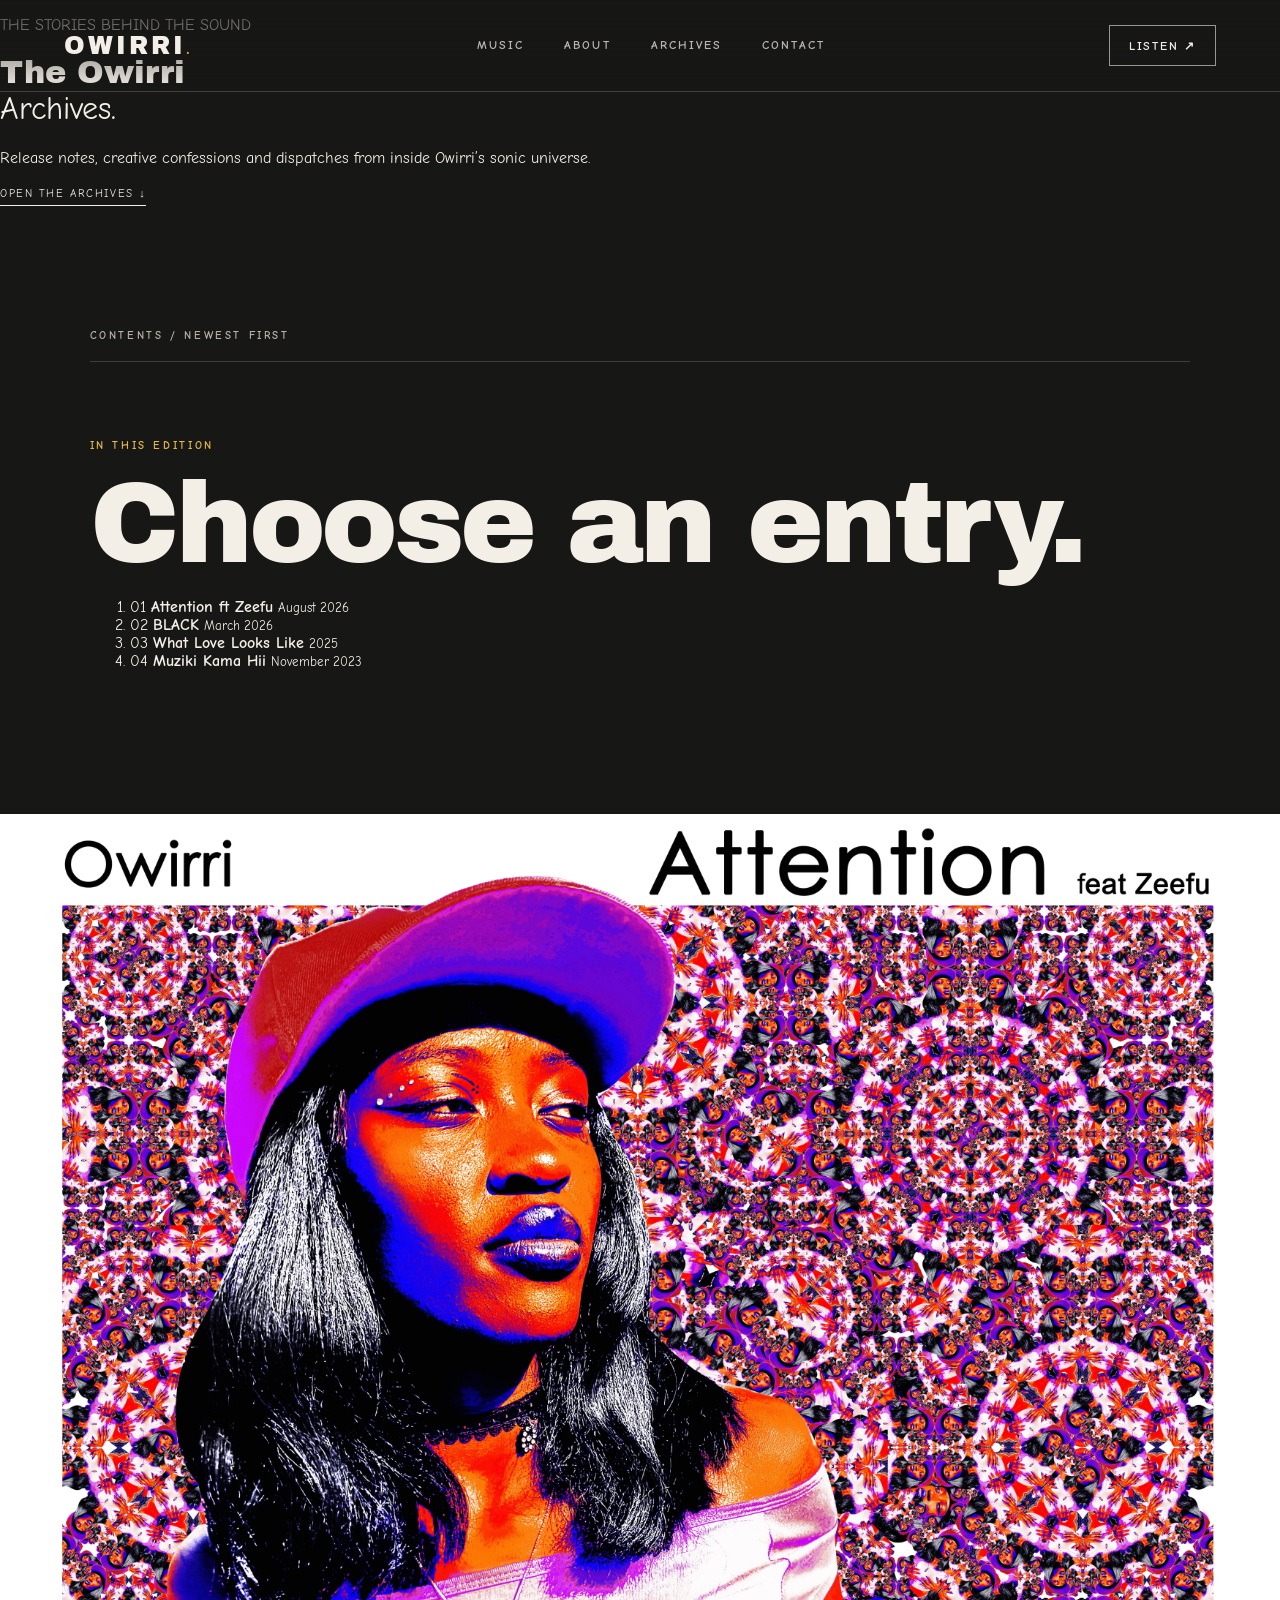
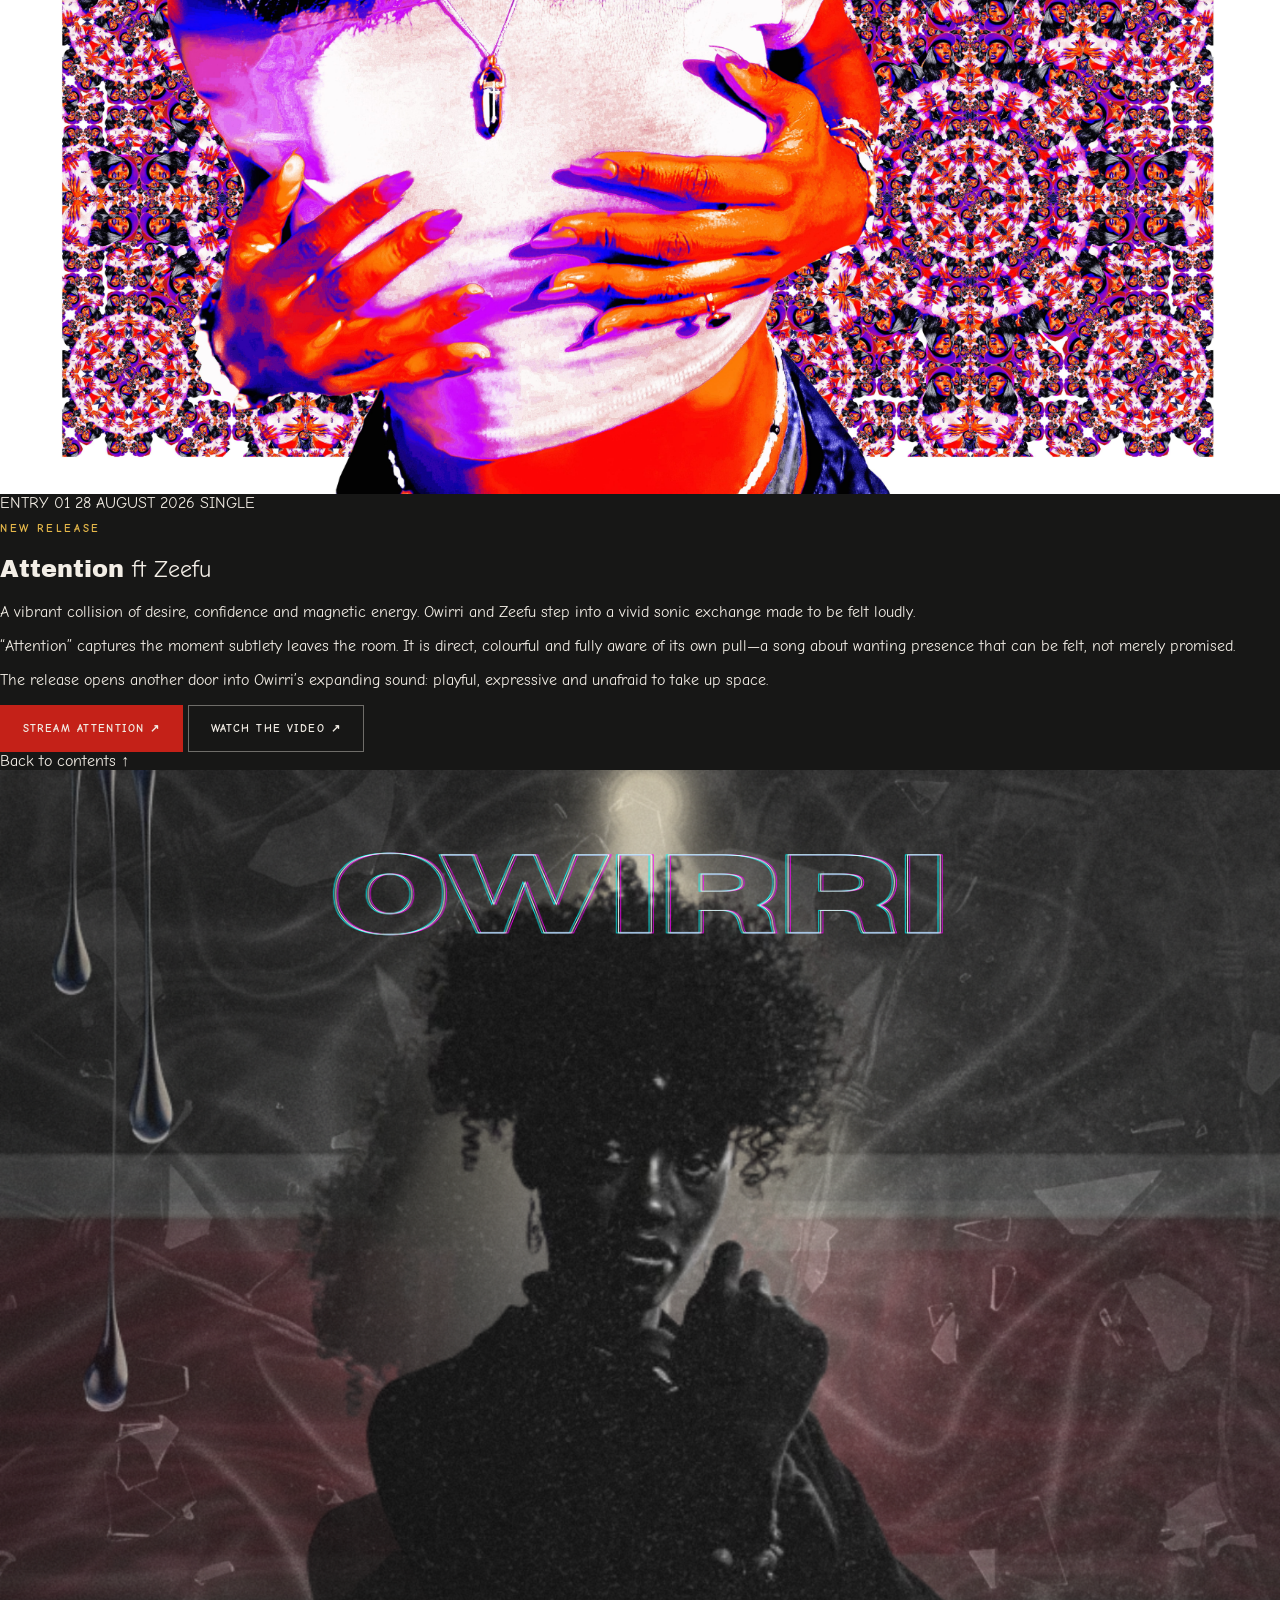
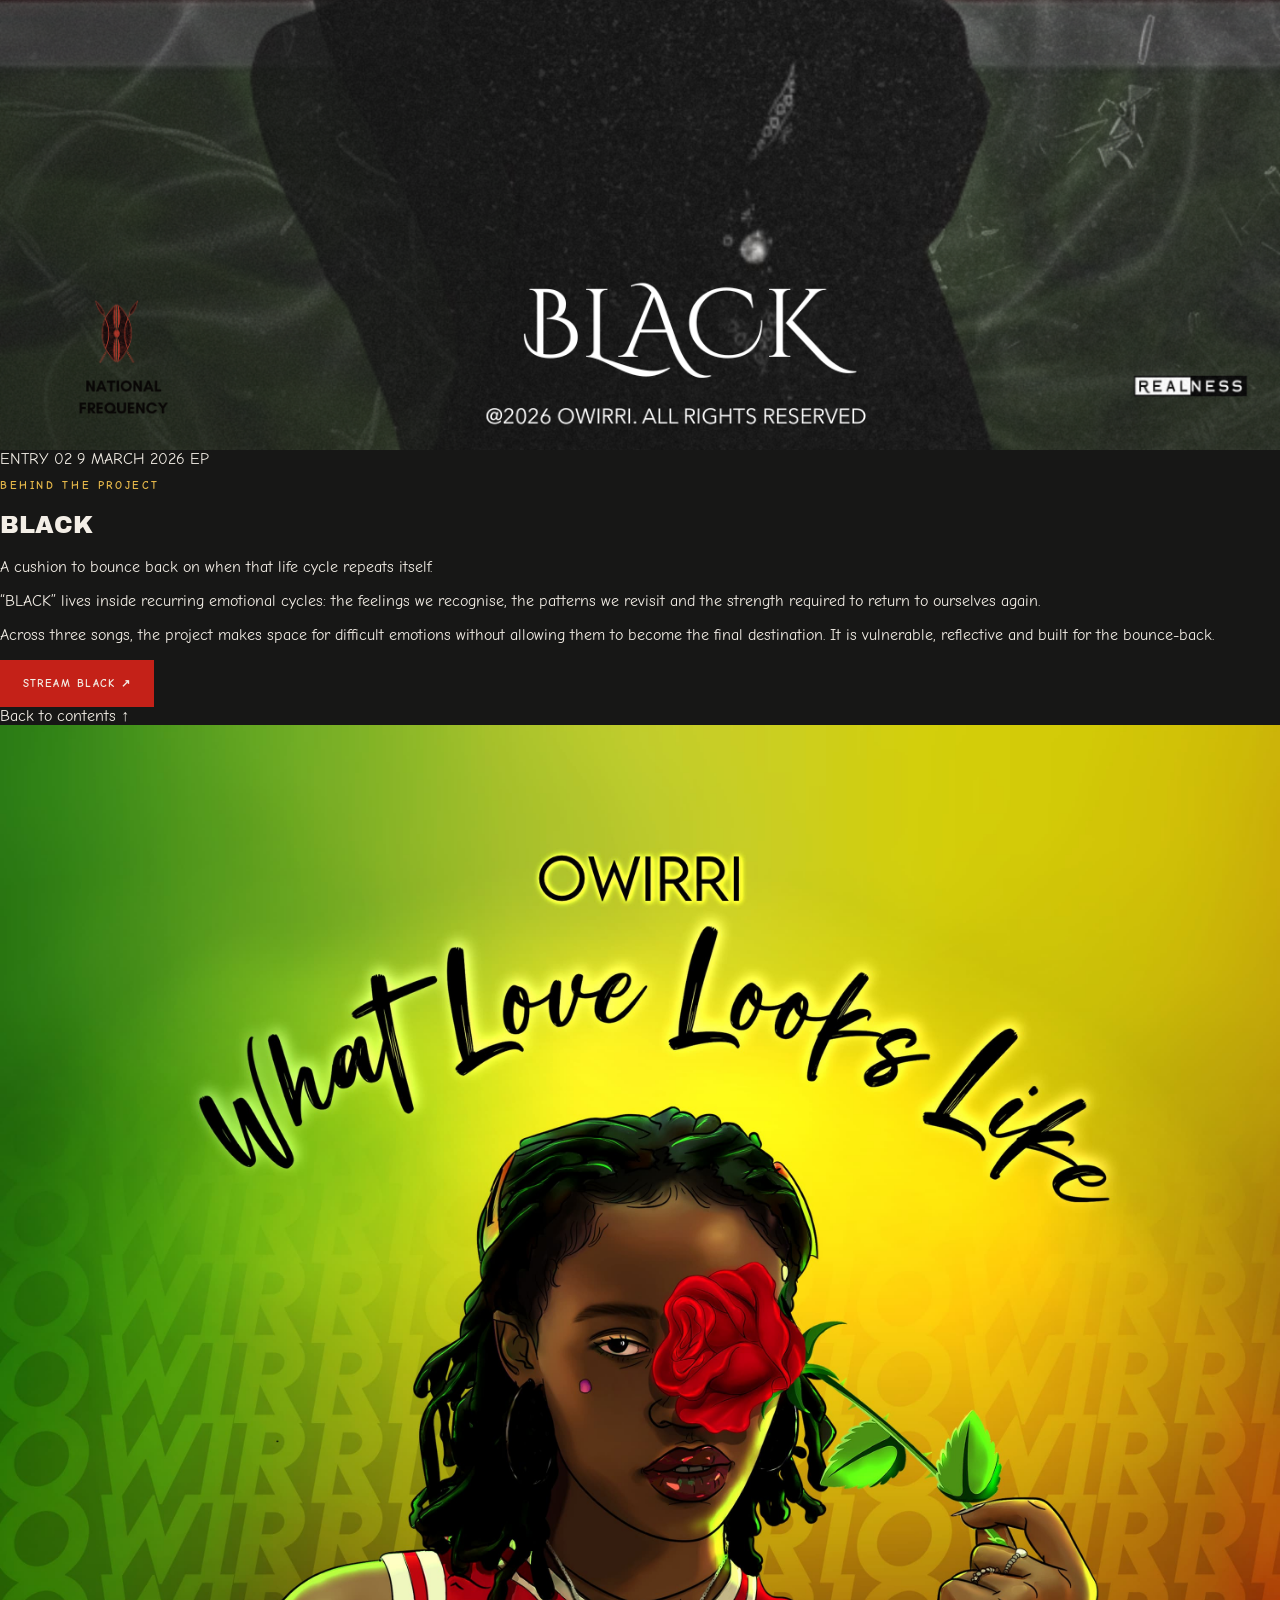
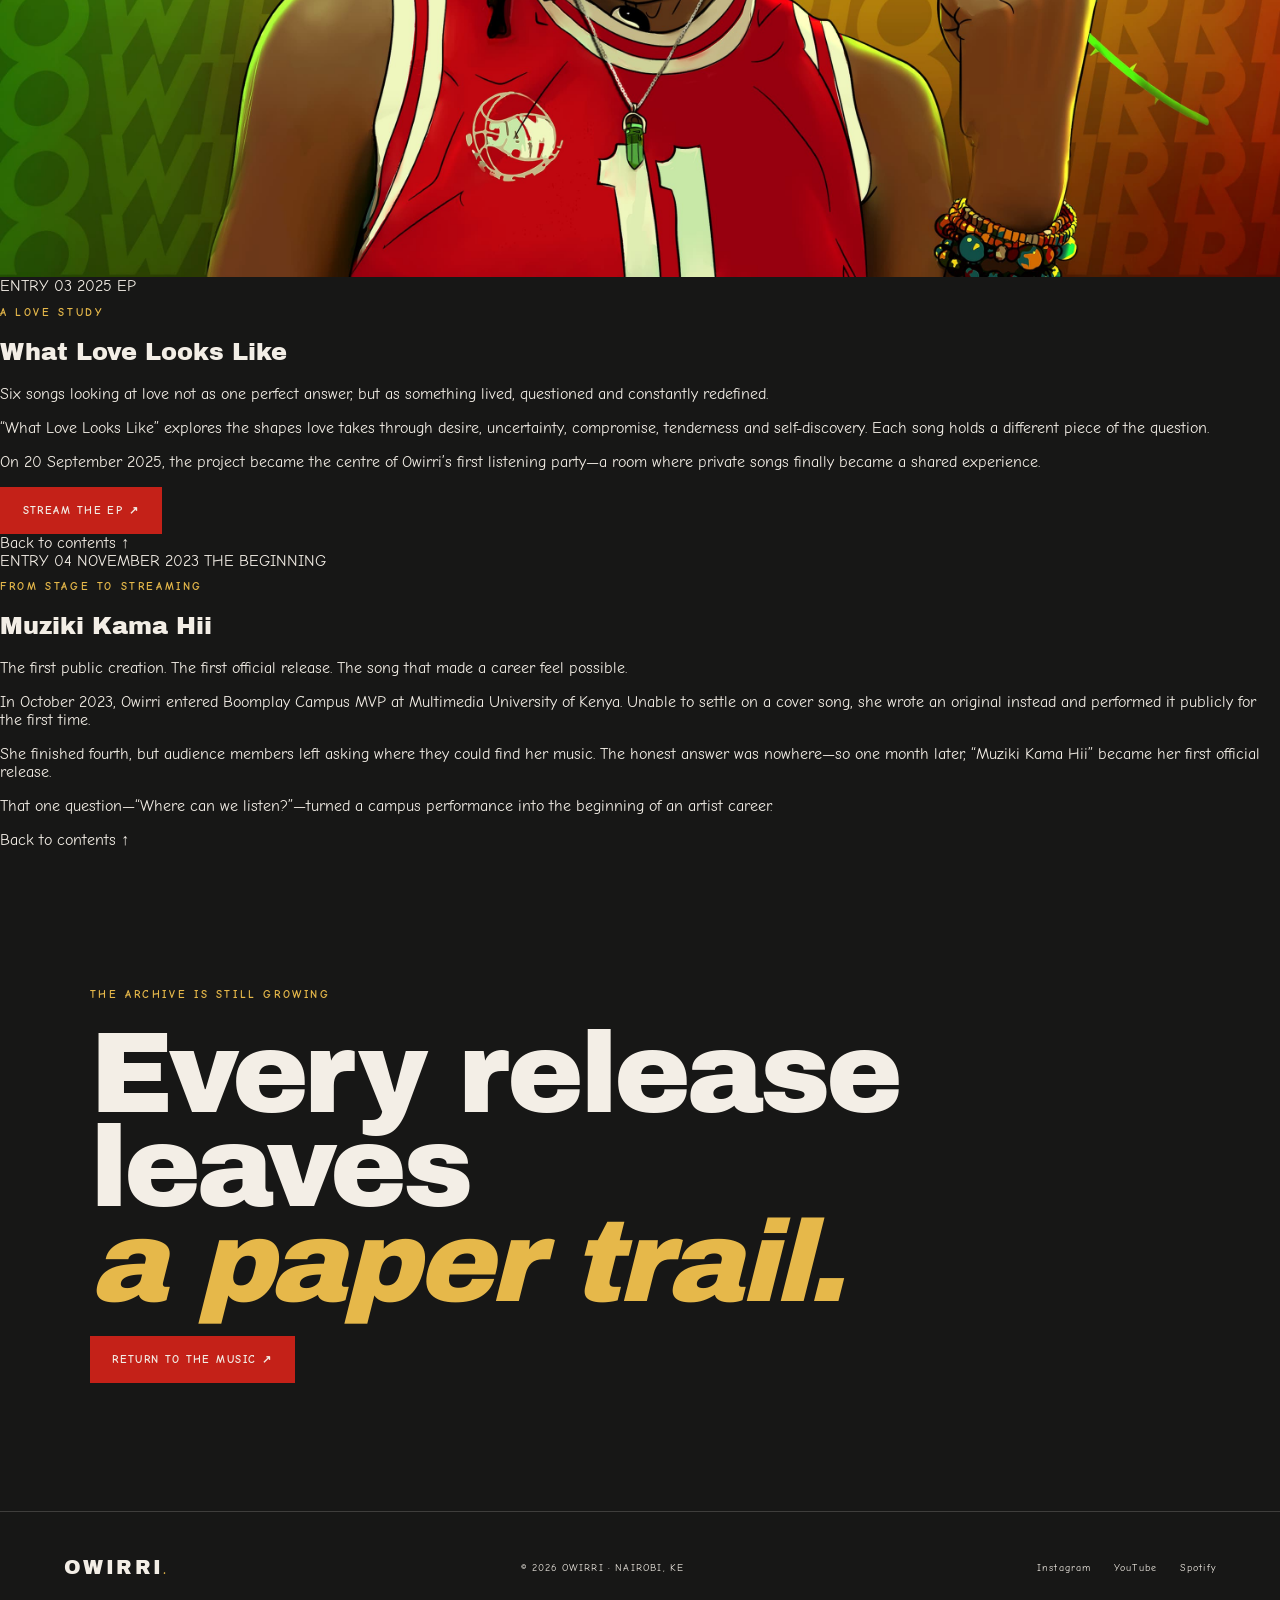
==== archives.html @ bc41a3a9 "Create archives.html" ====
<!doctype html>
<html lang="en">

<head>
  <meta charset="utf-8">
  <meta name="viewport" content="width=device-width, initial-scale=1">

  <title>The Owirri Archives — Owirri 2k</title>

  <meta
    name="description"
    content="Release stories, diary entries and behind-the-sound notes from Owirri."
  >

  <link rel="preconnect" href="https://fonts.googleapis.com">
  <link rel="preconnect" href="https://fonts.gstatic.com" crossorigin>

  <link
    href="https://fonts.googleapis.com/css2?family=Archivo+Black&family=Comic+Neue:wght@400;700&display=swap"
    rel="stylesheet"
  >

  <link rel="stylesheet" href="styles.css?v=6">
  <link rel="stylesheet" href="interactions.css?v=6">

  <script src="script.js?v=6" defer></script>
</head>

<body>
  <main>

    <!-- Navigation -->
    <nav class="nav archiveNav" aria-label="Primary navigation">
      <a href="index.html#top" class="wordmark">
        OWIRRI<span>.</span>
      </a>

      <button
        class="menuButton"
        type="button"
        aria-label="Open navigation"
        aria-expanded="false"
      >
        MENU
      </button>

      <div class="navlinks">
        <a href="index.html#music">Music</a>
        <a href="index.html#story">About</a>
        <a href="archives.html" aria-current="page">Archives</a>
        <a href="index.html#contact">Contact</a>
      </div>

      <a
        class="navCta"
        href="index.html#music"
      >
        Listen ↗
      </a>
    </nav>


    <!-- Archive cover -->
    <header class="archiveCover" id="top">
      <p class="archiveIssue">THE STORIES BEHIND THE SOUND</p>

      <h1>
        The Owirri<br>
        <span>Archives.</span>
      </h1>

      <div class="archiveCoverFooter">
        <p>
          Release notes, creative confessions and dispatches from
          inside Owirri’s sonic universe.
        </p>

        <a class="textLink" href="#entries">
          Open the archives ↓
        </a>
      </div>
    </header>


    <!-- Contents -->
    <section class="archiveContents section" aria-labelledby="contentsTitle">
      <div class="sectionNum">CONTENTS / NEWEST FIRST</div>

      <div class="archiveContentsGrid">
        <div>
          <p class="kicker">IN THIS EDITION</p>
          <h2 id="contentsTitle">Choose an entry.</h2>
        </div>

        <ol class="archiveIndex">
          <li>
            <a href="#attention">
              <span>01</span>
              <strong>Attention ft Zeefu</strong>
              <small>August 2026</small>
            </a>
          </li>

          <li>
            <a href="#black">
              <span>02</span>
              <strong>BLACK</strong>
              <small>March 2026</small>
            </a>
          </li>

          <li>
            <a href="#what-love-looks-like">
              <span>03</span>
              <strong>What Love Looks Like</strong>
              <small>2025</small>
            </a>
          </li>

          <li>
            <a href="#muziki-kama-hii">
              <span>04</span>
              <strong>Muziki Kama Hii</strong>
              <small>November 2023</small>
            </a>
          </li>
        </ol>
      </div>
    </section>


    <!-- Entries -->
    <section class="archiveEntries" id="entries">

      <!-- Attention -->
      <article class="archiveEntry" id="attention">
        <div class="archiveEntryArt">
          <img
            src="assets/images/attention-cover.jpg"
            alt="Attention by Owirri featuring Zeefu"
          >
        </div>

        <div class="archiveEntryCopy">
          <div class="archiveEntryMeta">
            <span>ENTRY 01</span>
            <span>28 AUGUST 2026</span>
            <span>SINGLE</span>
          </div>

          <p class="kicker">NEW RELEASE</p>

          <h2>Attention <span>ft Zeefu</span></h2>

          <p class="archiveStandfirst">
            A vibrant collision of desire, confidence and magnetic energy.
            Owirri and Zeefu step into a vivid sonic exchange made to be
            felt loudly.
          </p>

          <p>
            “Attention” captures the moment subtlety leaves the room. It is
            direct, colourful and fully aware of its own pull—a song about
            wanting presence that can be felt, not merely promised.
          </p>

          <p>
            The release opens another door into Owirri’s expanding sound:
            playful, expressive and unafraid to take up space.
          </p>

          <div class="archiveEntryActions">
            <a
              class="button primaryButton"
              href="https://ditto.fm/attention-owirri"
              target="_blank"
              rel="noopener noreferrer"
            >
              Stream Attention ↗
            </a>

            <a
              class="button outline"
              href="https://youtu.be/NU4_bmQPO60"
              target="_blank"
              rel="noopener noreferrer"
            >
              Watch the Video ↗
            </a>
          </div>

          <a class="backToContents" href="#contentsTitle">
            Back to contents ↑
          </a>
        </div>
      </article>


      <!-- BLACK -->
      <article class="archiveEntry archiveEntryReverse" id="black">
        <div class="archiveEntryArt">
          <img
            src="assets/images/black-ep.png"
            alt="BLACK EP by Owirri"
            loading="lazy"
          >
        </div>

        <div class="archiveEntryCopy">
          <div class="archiveEntryMeta">
            <span>ENTRY 02</span>
            <span>9 MARCH 2026</span>
            <span>EP</span>
          </div>

          <p class="kicker">BEHIND THE PROJECT</p>

          <h2>BLACK</h2>

          <p class="archiveStandfirst">
            A cushion to bounce back on when that life cycle repeats itself.
          </p>

          <p>
            “BLACK” lives inside recurring emotional cycles: the feelings
            we recognise, the patterns we revisit and the strength required
            to return to ourselves again.
          </p>

          <p>
            Across three songs, the project makes space for difficult
            emotions without allowing them to become the final destination.
            It is vulnerable, reflective and built for the bounce-back.
          </p>

          <div class="archiveEntryActions">
            <a
              class="button primaryButton"
              href="https://open.spotify.com/album/5JWIcWLDFyDbvL78qyH93H"
              target="_blank"
              rel="noopener noreferrer"
            >
              Stream BLACK ↗
            </a>
          </div>

          <a class="backToContents" href="#contentsTitle">
            Back to contents ↑
          </a>
        </div>
      </article>


      <!-- What Love Looks Like -->
      <article class="archiveEntry" id="what-love-looks-like">
        <div class="archiveEntryArt">
          <img
            src="assets/images/what-love-looks-like.jpg"
            alt="What Love Looks Like EP by Owirri"
            loading="lazy"
          >
        </div>

        <div class="archiveEntryCopy">
          <div class="archiveEntryMeta">
            <span>ENTRY 03</span>
            <span>2025</span>
            <span>EP</span>
          </div>

          <p class="kicker">A LOVE STUDY</p>

          <h2>What Love Looks Like</h2>

          <p class="archiveStandfirst">
            Six songs looking at love not as one perfect answer, but as
            something lived, questioned and constantly redefined.
          </p>

          <p>
            “What Love Looks Like” explores the shapes love takes through
            desire, uncertainty, compromise, tenderness and self-discovery.
            Each song holds a different piece of the question.
          </p>

          <p>
            On 20 September 2025, the project became the centre of Owirri’s
            first listening party—a room where private songs finally became
            a shared experience.
          </p>

          <div class="archiveEntryActions">
            <a
              class="button primaryButton"
              href="https://open.spotify.com/album/7qBEAhfD0J2901HElE4laf"
              target="_blank"
              rel="noopener noreferrer"
            >
              Stream the EP ↗
            </a>
          </div>

          <a class="backToContents" href="#contentsTitle">
            Back to contents ↑
          </a>
        </div>
      </article>


      <!-- Muziki Kama Hii -->
      <article class="archiveEntry archiveEntryReverse" id="muziki-kama-hii">
        <div class="archiveEntryCopy archiveEntryCopyOnly">
          <div class="archiveEntryMeta">
            <span>ENTRY 04</span>
            <span>NOVEMBER 2023</span>
            <span>THE BEGINNING</span>
          </div>

          <p class="kicker">FROM STAGE TO STREAMING</p>

          <h2>Muziki Kama Hii</h2>

          <p class="archiveStandfirst">
            The first public creation. The first official release. The song
            that made a career feel possible.
          </p>

          <p>
            In October 2023, Owirri entered Boomplay Campus MVP at Multimedia
            University of Kenya. Unable to settle on a cover song, she wrote
            an original instead and performed it publicly for the first time.
          </p>

          <p>
            She finished fourth, but audience members left asking where they
            could find her music. The honest answer was nowhere—so one month
            later, “Muziki Kama Hii” became her first official release.
          </p>

          <p>
            That one question—“Where can we listen?”—turned a campus
            performance into the beginning of an artist career.
          </p>

          <a class="backToContents" href="#contentsTitle">
            Back to contents ↑
          </a>
        </div>
      </article>

    </section>


    <!-- Archive footer CTA -->
    <section class="archiveClosing section">
      <p class="kicker">THE ARCHIVE IS STILL GROWING</p>

      <h2>
        Every release leaves<br>
        <i>a paper trail.</i>
      </h2>

      <a class="button primaryButton" href="index.html#music">
        Return to the Music ↗
      </a>
    </section>


    <footer>
      <a class="wordmark" href="index.html#top">
        OWIRRI<span>.</span>
      </a>

      <p>
        © <span id="year">2026</span> OWIRRI · NAIROBI, KE
      </p>

      <div>
        <a href="https://www.instagram.com/owirrimuziki/">Instagram</a>
        <a href="https://www.youtube.com/@owirrimuziki">YouTube</a>
        <a href="https://open.spotify.com/artist/6coekACP7p61nFZSkHqpFH">
          Spotify
        </a>
      </div>
    </footer>

  </main>
</body>

</html>
---- styles.css ----
/* ==================================================
   OWIRRI COLOUR SYSTEM
   ================================================== */

:root {
  --ink: #171716;
  --deep: #292827;
  --surface: #211f1e;

  --foam: #f3eee6;
  --mist: #b8b0a7;

  --red: #c42118;
  --red-dark: #97170f;

  --gold: #e6b84a;
  --copper: #a86545;

  --border: rgba(243, 238, 230, 0.18);
  --border-strong: rgba(243, 238, 230, 0.4);

  --font-body: 'Comic Neue', cursive;
  --font-display: 'Archivo Black', sans-serif;

  --about-bg: #211a18;
  --about-surface: #302522;
  --about-surface-hover: #3c2b27;
}

body {
  font-family: var(--font-body);
}

button,
input,
textarea,
select {
  font-family: inherit;
}

h1,
h2,
h3,
h4,
h5,
h6,
.wordmark,
.siteTitle,
.sectionTitle {
  font-family: var(--font-display);
  font-weight: 400;
}

/* ==================================================
   FIXED SITE TYPOGRAPHY
   ================================================== */

html,
body,
p,
a,
span,
button,
input,
textarea,
select,
label,
li,
figcaption {
  font-family: var(--font-body);
}

h1,
h2,
h3,
h4,
h5,
h6,
.wordmark,
.siteTitle,
.sectionTitle {
  font-family: var(--font-display);
  font-weight: 400;
}

body {
  font-weight: 400;
}

strong,
b,
.button,
.navlinks,
.navCta,
.menuButton,
.artistRole,
.kicker,
.sectionNum {
  font-weight: 700;
}

/* ==================================================
   RESET AND GLOBAL STYLES
   ================================================== */

* {
  box-sizing: border-box;
}

html {
  scroll-behavior: smooth;
}

body {
  margin: 0;
  overflow-x: hidden;
  background: var(--ink);
  color: var(--foam);
  font-family: var(--font-body);
}

a {
  color: inherit;
  text-decoration: none;
}

img {
  display: block;
  width: 100%;
}

button {
  color: inherit;
  font: inherit;
}


/* ==================================================
   NAVIGATION
   ================================================== */

.nav {
  position: absolute;
  z-index: 10;
  top: 0;
  right: 0;
  left: 0;

  display: flex;
  align-items: center;
  justify-content: space-between;

  height: 92px;
  padding: 0 5vw;

  background: linear-gradient(
    180deg,
    rgba(23, 23, 22, 0.8) 0%,
    rgba(23, 23, 22, 0.3) 65%,
    transparent 100%
  );

  border-bottom: 1px solid rgba(255, 255, 255, 0.18);
}

.wordmark {
  font-family: var(--font-display);
  font-size: 1.55rem;
  letter-spacing: 0.12em;
}

.wordmark span,
.goldText {
  color: var(--gold);
}

.navlinks {
  display: flex;
  gap: 2.5rem;

  font-size: 0.72rem;
  letter-spacing: 0.18em;
  text-transform: uppercase;
}

.navlinks a {
  opacity: 0.74;
  transition:
    color 180ms ease,
    opacity 180ms ease;
}

.navlinks a:hover,
.navlinks a:focus-visible {
  color: var(--gold);
  opacity: 1;
}

.navCta {
  padding: 0.8rem 1.2rem;

  border: 1px solid rgba(255, 255, 255, 0.55);

  font-size: 0.72rem;
  letter-spacing: 0.15em;
  text-transform: uppercase;

  transition:
    color 180ms ease,
    background-color 180ms ease,
    border-color 180ms ease;
}

.navCta:hover,
.navCta:focus-visible {
  color: var(--ink);
  background: var(--gold);
  border-color: var(--gold);
}

.menuButton {
  display: none;
  padding: 0;
  background: transparent;
  border: 0;

  font-size: 0.68rem;
  letter-spacing: 0.16em;
  text-transform: uppercase;

  cursor: pointer;
}


/* ==================================================
   FEATURED IMAGE
   ================================================== */

.featuredHero {
  position: relative;

  width: 100%;
  height: min(920px, 100svh);
  min-height: 680px;

  overflow: hidden;
  background: var(--ink);
}

.featuredHeroImage {
  width: 100%;
  height: 100%;

  object-fit: cover;
  object-position: center center;

  /* The photograph keeps its natural colours */
  filter: none;
}


/* ==================================================
   ARTIST INTRODUCTION
   ================================================== */

.artistIntroduction {
  padding:
    clamp(5rem, 9vw, 9rem)
    clamp(1.4rem, 7vw, 7rem);

  text-align: center;
  background: var(--ink);
  border-bottom: 1px solid var(--border);
}

.artistIntroduction h1 {
  max-width: 1100px;
  margin: 0 auto;

  color: var(--foam);
  font-family: var(--font-display);
  font-size: clamp(3.4rem, 8.5vw, 8.5rem);
  font-weight: 400;
  line-height: 0.93;
  letter-spacing: -0.035em;
}

.artistIntroduction h1 span {
  display: block;
  color: var(--foam);
}

.siteTagline {
  margin: 2rem auto 0;

  color: var(--gold);
  font-family: var(--font-display);
  font-size: clamp(1.35rem, 2.7vw, 2.2rem);
  line-height: 1.3;
}

.artistRole {
  margin: 1.2rem auto 2.5rem;

  color: var(--mist);
  font-size: 0.72rem;
  font-weight: 500;
  letter-spacing: 0.24em;
  text-transform: uppercase;
}


/* ==================================================
   BUTTONS AND LINKS
   ================================================== */

.button {
  display: inline-block;
  padding: 1rem 1.35rem;

  font-size: 0.69rem;
  font-weight: 600;
  letter-spacing: 0.13em;
  text-transform: uppercase;

  transition:
    color 180ms ease,
    background-color 180ms ease,
    border-color 180ms ease,
    transform 180ms ease;
}

.button:hover,
.button:focus-visible {
  transform: translateY(-2px);
}

.primaryButton {
  color: var(--foam);
  background: var(--red);
  border: 1px solid var(--red);
}

.primaryButton:hover,
.primaryButton:focus-visible {
  background: var(--red-dark);
  border-color: var(--red-dark);
}

.button.gold {
  color: var(--ink);
  background: var(--gold);
  border: 1px solid var(--gold);
}

.button.gold:hover,
.button.gold:focus-visible {
  color: var(--foam);
  background: var(--red);
  border-color: var(--red);
}

.button.outline {
  color: var(--foam);
  border: 1px solid var(--border-strong);
}

.button.outline:hover,
.button.outline:focus-visible {
  background: var(--red);
  border-color: var(--red);
}

.textLink {
  padding-bottom: 0.35rem;

  border-bottom: 1px solid currentColor;

  font-size: 0.7rem;
  letter-spacing: 0.14em;
  text-transform: uppercase;
}


/* ==================================================
   MARQUEE
   ================================================== */

.marquee {
  overflow: hidden;
  padding: 1rem 0;

  color: var(--foam);
  background: var(--red);

  border-block: 1px solid rgba(255, 255, 255, 0.2);

  font-size: 0.68rem;
  letter-spacing: 0.25em;
  white-space: nowrap;
}

.marquee div {
  width: max-content;
  animation: marqueeMove 24s linear infinite;
}

@keyframes marqueeMove {
  to {
    transform: translateX(-50%);
  }
}


/* ==================================================
   SHARED SECTION STYLES
   ================================================== */

.section {
  padding: 8rem 7vw;
}

.kicker,
.sectionNum {
  font-size: 0.68rem;
  letter-spacing: 0.24em;
  text-transform: uppercase;
}

.kicker {
  color: var(--gold);
}

.sectionNum {
  margin-bottom: 4.8rem;
  padding-bottom: 1.2rem;

  color: var(--mist);
  border-bottom: 1px solid var(--border);
}

.section h2 {
  margin: 1.6rem 0;

  font-family: var(--font-display);
  font-size: clamp(4.2rem, 9vw, 9rem);
  font-weight: 400;
  line-height: 0.82;
  letter-spacing: -0.035em;
}

.section h2 i {
  color: var(--gold);
  font-weight: 400;
}


/* ==================================================
   THE SOUND
   ================================================== */

.sound {
  background: var(--surface);
}


/* Featured release */

.featuredRelease {
  display: grid;
  grid-template-columns: minmax(320px, 0.9fr) 1.1fr;
  gap: clamp(3rem, 7vw, 7rem);
  align-items: center;

  max-width: 1250px;
  margin: 0 auto;
}

.featuredReleaseArt {
  position: relative;
  overflow: hidden;
  background: var(--ink);
  border: 1px solid var(--border);
}

.featuredReleaseArt::after {
  content: '';

  position: absolute;
  inset: 16px;

  border: 1px solid rgba(230, 184, 74, 0.55);
  pointer-events: none;
}

.featuredReleaseArt img {
  width: 100%;
  aspect-ratio: 1 / 1;
  object-fit: cover;

  transition: transform 500ms ease;
}

.featuredReleaseArt:hover img {
  transform: scale(1.025);
}

.latestBadge {
  position: absolute;
  z-index: 2;
  bottom: 2rem;
  left: 2rem;

  padding: 0.7rem 0.9rem;

  color: var(--foam);
  background: var(--red);

  font-size: 0.62rem;
  font-weight: 700;
  letter-spacing: 0.18em;
}

.featuredReleaseContent h2 {
  margin: 0.6rem 0 1.5rem;

  font-family: var(--font-display);
  font-size: clamp(4rem, 7.5vw, 7.5rem);
  font-weight: 400;
  line-height: 0.88;
  letter-spacing: -0.045em;
}

.featuredReleaseContent h2 span {
  display: block;
  margin-top: 1rem;

  color: var(--gold);

  font-family: var(--font-body);
  font-size: clamp(1.1rem, 2vw, 1.55rem);
  font-weight: 700;
  line-height: 1;
  letter-spacing: 0;
}

.featuredReleaseDescription {
  max-width: 590px;
  margin-bottom: 2rem;

  color: var(--mist);

  font-size: 1.05rem;
  line-height: 1.8;
}

.featuredReleaseActions {
  display: flex;
  flex-wrap: wrap;
  gap: 1rem;
  margin-top: 2rem;
}


/* Countdown */

.releaseCountdown {
  max-width: 590px;
  padding: 1.5rem;

  background: var(--ink);
  border-left: 4px solid var(--red);
}

.countdownLabel {
  margin: 0 0 1rem;

  color: var(--gold);

  font-size: 0.66rem;
  font-weight: 700;
  letter-spacing: 0.2em;
  text-transform: uppercase;
}

.countdownUnits {
  display: grid;
  grid-template-columns: repeat(4, minmax(55px, 1fr));
  gap: 0.75rem;
}

.countdownUnit {
  padding-right: 0.75rem;
  border-right: 1px solid var(--border);
}

.countdownUnit:last-child {
  padding-right: 0;
  border-right: 0;
}

.countdownUnit strong {
  display: block;

  color: var(--foam);

  font-family: var(--font-display);
  font-size: clamp(1.7rem, 3.4vw, 2.8rem);
  font-weight: 400;
  line-height: 1;
}

.countdownUnit span {
  display: block;
  margin-top: 0.5rem;

  color: var(--mist);

  font-size: 0.6rem;
  font-weight: 700;
  letter-spacing: 0.12em;
  text-transform: uppercase;
}

.releaseCountdown.isReleased {
  padding: 1.5rem 1.75rem;
  background: var(--red);
  border-left: 0;
}

.releaseCountdown.isReleased p {
  margin: 0;

  color: var(--foam);

  font-family: var(--font-display);
  font-size: clamp(1.35rem, 3vw, 2.2rem);
  font-weight: 400;
  letter-spacing: 0.02em;
}


/* Recent releases */

.recentReleases {
  max-width: 1400px;
  margin: clamp(6rem, 10vw, 10rem) auto 0;
}

.recentReleasesHeader {
  display: flex;
  align-items: end;
  justify-content: space-between;
  gap: 2rem;

  margin-bottom: 2rem;
  padding-bottom: 1.25rem;

  border-bottom: 1px solid var(--border);
}

.recentReleasesHeader h3 {
  margin: 0.5rem 0 0;

  font-family: var(--font-display);
  font-size: clamp(2.1rem, 4vw, 4rem);
  font-weight: 400;
}

.recentReleasesHeader > p {
  margin: 0;

  color: var(--mist);

  font-size: 0.68rem;
  letter-spacing: 0.12em;
  text-transform: uppercase;
}

.releaseThread {
  display: grid;
  grid-auto-columns: minmax(220px, 1fr);
  grid-auto-flow: column;
  gap: 1.25rem;

  overflow-x: auto;
  padding: 0.25rem 0 1.5rem;

  scroll-snap-type: x mandatory;
  scrollbar-color: var(--red) var(--ink);
  scrollbar-width: thin;
}

.releaseThread::-webkit-scrollbar {
  height: 7px;
}

.releaseThread::-webkit-scrollbar-track {
  background: var(--ink);
}

.releaseThread::-webkit-scrollbar-thumb {
  background: var(--red);
}

.releaseCard {
  min-width: 0;
  scroll-snap-align: start;
}

.releaseCardArt {
  position: relative;
  overflow: hidden;

  aspect-ratio: 1 / 1;

  background: var(--ink);
  border: 1px solid var(--border);
}

.releaseCardArt img {
  width: 100%;
  height: 100%;

  object-fit: cover;

  transition:
    filter 300ms ease,
    transform 400ms ease;
}

.releaseCardPlay {
  position: absolute;
  right: 1rem;
  bottom: 1rem;

  display: grid;
  place-items: center;

  width: 42px;
  height: 42px;

  color: var(--foam);
  background: var(--red);
  border-radius: 50%;

  font-size: 1rem;

  transform: translateY(8px);
  opacity: 0;

  transition:
    opacity 220ms ease,
    transform 220ms ease;
}

.releaseCard:hover .releaseCardArt img,
.releaseCard:focus-visible .releaseCardArt img {
  filter: brightness(0.72);
  transform: scale(1.035);
}

.releaseCard:hover .releaseCardPlay,
.releaseCard:focus-visible .releaseCardPlay {
  opacity: 1;
  transform: translateY(0);
}

.releaseCardDetails {
  padding: 1rem 0;
}

.releaseCardDetails h4 {
  margin: 0;

  font-family: var(--font-display);
  font-size: 1.15rem;
  font-weight: 400;
}

.releaseCardDetails p {
  margin: 0.45rem 0 0;

  color: var(--mist);

  font-size: 0.68rem;
  font-weight: 700;
  letter-spacing: 0.14em;
  text-transform: uppercase;
}

.previousReleases {
  margin-top: 2.5rem;
  text-align: center;
}


/* Sound section: tablet and mobile */

@media (max-width: 800px) {
  .featuredRelease {
    grid-template-columns: 1fr;
  }

  .featuredReleaseArt {
    max-width: 620px;
  }

  .featuredReleaseContent h2 {
    font-size: clamp(4rem, 15vw, 6.5rem);
  }

  .recentReleasesHeader {
    display: block;
  }

  .recentReleasesHeader > p {
    margin-top: 1rem;
  }

  .releaseThread {
    grid-auto-columns: minmax(240px, 72vw);
  }
}


/* Sound section: small mobile */

@media (max-width: 480px) {
  .featuredReleaseArt::after {
    inset: 10px;
  }

  .latestBadge {
    bottom: 1.25rem;
    left: 1.25rem;
  }

  .countdownUnits {
    gap: 0.45rem;
  }

  .countdownUnit {
    padding-right: 0.45rem;
  }

  .countdownUnit strong {
    font-size: 1.55rem;
  }

  .countdownUnit span {
    font-size: 0.48rem;
    letter-spacing: 0.08em;
  }

  .featuredReleaseActions {
    align-items: stretch;
    flex-direction: column;
  }

  .featuredReleaseActions .button {
    text-align: center;
  }

  .releaseThread {
    grid-auto-columns: 82vw;
  }
}


/* ==================================================
   ABOUT OWIRRI
   ================================================== */

/* ==================================================
   ABOUT OWIRRI
   ================================================== */

.story {
  --about-bg: #211a18;
  --about-surface: #302522;
  --about-surface-hover: #3c2b27;

  color: var(--foam);

  background:
    radial-gradient(
      circle at 85% 15%,
      rgba(196, 33, 24, 0.14),
      transparent 35%
    ),
    var(--about-bg);
}

.story .sectionNum {
  color: var(--mist);
  border-color: var(--border);
}


/* Biography */

.aboutIntro {
  display: grid;
  grid-template-columns: 0.9fr 1.1fr;
  gap: clamp(3rem, 8vw, 8rem);

  max-width: 1300px;
  margin: 0 auto;
}

.aboutIntroTitle h2 {
  margin: 1rem 0 0;

  font-size: clamp(4.5rem, 8vw, 8rem);
}

.aboutIntroTitle h2 i {
  color: var(--gold);
}

.aboutBio {
  max-width: 650px;
}

.aboutBio p {
  color: var(--mist);
  font-size: 1rem;
  line-height: 1.9;
}

.aboutBio .lead {
  margin-top: 0;

  color: var(--foam);
  font-size: clamp(1.3rem, 2.2vw, 1.7rem);
  line-height: 1.6;
}


/* Shared About headings */

.aboutSubheading {
  max-width: 760px;
  margin-bottom: 2.5rem;
}

.aboutSubheading h3 {
  margin: 0.6rem 0 1rem;

  font-family: var(--font-display);
  font-size: clamp(2.5rem, 5vw, 5rem);
  font-weight: 400;
  line-height: 1;
}

.aboutSubheading > p:last-child {
  color: var(--mist);
  line-height: 1.7;
}


/* Owirri Files */

.owirriFiles {
  max-width: 1400px;
  margin: clamp(7rem, 12vw, 12rem) auto 0;
}

.fileGrid {
  display: grid;
  grid-template-columns: repeat(2, 1fr);
  gap: 1rem;
}

.fileCard {
  min-width: 0;

  background: var(--about-surface);
  border: 1px solid var(--border);

  transition:
    background-color 220ms ease,
    border-color 220ms ease,
    transform 220ms ease;
}

.fileCard:hover {
  background: var(--about-surface-hover);
  border-color: rgba(230, 184, 74, 0.48);
  transform: translateY(-3px);
}

.fileCard[open] {
  grid-column: 1 / -1;

  background: var(--about-surface-hover);
  border-color: var(--gold);
  transform: none;
}

.fileCard summary {
  display: grid;
  grid-template-columns: auto 1fr auto;
  gap: 1.5rem;
  align-items: start;

  min-height: 230px;
  padding: 2rem;

  cursor: pointer;
  list-style: none;
}

.fileCard summary::-webkit-details-marker {
  display: none;
}

.fileNumber {
  color: var(--gold);

  font-size: 0.65rem;
  font-weight: 700;
  letter-spacing: 0.18em;
}

.fileHeading strong {
  display: block;
  margin-bottom: 1.5rem;

  font-family: var(--font-display);
  font-size: clamp(1.7rem, 3vw, 2.7rem);
  font-weight: 400;
  line-height: 1;
}

.fileHeading small {
  display: block;
  max-width: 410px;

  color: var(--mist);

  font-size: 0.95rem;
  line-height: 1.7;
}

.fileToggle {
  position: relative;

  width: 34px;
  height: 34px;

  border: 1px solid var(--border-strong);
  border-radius: 50%;

  transition:
    background-color 180ms ease,
    border-color 180ms ease,
    transform 250ms ease;
}

.fileToggle::before,
.fileToggle::after {
  content: '';

  position: absolute;
  top: 50%;
  left: 50%;

  width: 12px;
  height: 1px;

  background: var(--foam);
  transform: translate(-50%, -50%);
}

.fileToggle::after {
  transform: translate(-50%, -50%) rotate(90deg);
}

.fileCard[open] .fileToggle {
  background: var(--red);
  border-color: var(--red);
  transform: rotate(45deg);
}

.fileContent {
  max-width: 900px;
  padding: 0 2rem 2.5rem 5.2rem;

  color: var(--mist);
}

.fileContent p {
  font-size: 1rem;
  line-height: 1.9;
}

.fileActions {
  display: flex;
  flex-wrap: wrap;
  gap: 1.5rem;
  margin-top: 2rem;
}

.fileLink {
  display: inline-block;
  padding-bottom: 0.35rem;

  color: var(--gold);
  border-bottom: 1px solid currentColor;

  font-size: 0.7rem;
  font-weight: 700;
  letter-spacing: 0.13em;
  text-transform: uppercase;
}


/* Receipt timeline */

.receipts {
  max-width: 1400px;
  margin: clamp(7rem, 12vw, 12rem) auto 0;
}

.receiptsHeading {
  margin-bottom: 2.5rem;
}

.receiptThread {
  display: grid;
  grid-auto-columns: minmax(260px, 1fr);
  grid-auto-flow: column;
  gap: 1rem;

  overflow-x: auto;
  padding: 0.25rem 0 1.5rem;

  scroll-snap-type: x mandatory;
  scrollbar-color: var(--red) var(--ink);
  scrollbar-width: thin;
}

.receiptThread::-webkit-scrollbar {
  height: 7px;
}

.receiptThread::-webkit-scrollbar-track {
  background: var(--ink);
}

.receiptThread::-webkit-scrollbar-thumb {
  background: var(--red);
}

.receiptCard {
  position: relative;

  min-height: 310px;
  padding: 2rem;

  overflow: hidden;
  scroll-snap-align: start;

  background: var(--ink);
  border-top: 4px solid var(--red);
}

.receiptCard::after {
  content: '';

  position: absolute;
  right: -45px;
  bottom: -75px;

  width: 170px;
  height: 170px;

  background: var(--red);
  border-radius: 50%;
  opacity: 0.12;
}

.receiptDate {
  margin: 0;

  color: var(--gold);

  font-size: 0.68rem;
  font-weight: 700;
  letter-spacing: 0.17em;
}

.receiptNumber {
  position: absolute;
  top: 1.5rem;
  right: 1.5rem;

  color: rgba(243, 238, 230, 0.12);

  font-family: var(--font-display);
  font-size: 3rem;
}

.receiptCard h4 {
  margin: 5rem 0 1rem;

  font-family: var(--font-display);
  font-size: 1.55rem;
  font-weight: 400;
  line-height: 1.05;
}

.receiptCard > p:last-child {
  position: relative;
  z-index: 1;

  color: var(--mist);
  line-height: 1.7;
}


/* Cold Blooded card */

.nextChapter {
  position: relative;

  display: grid;
  grid-template-columns: 0.55fr 1fr;
  gap: clamp(2.5rem, 7vw, 7rem);

  max-width: 1400px;
  margin: clamp(7rem, 12vw, 12rem) auto 0;
  padding: clamp(2.5rem, 6vw, 6rem);

  overflow: hidden;

  background:
    linear-gradient(
      135deg,
      rgba(196, 33, 24, 0.96),
      rgba(113, 18, 14, 0.96)
    );

  border: 1px solid rgba(255, 255, 255, 0.2);
}

.nextChapter::after {
  content: 'COLD BLOODED';

  position: absolute;
  right: -1rem;
  bottom: -1.5rem;

  color: rgba(255, 255, 255, 0.07);

  font-family: var(--font-display);
  font-size: clamp(4rem, 11vw, 11rem);
  line-height: 0.8;
  white-space: nowrap;
}

.nextChapterLabel,
.nextChapterContent,
.nextChapterStatus {
  position: relative;
  z-index: 1;
}

.nextChapterLabel span {
  display: inline-block;
  margin-top: 1rem;
  padding: 0.6rem 0.8rem;

  color: var(--ink);
  background: var(--gold);

  font-size: 0.62rem;
  font-weight: 700;
  letter-spacing: 0.16em;
}

.nextChapterContent h3 {
  margin: 0 0 1.5rem;

  font-family: var(--font-display);
  font-size: clamp(3.5rem, 7vw, 7rem);
  font-weight: 400;
  line-height: 0.9;
}

.nextChapterContent p {
  max-width: 700px;

  color: rgba(243, 238, 230, 0.82);
  line-height: 1.8;
}

.nextChapterContent strong {
  display: block;
  max-width: 700px;
  margin-top: 1.8rem;

  color: var(--foam);

  font-size: 1.08rem;
  line-height: 1.7;
}

.nextChapterStatus {
  position: absolute;
  right: 1.5rem;
  bottom: 1.5rem;

  color: rgba(255, 255, 255, 0.65);

  font-size: 0.6rem;
  font-weight: 700;
  letter-spacing: 0.2em;
}


/* About: tablet and mobile */

@media (max-width: 800px) {
  .aboutIntro {
    grid-template-columns: 1fr;
    gap: 2.5rem;
  }

  .fileGrid {
    grid-template-columns: 1fr;
  }

  .fileCard[open] {
    grid-column: auto;
  }

  .fileCard summary {
    min-height: 210px;
  }

  .receiptThread {
    grid-auto-columns: minmax(260px, 72vw);
  }

  .nextChapter {
    grid-template-columns: 1fr;
  }
}


/* About: small mobile */

@media (max-width: 480px) {
  .fileCard summary {
    grid-template-columns: 1fr auto;
    min-height: 230px;
    padding: 1.5rem;
  }

  .fileNumber {
    grid-column: 1 / -1;
  }

  .fileContent {
    padding: 0 1.5rem 2rem;
  }

  .receiptThread {
    grid-auto-columns: 82vw;
  }

  .nextChapter {
    padding: 2rem 1.5rem 5rem;
  }

  .nextChapterStatus {
    right: auto;
    left: 1.5rem;
  }
}

/* ==================================================
   GALLERY
   ================================================== */

.gallery {
  background: var(--ink);
}

.galleryGrid {
  display: grid;
  grid-template-columns: 1fr 1.35fr 1fr;
  gap: 1.2rem;
  align-items: end;
}

.shot {
  margin: 0;
}

.shot img {
  height: 520px;
  object-fit: cover;
  filter: saturate(0.78);
}

.shot2 img {
  height: 660px;
}

.shot figcaption {
  margin-top: 0.8rem;

  color: var(--mist);

  font-size: 0.6rem;
  letter-spacing: 0.2em;
}


/* ==================================================
   CREATIVE ECOSYSTEM
   ================================================== */

.world {
  background: var(--deep);
}

.worldHead {
  display: flex;
  align-items: flex-start;
  justify-content: space-between;
}

.worldHead h2 {
  margin: 0 0 4rem;

  font-size: clamp(4rem, 7vw, 7rem);
  text-align: right;
}

.worldCards {
  display: grid;
  grid-template-columns: repeat(3, 1fr);

  border-top: 1px solid var(--border);
}

.worldCards a {
  min-height: 330px;
  padding: 2.2rem;

  border-right: 1px solid var(--border);

  transition:
    background-color 220ms ease,
    transform 220ms ease;
}

.worldCards a:first-child {
  border-left: 1px solid var(--border);
}

.worldCards a:hover,
.worldCards a:focus-visible {
  background: var(--red);
  transform: translateY(-5px);
}

.worldCards b {
  color: var(--gold);

  font-size: 0.65rem;
  letter-spacing: 0.2em;
}

.worldCards h3 {
  margin: 3rem 0 1rem;

  font-family: var(--font-display);
  font-size: 2rem;
}

.worldCards p {
  color: var(--mist);

  font-size: 0.85rem;
  line-height: 1.7;
}

.worldCards a:hover p,
.worldCards a:focus-visible p {
  color: var(--foam);
}

.worldCards span {
  display: block;
  margin-top: 3rem;

  color: var(--gold);

  font-size: 0.65rem;
  letter-spacing: 0.14em;
  text-transform: uppercase;
}


/* ==================================================
   CONTACT
   ================================================== */

.contact {
  padding-top: 10rem;
  padding-bottom: 10rem;

  text-align: center;

  background:
    radial-gradient(
      circle at 50% 80%,
      rgba(196, 33, 24, 0.38),
      var(--ink) 64%
    );
}

.contact h2 {
  font-size: clamp(4rem, 8vw, 8rem);
}

.contactRow {
  display: flex;
  align-items: center;
  justify-content: center;
  gap: 3rem;
}

.contactRow p {
  color: var(--mist);

  font-size: 0.78rem;
  line-height: 1.7;
  text-align: left;
}


/* ==================================================
   FOOTER
   ================================================== */

footer {
  display: flex;
  align-items: center;
  justify-content: space-between;

  padding: 2.5rem 5vw;

  background: var(--ink);
  border-top: 1px solid var(--border);
}

footer p,
footer a {
  font-size: 0.62rem;
  letter-spacing: 0.12em;
}

footer .wordmark {
  font-size: 1.25rem;
}

footer div {
  display: flex;
  gap: 1.4rem;
}


/* ==================================================
   TABLET AND MOBILE
   ================================================== */

@media (max-width: 800px) {
  .nav {
    height: 78px;
    padding: 0 6vw;
  }

  .navlinks {
    position: absolute;
    top: 78px;
    right: 0;
    left: 0;

    display: none;
    flex-direction: column;
    gap: 0;

    padding: 1.5rem 6vw 2rem;

    background: rgba(23, 23, 22, 0.98);
    border-bottom: 1px solid var(--border);
  }

  .navlinks a {
    padding: 1rem 0;
    border-bottom: 1px solid var(--border);
  }

  .navlinks.open,
  .navlinks.is-open {
    display: flex;
  }

  .menuButton {
    display: block;
  }

  .featuredHero {
    height: 70svh;
    min-height: 540px;
  }

  .featuredHeroImage {
    object-position: 59% center;
  }

  .artistIntroduction {
    padding: 5.5rem 6vw;
  }

  .artistIntroduction h1 {
    font-size: clamp(3.5rem, 13vw, 6.2rem);
  }

  .section {
    padding: 5.5rem 6vw;
  }

  .sectionNum {
    margin-bottom: 3rem;
  }

  .releaseGrid,
  .storyGrid {
    grid-template-columns: 1fr;
    gap: 3rem;
  }

  .releaseArt img {
    height: 500px;
  }

  .galleryGrid {
    grid-template-columns: 1fr 1fr;
  }

  .shot img,
  .shot2 img {
    height: 420px;
  }

  .shot3 {
    grid-column: 1 / -1;
  }

  .worldHead {
    display: block;
  }

  .worldHead h2 {
    text-align: left;
  }

  .worldCards {
    grid-template-columns: 1fr;
  }

  .worldCards a {
    min-height: auto;

    border-right: 1px solid var(--border);
    border-bottom: 1px solid var(--border);
    border-left: 1px solid var(--border);
  }

  .contactRow {
    flex-direction: column;
  }

  .contactRow p {
    text-align: center;
  }

  footer {
    gap: 1.5rem;
    flex-wrap: wrap;
  }
}


/* ==================================================
   SMALL MOBILE
   ================================================== */

@media (max-width: 480px) {
  .nav {
    height: 74px;
  }

  .navlinks {
    top: 74px;
  }

  .wordmark {
    font-size: 1.25rem;
  }

  .navCta {
    padding: 0.65rem 0.8rem;
    font-size: 0.6rem;
  }

  .featuredHero {
    height: 62svh;
    min-height: 470px;
  }

  .featuredHeroImage {
    object-position: 62% center;
  }

  .artistIntroduction {
    padding: 4.5rem 6vw 5rem;
    text-align: left;
  }

  .artistIntroduction h1 {
    margin-inline: 0;
    font-size: clamp(3.2rem, 17vw, 5rem);
    line-height: 0.94;
  }

  .siteTagline {
    font-size: 1.4rem;
  }

  .artistRole {
    line-height: 1.7;
  }

  .galleryGrid {
    grid-template-columns: 1fr;
  }

  .shot3 {
    grid-column: auto;
  }

  .shot img,
  .shot2 img {
    height: 480px;
  }

  .worldCards a {
    padding: 1.6rem;
  }

  .contact h2 {
    font-size: 3.5rem;
  }

  footer div {
    width: 100%;
  }
}
---- interactions.css ----
/* ==================================================
   REVEAL ANIMATIONS
   JavaScript adds the "visible" or "is-visible" class.
   ================================================== */

.reveal {
  opacity: 0;
  transform: translateY(36px);

  transition:
    opacity 800ms ease,
    transform 800ms ease;
}

.reveal.visible,
.reveal.is-visible {
  opacity: 1;
  transform: translateY(0);
}


/* ==================================================
   FEATURED IMAGE ENTRANCE
   ================================================== */

.featuredHeroImage {
  opacity: 0;
  transform: scale(1.025);

  animation: featuredImageEntrance 1.2s ease forwards;
}

@keyframes featuredImageEntrance {
  to {
    opacity: 1;
    transform: scale(1);
  }
}


/* ==================================================
   INTRODUCTION ENTRANCE
   ================================================== */

.artistIntroduction h1,
.siteTagline,
.artistRole,
.primaryButton {
  opacity: 0;
  transform: translateY(20px);

  animation: introductionEntrance 700ms ease forwards;
}

.artistIntroduction h1 {
  animation-delay: 120ms;
}

.siteTagline {
  animation-delay: 260ms;
}

.artistRole {
  animation-delay: 380ms;
}

.primaryButton {
  animation-delay: 500ms;
}

@keyframes introductionEntrance {
  to {
    opacity: 1;
    transform: translateY(0);
  }
}


/* ==================================================
   INTERACTIVE FOCUS STATES
   ================================================== */

a:focus-visible,
button:focus-visible {
  outline: 2px solid var(--gold);
  outline-offset: 5px;
}


/* ==================================================
   NAVIGATION MENU
   Supports either "open" or "is-open" from script.js.
   ================================================== */

@media (max-width: 800px) {
  .navlinks.open,
  .navlinks.is-open {
    animation: mobileMenuEntrance 220ms ease forwards;
  }

  @keyframes mobileMenuEntrance {
    from {
      opacity: 0;
      transform: translateY(-8px);
    }

    to {
      opacity: 1;
      transform: translateY(0);
    }
  }
}


/* ==================================================
   ACCESSIBILITY: REDUCED MOTION
   ================================================== */

@media (prefers-reduced-motion: reduce) {
  html {
    scroll-behavior: auto;
  }

  *,
  *::before,
  *::after {
    animation-duration: 0.01ms !important;
    animation-iteration-count: 1 !important;
    transition-duration: 0.01ms !important;
  }

  .reveal,
  .featuredHeroImage,
  .artistIntroduction h1,
  .siteTagline,
  .artistRole,
  .primaryButton {
    opacity: 1;
    transform: none;
  }

  .marquee div {
    animation: none;
  }
}
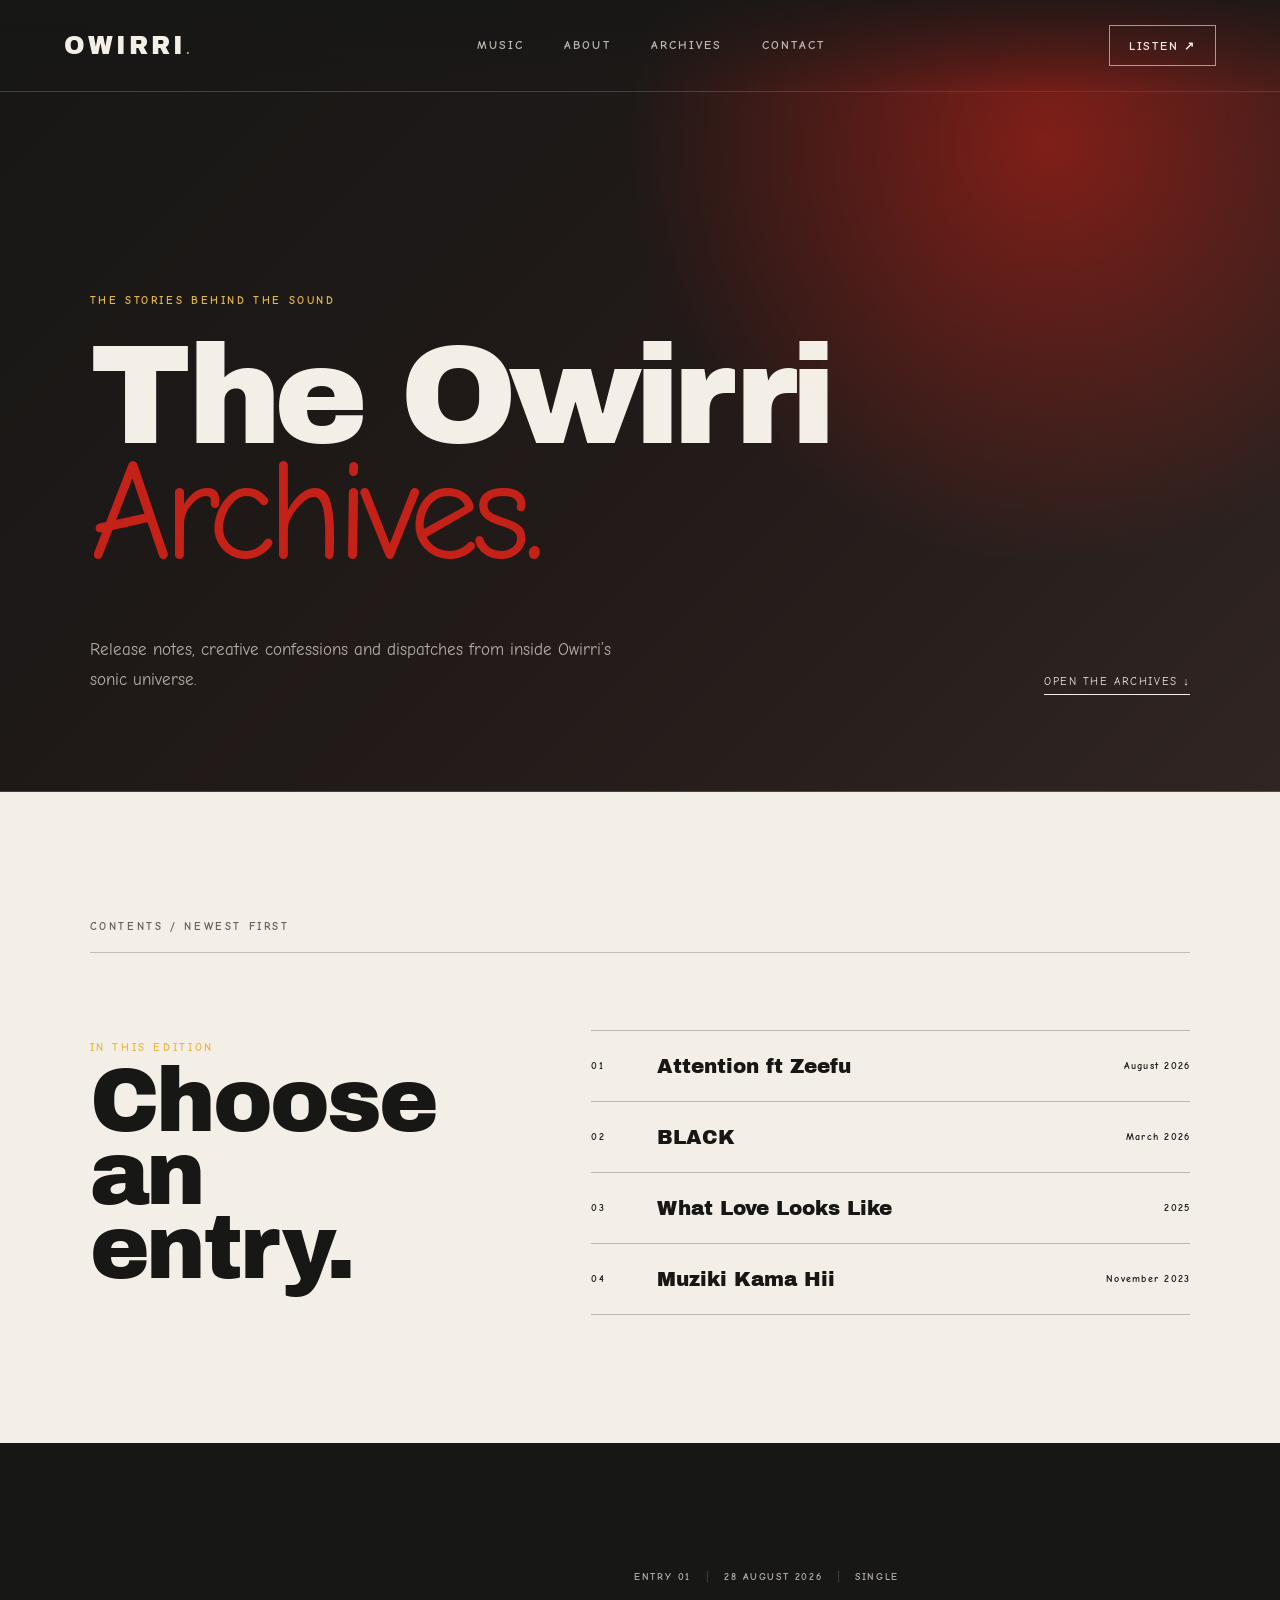
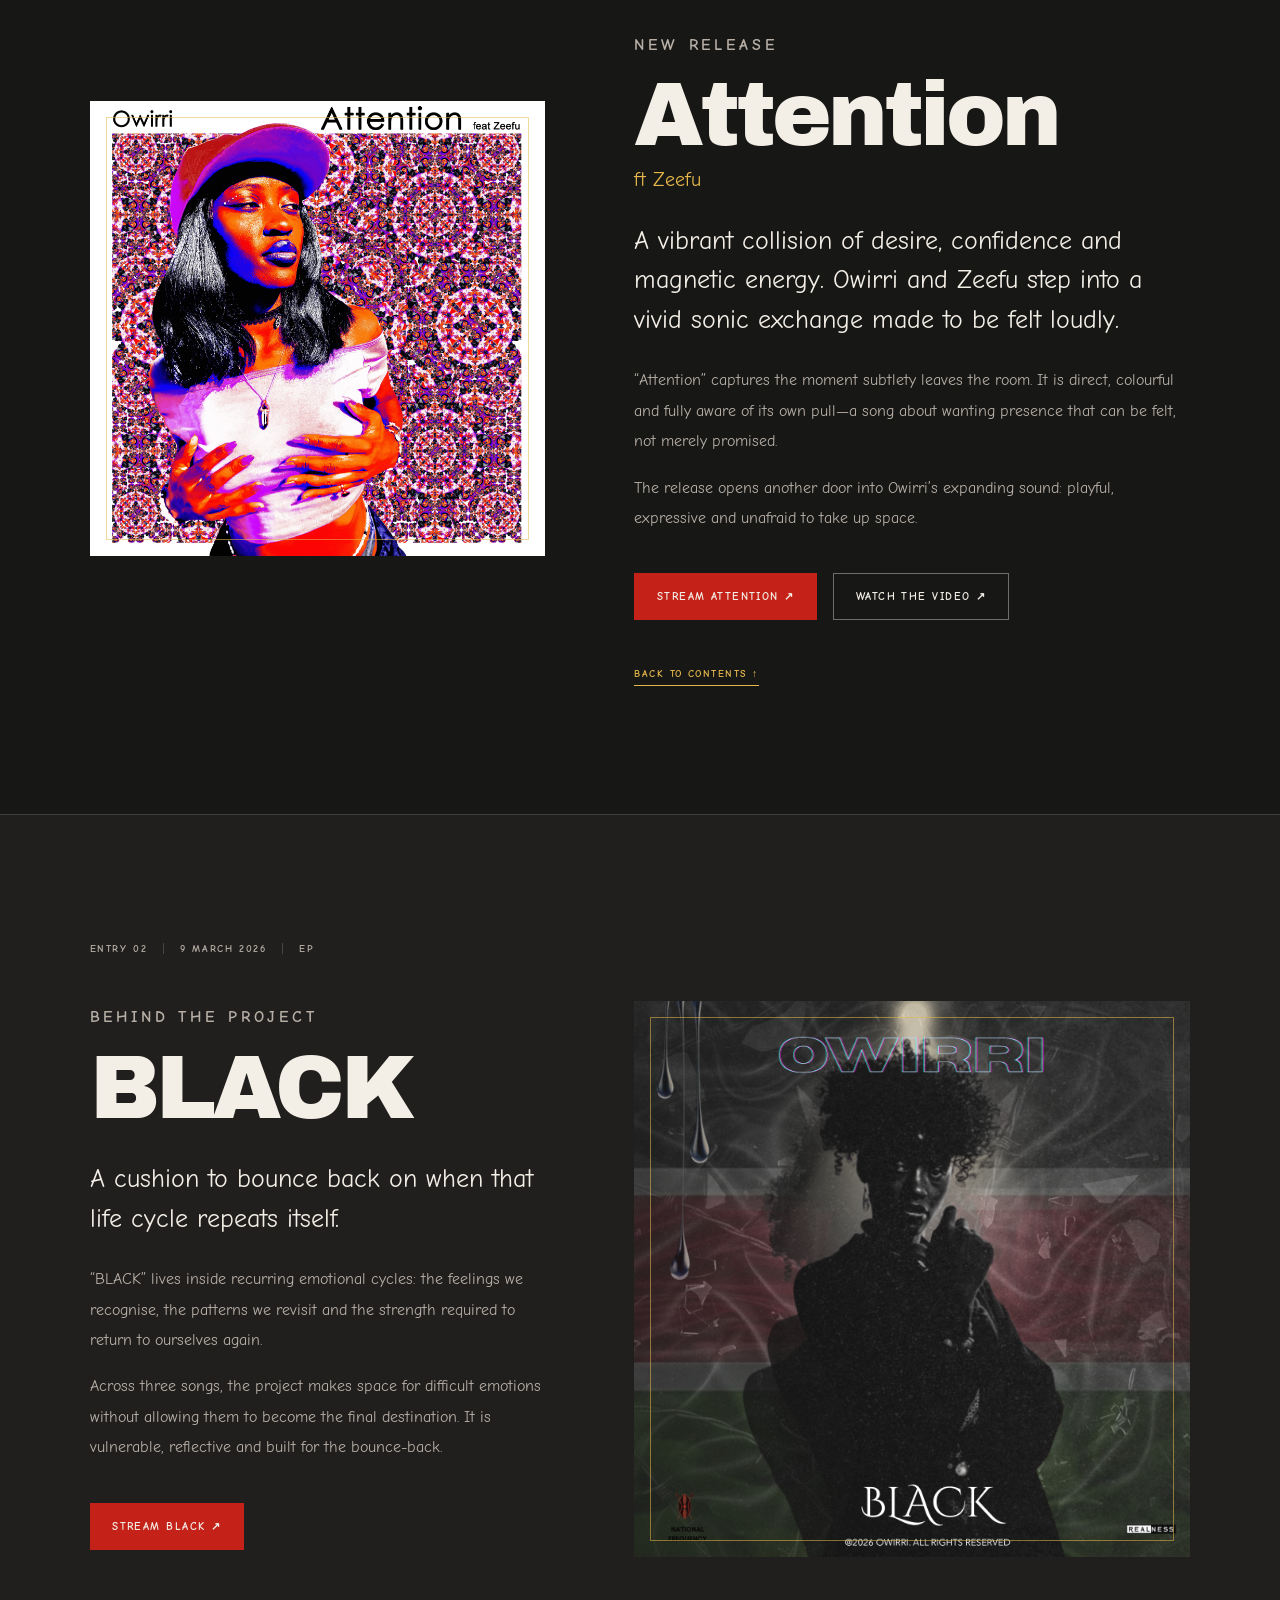
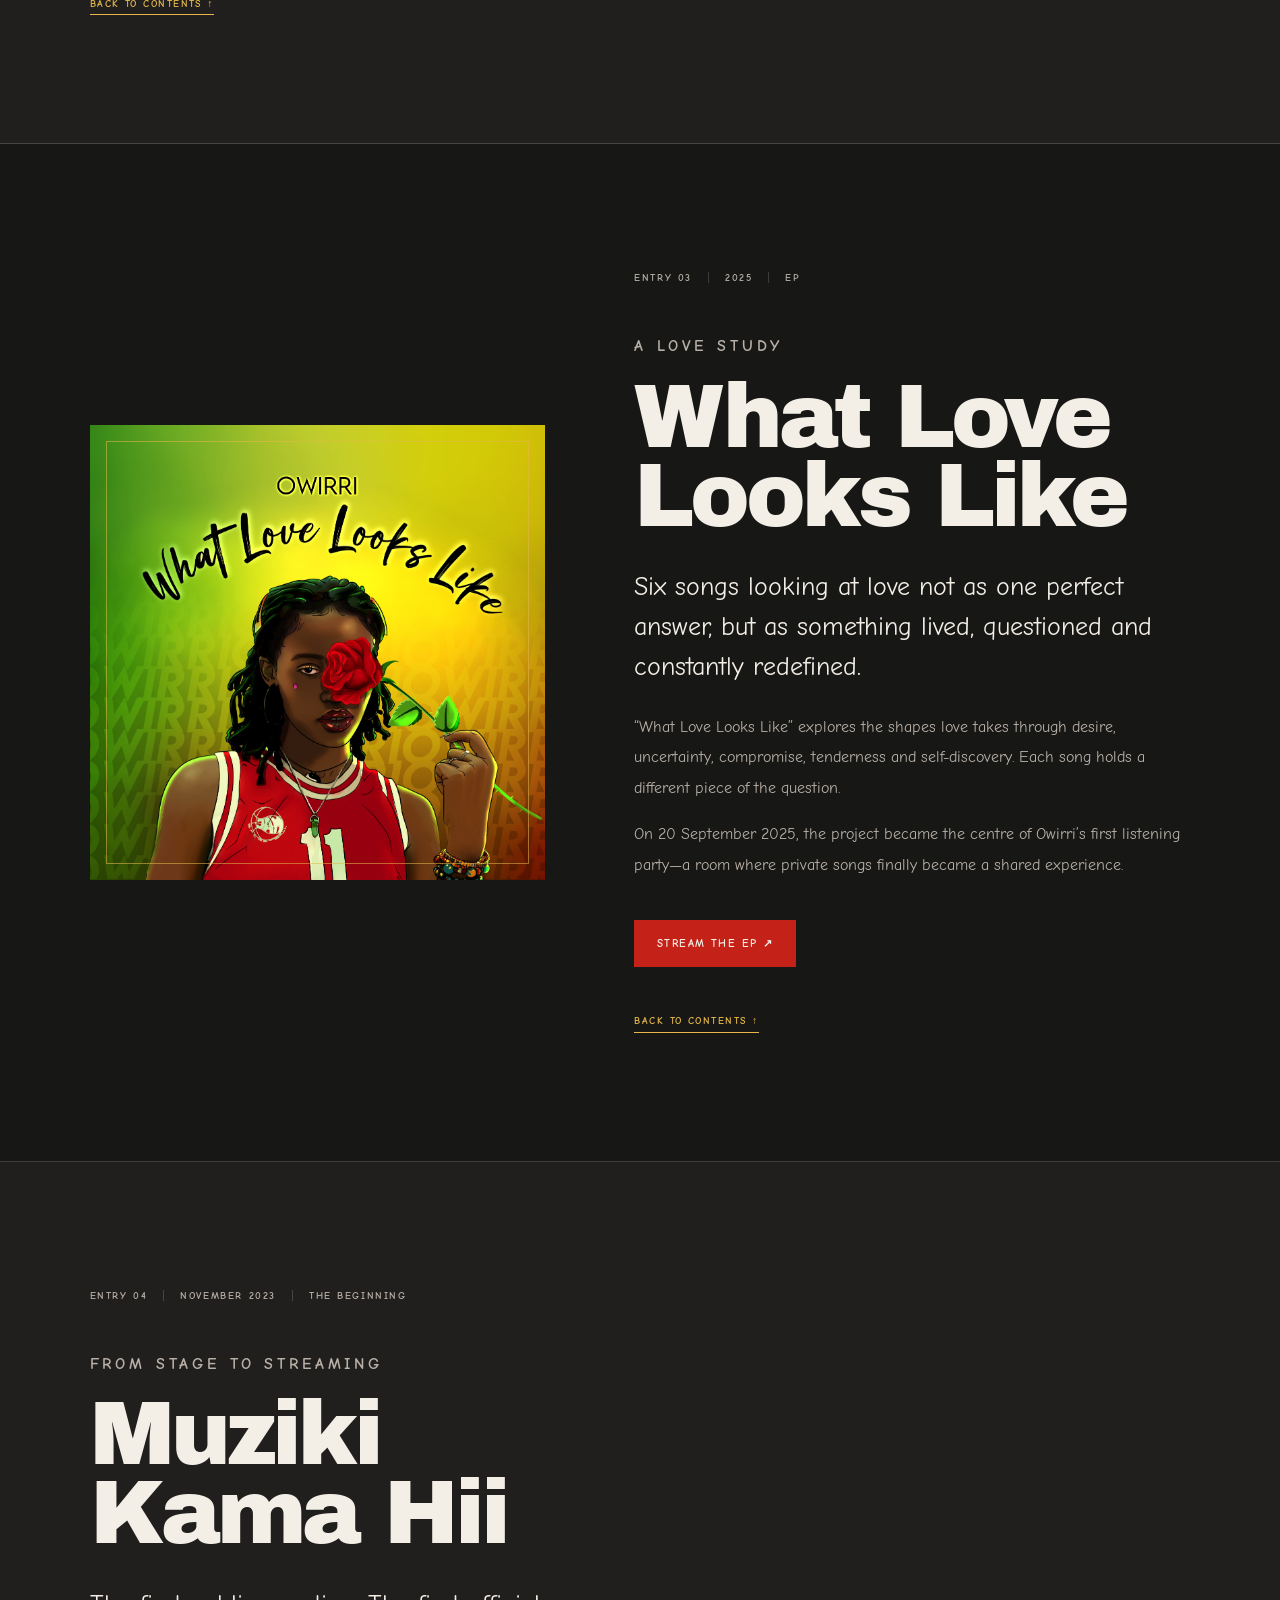
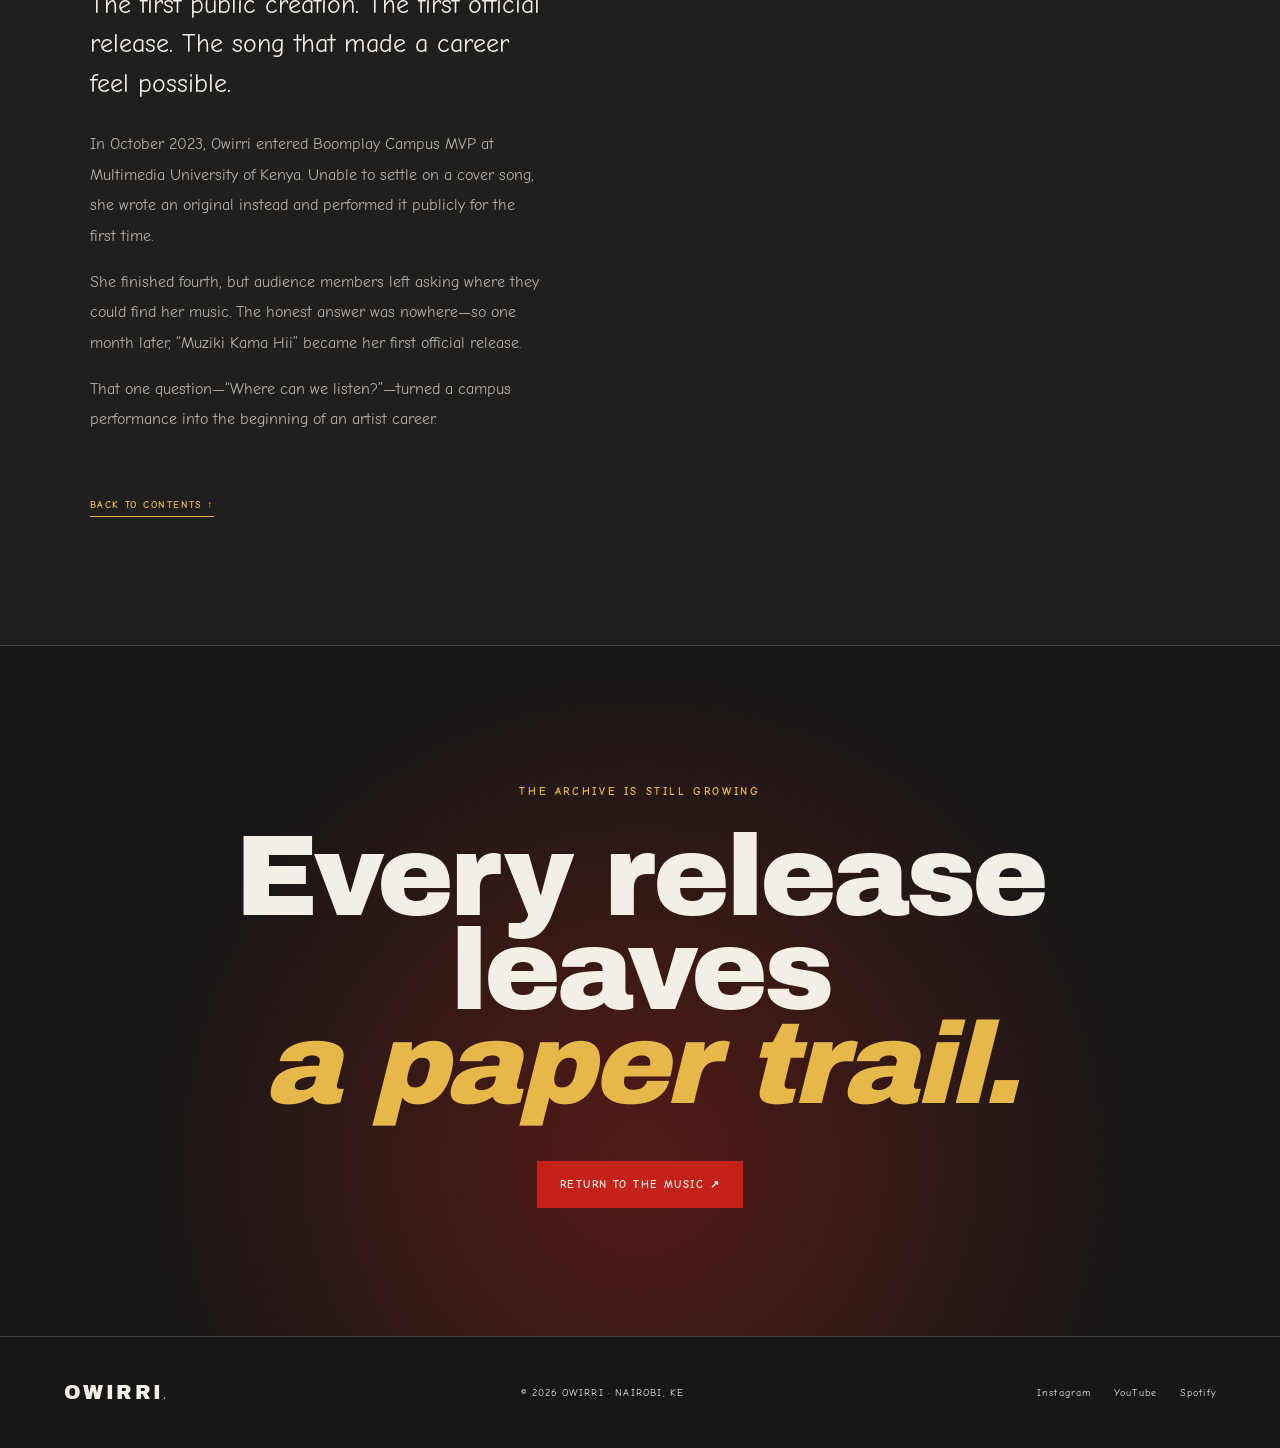
==== commit 65beae87: "seo1" ====
--- a/archives.html
+++ b/archives.html
@@ -5,12 +5,82 @@
   <meta charset="utf-8">
   <meta name="viewport" content="width=device-width, initial-scale=1">
 
-  <title>The Owirri Archives — Owirri 2k</title>
-
-  <meta
-    name="description"
-    content="Release stories, diary entries and behind-the-sound notes from Owirri."
-  >
+  <title>The Owirri Archives | Music, Stories & Reflections</title>
+
+<meta
+  name="description"
+  content="Read The Owirri Archives: release stories, creative reflections, behind-the-scenes notes and diary entries from Kenyan singer-songwriter Owirri."
+/>
+
+<meta
+  name="author"
+  content="Owirri"
+/>
+
+<meta
+  name="robots"
+  content="index, follow, max-image-preview:large"
+/>
+
+<link
+  rel="canonical"
+  href="https://soulbyowirri.co.ke/archives.html"
+/>
+
+<meta
+  property="og:type"
+  content="website"
+/>
+
+<meta
+  property="og:site_name"
+  content="Owirri 2k: A Sonic Universe"
+/>
+
+<meta
+  property="og:title"
+  content="The Owirri Archives"
+/>
+
+<meta
+  property="og:description"
+  content="Release stories, behind-the-scenes notes and reflections from inside Owirri’s sonic universe."
+/>
+
+<meta
+  property="og:url"
+  content="https://soulbyowirri.co.ke/archives.html"
+/>
+
+<meta
+  property="og:image"
+  content="https://soulbyowirri.co.ke/assets/images/owirri-featured.JPG"
+/>
+
+<meta
+  property="og:image:alt"
+  content="Kenyan singer-songwriter Owirri"
+/>
+
+<meta
+  name="twitter:card"
+  content="summary_large_image"
+/>
+
+<meta
+  name="twitter:title"
+  content="The Owirri Archives"
+/>
+
+<meta
+  name="twitter:description"
+  content="Music, stories and reflections from inside Owirri’s sonic universe."
+/>
+
+<meta
+  name="twitter:image"
+  content="https://soulbyowirri.co.ke/assets/images/owirri-featured.JPG"
+/>
 
   <link rel="preconnect" href="https://fonts.googleapis.com">
   <link rel="preconnect" href="https://fonts.gstatic.com" crossorigin>
@@ -24,6 +94,27 @@
   <link rel="stylesheet" href="interactions.css?v=6">
 
   <script src="script.js?v=6" defer></script>
+
+  <script type="application/ld+json">
+{
+  "@context": "https://schema.org",
+  "@type": "CollectionPage",
+  "@id": "https://soulbyowirri.co.ke/archives.html#archives",
+  "url": "https://soulbyowirri.co.ke/archives.html",
+  "name": "The Owirri Archives",
+  "description": "Release stories, creative reflections and behind-the-scenes entries from Owirri.",
+  "inLanguage": "en-KE",
+  "author": {
+    "@type": "Person",
+    "@id": "https://soulbyowirri.co.ke/#owirri",
+    "name": "Owirri"
+  },
+  "isPartOf": {
+    "@type": "WebSite",
+    "@id": "https://soulbyowirri.co.ke/#website"
+  }
+}
+</script>
 </head>
 
 <body>
--- a/styles.css
+++ b/styles.css
@@ -1,5 +1,3 @@
-
-
 /* ==================================================
    OWIRRI COLOUR SYSTEM
    ================================================== */
@@ -21,8 +19,8 @@
   --border: rgba(243, 238, 230, 0.18);
   --border-strong: rgba(243, 238, 230, 0.4);
 
-  --font-body: 'Comic Neue', cursive;
-  --font-display: 'Archivo Black', sans-serif;
+  --font-body: "Comic Neue", cursive;
+  --font-display: "Archivo Black", sans-serif;
 
   --about-bg: #211a18;
   --about-surface: #302522;
@@ -136,7 +134,6 @@
   font: inherit;
 }
 
-
 /* ==================================================
    NAVIGATION
    ================================================== */
@@ -233,53 +230,130 @@
   cursor: pointer;
 }
 
-
 /* ==================================================
-   FEATURED IMAGE
+   COLD BLOODED FEATURED IMAGE
    ================================================== */
 
 .featuredHero {
   position: relative;
-
+  display: grid;
+  place-items: center;
   width: 100%;
   height: min(920px, 100svh);
   min-height: 680px;
-
   overflow: hidden;
-  background: var(--ink);
+
+  /*
+   * The same portrait fills the surrounding space while the main
+   * photograph remains fully visible.
+   */
+  background:
+    linear-gradient(rgba(8, 20, 12, 0.46), rgba(8, 20, 12, 0.62)),
+    url("assets/images/cold.jpg") center 38% / cover no-repeat;
+}
+
+.featuredHero::before {
+  content: "";
+  position: absolute;
+  inset: -30px;
+  backdrop-filter: blur(18px);
+  pointer-events: none;
 }
 
 .featuredHeroImage {
+  position: relative;
+  z-index: 1;
   width: 100%;
   height: 100%;
-
-  object-fit: cover;
-  object-position: center center;
-
-  /* The photograph keeps its natural colours */
-  filter: none;
-}
-
+  object-fit: contain;
+  object-position: center;
+  filter: drop-shadow(0 0 34px rgba(0, 0, 0, 0.34));
+}
+
+.coldBloodedHero::after {
+  content: "";
+  position: absolute;
+  z-index: 2;
+  inset: 0;
+  pointer-events: none;
+  background:
+    linear-gradient(
+      90deg,
+      rgba(8, 20, 12, 0.26),
+      transparent 22%,
+      transparent 78%,
+      rgba(8, 20, 12, 0.26)
+    ),
+    linear-gradient(
+      180deg,
+      rgba(8, 20, 12, 0.08),
+      transparent 65%,
+      rgba(8, 20, 12, 0.42)
+    );
+}
 
 /* ==================================================
-   ARTIST INTRODUCTION
+   COLD BLOODED ARTIST INTRODUCTION
    ================================================== */
 
 .artistIntroduction {
-  padding:
-    clamp(5rem, 9vw, 9rem)
-    clamp(1.4rem, 7vw, 7rem);
-
+  position: relative;
+  isolation: isolate;
+  overflow: hidden;
+  padding: clamp(5rem, 9vw, 9rem) clamp(1.4rem, 7vw, 7rem);
   text-align: center;
-  background: var(--ink);
-  border-bottom: 1px solid var(--border);
+
+  /*
+   * The forest establishes the portal.
+   * The dark green layer keeps it atmospheric and readable.
+   */
+  background:
+    linear-gradient(180deg, rgba(7, 24, 15, 0.78), rgba(7, 24, 15, 0.9)),
+    url("assets/images/forest-portal.jpg") center 48% / cover no-repeat;
+
+  border-bottom: 1px solid rgba(217, 146, 1, 0.3);
+}
+
+.artistIntroduction::before {
+  content: "";
+  position: absolute;
+  z-index: -2;
+  inset: 0;
+
+  /*
+   * Water enters as texture rather than becoming another loud image.
+   */
+  background: url("assets/images/water-ripples.jpg") center 58% / cover
+    no-repeat;
+
+  opacity: 0.2;
+  mix-blend-mode: screen;
+  filter: saturate(0.85) contrast(1.08);
+  pointer-events: none;
+}
+
+.artistIntroduction::after {
+  content: "";
+  position: absolute;
+  z-index: -1;
+  inset: 0;
+  background: radial-gradient(
+    circle at 50% 48%,
+    rgba(16, 23, 16, 0.2) 0%,
+    rgba(7, 24, 15, 0.66) 72%
+  );
+  pointer-events: none;
+}
+
+.artistIntroduction > * {
+  position: relative;
+  z-index: 1;
 }
 
 .artistIntroduction h1 {
   max-width: 1100px;
   margin: 0 auto;
-
-  color: var(--foam);
+  color: #f3ead7;
   font-family: var(--font-display);
   font-size: clamp(3.4rem, 8.5vw, 8.5rem);
   font-weight: 400;
@@ -289,13 +363,12 @@
 
 .artistIntroduction h1 span {
   display: block;
-  color: var(--foam);
+  color: #f3ead7;
 }
 
 .siteTagline {
   margin: 2rem auto 0;
-
-  color: var(--gold);
+  color: #d99201;
   font-family: var(--font-display);
   font-size: clamp(1.35rem, 2.7vw, 2.2rem);
   line-height: 1.3;
@@ -303,14 +376,73 @@
 
 .artistRole {
   margin: 1.2rem auto 2.5rem;
-
-  color: var(--mist);
+  color: #aab89b;
   font-size: 0.72rem;
   font-weight: 500;
   letter-spacing: 0.24em;
   text-transform: uppercase;
 }
 
+/* ==================================================
+   COLD BLOODED MARQUEE
+   ================================================== */
+
+.marquee {
+  overflow: hidden;
+  padding: 1rem 0;
+  color: #f3ead7;
+  background: #1a3f22;
+  border-block: 1px solid rgba(217, 146, 1, 0.5);
+  font-size: 0.68rem;
+  font-weight: 700;
+  letter-spacing: 0.25em;
+  white-space: nowrap;
+}
+
+.marqueeTrack {
+  display: flex;
+  width: max-content;
+  will-change: transform;
+  animation: marqueeLoop 24s linear infinite;
+}
+
+.marqueeMessage {
+  flex-shrink: 0;
+  padding-right: 3rem;
+}
+
+@keyframes marqueeLoop {
+  from {
+    transform: translateX(0);
+  }
+
+  to {
+    transform: translateX(-50%);
+  }
+}
+
+@media (prefers-reduced-motion: reduce) {
+  .marqueeTrack {
+    transform: none;
+    animation: none;
+  }
+}
+
+/* ==================================================
+   RESPONSIVE COLD BLOODED HERO
+   ================================================== */
+
+@media (max-width: 800px) {
+  .featuredHero {
+    height: 82svh;
+    min-height: 560px;
+  }
+
+  .featuredHeroImage {
+    object-fit: contain;
+    object-position: center;
+  }
+}
 
 /* ==================================================
    BUTTONS AND LINKS
@@ -383,37 +515,6 @@
   text-transform: uppercase;
 }
 
-
-/* ==================================================
-   MARQUEE
-   ================================================== */
-
-.marquee {
-  overflow: hidden;
-  padding: 1rem 0;
-
-  color: var(--foam);
-  background: var(--red);
-
-  border-block: 1px solid rgba(255, 255, 255, 0.2);
-
-  font-size: 0.68rem;
-  letter-spacing: 0.25em;
-  white-space: nowrap;
-}
-
-.marquee div {
-  width: max-content;
-  animation: marqueeMove 24s linear infinite;
-}
-
-@keyframes marqueeMove {
-  to {
-    transform: translateX(-50%);
-  }
-}
-
-
 /* ==================================================
    SHARED SECTION STYLES
    ================================================== */
@@ -456,7 +557,6 @@
   font-weight: 400;
 }
 
-
 /* ==================================================
    THE SOUND
    ================================================== */
@@ -464,7 +564,6 @@
 .sound {
   background: var(--surface);
 }
-
 
 /* Featured release */
 
@@ -486,7 +585,7 @@
 }
 
 .featuredReleaseArt::after {
-  content: '';
+  content: "";
 
   position: absolute;
   inset: 16px;
@@ -563,84 +662,109 @@
   margin-top: 2rem;
 }
 
-
-/* Countdown */
-
-.releaseCountdown {
+/* Cold Blooded featured campaign */
+
+.coldBloodedFeature .featuredReleaseArt {
+  background: #1a3f22;
+  border-color: rgba(217, 146, 1, 0.4);
+}
+
+.coldBloodedFeature .featuredReleaseArt::after {
+  border-color: rgba(217, 146, 1, 0.65);
+}
+
+.coldBloodedFeature .latestBadge {
+  color: #f3ead7;
+  background: #1a3f22;
+  border: 1px solid rgba(217, 146, 1, 0.7);
+}
+
+.coldBloodedFeature .featuredReleaseContent h2 span {
+  color: #d99201;
+}
+
+/* Compact album countdown */
+
+.albumCountdown {
+  display: inline-flex;
+  flex-wrap: wrap;
+  align-items: center;
+  gap: 0.8rem 1.25rem;
   max-width: 590px;
-  padding: 1.5rem;
-
-  background: var(--ink);
-  border-left: 4px solid var(--red);
-}
-
-.countdownLabel {
-  margin: 0 0 1rem;
-
-  color: var(--gold);
-
-  font-size: 0.66rem;
+  padding: 0.85rem 1rem;
+  background: rgba(26, 63, 34, 0.38);
+  border: 1px solid rgba(217, 146, 1, 0.35);
+}
+
+.albumCountdown .countdownLabel {
+  margin: 0;
+  color: #d99201;
+  font-size: 0.62rem;
   font-weight: 700;
-  letter-spacing: 0.2em;
+  letter-spacing: 0.18em;
   text-transform: uppercase;
 }
 
-.countdownUnits {
-  display: grid;
-  grid-template-columns: repeat(4, minmax(55px, 1fr));
-  gap: 0.75rem;
-}
-
-.countdownUnit {
-  padding-right: 0.75rem;
-  border-right: 1px solid var(--border);
-}
-
-.countdownUnit:last-child {
-  padding-right: 0;
-  border-right: 0;
-}
-
-.countdownUnit strong {
-  display: block;
-
+.albumCountdownUnits {
+  display: flex;
+  flex-wrap: wrap;
+  align-items: baseline;
+  gap: 0.45rem;
+  color: var(--mist);
+  font-size: 0.74rem;
+  letter-spacing: 0.06em;
+  text-transform: uppercase;
+}
+
+.albumCountdownUnits strong {
   color: var(--foam);
-
   font-family: var(--font-display);
-  font-size: clamp(1.7rem, 3.4vw, 2.8rem);
+  font-size: 1.25rem;
   font-weight: 400;
   line-height: 1;
 }
 
-.countdownUnit span {
-  display: block;
-  margin-top: 0.5rem;
-
-  color: var(--mist);
-
-  font-size: 0.6rem;
+.albumCountdown.isReleased {
+  background: #1a3f22;
+  border-color: #d99201;
+}
+
+.albumCountdown.isReleased p {
+  margin: 0;
+  color: #f3ead7;
+  font-size: 0.8rem;
   font-weight: 700;
-  letter-spacing: 0.12em;
+  letter-spacing: 0.14em;
   text-transform: uppercase;
 }
 
-.releaseCountdown.isReleased {
-  padding: 1.5rem 1.75rem;
-  background: var(--red);
-  border-left: 0;
-}
-
-.releaseCountdown.isReleased p {
+/* Exclusive-listening prompt */
+
+.exclusiveListenPrompt {
+  max-width: 590px;
+  margin-top: 1.25rem;
+  padding-left: 1rem;
+  border-left: 2px solid #d99201;
+}
+
+.exclusiveListenPrompt p {
   margin: 0;
-
   color: var(--foam);
-
-  font-family: var(--font-display);
-  font-size: clamp(1.35rem, 3vw, 2.2rem);
-  font-weight: 400;
-  letter-spacing: 0.02em;
-}
-
+  font-size: 0.9rem;
+  line-height: 1.7;
+}
+
+.exclusiveListenPrompt em {
+  color: #d99201;
+}
+
+/* Temporary pre-save button */
+
+.presavePlaceholder {
+  cursor: not-allowed;
+  opacity: 0.65;
+  user-select: none;
+}
 
 /* Recent releases */
 
@@ -796,7 +920,6 @@
   text-align: center;
 }
 
-
 /* Sound section: tablet and mobile */
 
 @media (max-width: 800px) {
@@ -825,7 +948,6 @@
   }
 }
 
-
 /* Sound section: small mobile */
 
 @media (max-width: 480px) {
@@ -868,11 +990,6 @@
     grid-auto-columns: 82vw;
   }
 }
-
-
-/* ==================================================
-   ABOUT OWIRRI
-   ================================================== */
 
 /* ==================================================
    ABOUT OWIRRI
@@ -899,7 +1016,6 @@
   border-color: var(--border);
 }
 
-
 /* Biography */
 
 .aboutIntro {
@@ -939,7 +1055,6 @@
   line-height: 1.6;
 }
 
-
 /* Shared About headings */
 
 .aboutSubheading {
@@ -960,7 +1075,6 @@
   color: var(--mist);
   line-height: 1.7;
 }
-
 
 /* Owirri Files */
 
@@ -1063,7 +1177,7 @@
 
 .fileToggle::before,
 .fileToggle::after {
-  content: '';
+  content: "";
 
   position: absolute;
   top: 50%;
@@ -1118,7 +1232,6 @@
   text-transform: uppercase;
 }
 
-
 /* Receipt timeline */
 
 .receipts {
@@ -1170,7 +1283,7 @@
 }
 
 .receiptCard::after {
-  content: '';
+  content: "";
 
   position: absolute;
   right: -45px;
@@ -1222,7 +1335,6 @@
   line-height: 1.7;
 }
 
-
 /* Cold Blooded card */
 
 .nextChapter {
@@ -1238,18 +1350,17 @@
 
   overflow: hidden;
 
-  background:
-    linear-gradient(
-      135deg,
-      rgba(196, 33, 24, 0.96),
-      rgba(113, 18, 14, 0.96)
-    );
+  background: linear-gradient(
+    135deg,
+    rgba(196, 33, 24, 0.96),
+    rgba(113, 18, 14, 0.96)
+  );
 
   border: 1px solid rgba(255, 255, 255, 0.2);
 }
 
 .nextChapter::after {
-  content: 'COLD BLOODED';
+  content: "COLD BLOODED";
 
   position: absolute;
   right: -1rem;
@@ -1322,7 +1433,6 @@
   letter-spacing: 0.2em;
 }
 
-
 /* About: tablet and mobile */
 
 @media (max-width: 800px) {
@@ -1351,7 +1461,6 @@
     grid-template-columns: 1fr;
   }
 }
-
 
 /* About: small mobile */
 
@@ -1385,43 +1494,552 @@
 }
 
 /* ==================================================
+   THE OWIRRI ARCHIVES
+   ================================================== */
+
+.archiveNav {
+  position: absolute;
+}
+
+.archiveCover {
+  display: flex;
+  flex-direction: column;
+  justify-content: flex-end;
+
+  min-height: 88svh;
+  padding: 10rem 7vw 6rem;
+
+  background:
+    radial-gradient(
+      circle at 82% 18%,
+      rgba(196, 33, 24, 0.58),
+      transparent 34%
+    ),
+    linear-gradient(135deg, #171716 0%, #211a18 52%, #302522 100%);
+
+  border-bottom: 1px solid var(--border);
+}
+
+.archiveIssue {
+  margin: 0 0 2rem;
+
+  color: var(--gold);
+
+  font-size: 0.68rem;
+  font-weight: 700;
+  letter-spacing: 0.24em;
+}
+
+.archiveCover h1 {
+  margin: 0;
+
+  font-family: var(--font-display);
+  font-size: clamp(4.6rem, 11vw, 11rem);
+  font-weight: 400;
+  line-height: 0.82;
+  letter-spacing: -0.055em;
+}
+
+.archiveCover h1 span {
+  color: var(--red);
+}
+
+.archiveCoverFooter {
+  display: flex;
+  align-items: flex-end;
+  justify-content: space-between;
+  gap: 3rem;
+
+  margin-top: 4rem;
+}
+
+.archiveCoverFooter p {
+  max-width: 560px;
+  margin: 0;
+
+  color: var(--mist);
+  font-size: 1.05rem;
+  line-height: 1.8;
+}
+
+/* Contents */
+
+.archiveContents {
+  background: var(--foam);
+  color: var(--ink);
+}
+
+.archiveContents .sectionNum {
+  color: #665f59;
+  border-color: rgba(23, 23, 22, 0.22);
+}
+
+.archiveContentsGrid {
+  display: grid;
+  grid-template-columns: 0.8fr 1.2fr;
+  gap: clamp(3rem, 8vw, 8rem);
+}
+
+.archiveContents h2 {
+  margin: 0.6rem 0 0;
+
+  font-size: clamp(3.5rem, 7vw, 7rem);
+}
+
+.archiveIndex {
+  margin: 0;
+  padding: 0;
+
+  list-style: none;
+  border-top: 1px solid rgba(23, 23, 22, 0.25);
+}
+
+.archiveIndex li {
+  border-bottom: 1px solid rgba(23, 23, 22, 0.25);
+}
+
+.archiveIndex a {
+  display: grid;
+  grid-template-columns: 50px 1fr auto;
+  gap: 1rem;
+  align-items: center;
+
+  padding: 1.5rem 0;
+
+  transition:
+    color 180ms ease,
+    padding 180ms ease;
+}
+
+.archiveIndex a:hover,
+.archiveIndex a:focus-visible {
+  padding-left: 0.8rem;
+  color: var(--red);
+}
+
+.archiveIndex span,
+.archiveIndex small {
+  font-size: 0.65rem;
+  font-weight: 700;
+  letter-spacing: 0.12em;
+}
+
+.archiveIndex strong {
+  font-family: var(--font-display);
+  font-size: 1.25rem;
+  font-weight: 400;
+}
+
+/* Entries */
+
+.archiveEntries {
+  background: var(--ink);
+}
+
+.archiveEntry {
+  display: grid;
+  grid-template-columns: minmax(320px, 0.9fr) 1.1fr;
+  gap: clamp(3rem, 7vw, 7rem);
+  align-items: center;
+
+  min-height: 90svh;
+  padding: 8rem 7vw;
+
+  border-bottom: 1px solid var(--border);
+  scroll-margin-top: 2rem;
+}
+
+.archiveEntryReverse {
+  background: var(--surface);
+}
+
+.archiveEntryReverse .archiveEntryArt {
+  grid-column: 2;
+  grid-row: 1;
+}
+
+.archiveEntryReverse .archiveEntryCopy {
+  grid-column: 1;
+  grid-row: 1;
+}
+
+.archiveEntryArt {
+  position: relative;
+}
+
+.archiveEntryArt::after {
+  content: "";
+
+  position: absolute;
+  inset: 16px;
+
+  border: 1px solid rgba(230, 184, 74, 0.55);
+  pointer-events: none;
+}
+
+.archiveEntryArt img {
+  width: 100%;
+  aspect-ratio: 1 / 1;
+  object-fit: cover;
+}
+
+.archiveEntryCopy {
+  max-width: 720px;
+}
+
+.archiveEntryCopyOnly {
+  grid-column: 1 / -1;
+  max-width: 900px;
+  margin: 0 auto;
+}
+
+.archiveEntryMeta {
+  display: flex;
+  flex-wrap: wrap;
+  gap: 1rem;
+
+  margin-bottom: 3rem;
+}
+
+.archiveEntryMeta span {
+  padding-right: 1rem;
+
+  color: var(--mist);
+  border-right: 1px solid var(--border);
+
+  font-size: 0.62rem;
+  font-weight: 700;
+  letter-spacing: 0.16em;
+}
+
+.archiveEntryMeta span:last-child {
+  border-right: 0;
+}
+
+.archiveEntryCopy h2 {
+  margin: 0.7rem 0 2rem;
+
+  font-family: var(--font-display);
+  font-size: clamp(3.7rem, 7vw, 7.5rem);
+  font-weight: 400;
+  line-height: 0.88;
+  letter-spacing: -0.045em;
+}
+
+.archiveEntryCopy h2 span {
+  display: block;
+  margin-top: 1rem;
+
+  color: var(--gold);
+
+  font-family: var(--font-body);
+  font-size: 1.25rem;
+  letter-spacing: 0;
+}
+
+.archiveStandfirst {
+  color: var(--foam) !important;
+
+  font-size: clamp(1.25rem, 2.1vw, 1.6rem) !important;
+  line-height: 1.55 !important;
+}
+
+.archiveEntryCopy > p {
+  color: var(--mist);
+  font-size: 1rem;
+  line-height: 1.9;
+}
+
+.archiveEntryActions {
+  display: flex;
+  flex-wrap: wrap;
+  gap: 1rem;
+
+  margin-top: 2.5rem;
+}
+
+.backToContents {
+  display: inline-block;
+  margin-top: 3rem;
+  padding-bottom: 0.3rem;
+
+  color: var(--gold);
+  border-bottom: 1px solid currentColor;
+
+  font-size: 0.65rem;
+  font-weight: 700;
+  letter-spacing: 0.14em;
+  text-transform: uppercase;
+}
+
+/* Closing */
+
+.archiveClosing {
+  text-align: center;
+
+  background: radial-gradient(
+    circle at 50% 75%,
+    rgba(196, 33, 24, 0.35),
+    var(--ink) 62%
+  );
+}
+
+.archiveClosing h2 {
+  margin: 2rem auto 3rem;
+}
+
+/* Archive responsive */
+
+@media (max-width: 800px) {
+  .archiveCover {
+    min-height: 78svh;
+    padding: 8rem 6vw 4rem;
+  }
+
+  .archiveCoverFooter {
+    align-items: flex-start;
+    flex-direction: column;
+  }
+
+  .archiveContentsGrid,
+  .archiveEntry {
+    grid-template-columns: 1fr;
+  }
+
+  .archiveEntry {
+    min-height: auto;
+    padding: 6rem 6vw;
+  }
+
+  .archiveEntryReverse .archiveEntryArt,
+  .archiveEntryReverse .archiveEntryCopy {
+    grid-column: auto;
+    grid-row: auto;
+  }
+
+  .archiveEntryReverse .archiveEntryArt {
+    order: 0;
+  }
+
+  .archiveEntryReverse .archiveEntryCopy {
+    order: 1;
+  }
+}
+
+@media (max-width: 480px) {
+  .archiveCover h1 {
+    font-size: clamp(4.2rem, 20vw, 6.5rem);
+  }
+
+  .archiveIndex a {
+    grid-template-columns: 35px 1fr;
+  }
+
+  .archiveIndex small {
+    grid-column: 2;
+  }
+
+  .archiveEntryMeta {
+    gap: 0.65rem;
+  }
+
+  .archiveEntryMeta span {
+    padding-right: 0.65rem;
+  }
+
+  .archiveEntryActions {
+    align-items: stretch;
+    flex-direction: column;
+  }
+
+  .archiveEntryActions .button {
+    text-align: center;
+  }
+}
+
+/* ==================================================
    GALLERY
    ================================================== */
+/* ==================================================
+   IN FRAME GALLERY
+   ================================================== */
 
 .gallery {
   background: var(--ink);
 }
 
+.galleryHeading {
+  display: grid;
+  grid-template-columns: 0.7fr 1.3fr;
+  gap: 1rem clamp(3rem, 7vw, 7rem);
+  align-items: end;
+
+  max-width: 1400px;
+  margin: 0 auto 4rem;
+}
+
+.galleryHeading .kicker {
+  grid-column: 1;
+  align-self: start;
+}
+
+.galleryHeading h2 {
+  grid-column: 2;
+  grid-row: 1 / span 2;
+
+  margin: 0;
+
+  font-size: clamp(4rem, 8vw, 8rem);
+  text-align: right;
+}
+
+.galleryHeading > p:last-child {
+  grid-column: 1;
+
+  max-width: 450px;
+  margin: 0;
+
+  color: var(--mist);
+  line-height: 1.8;
+}
+
 .galleryGrid {
   display: grid;
-  grid-template-columns: 1fr 1.35fr 1fr;
-  gap: 1.2rem;
-  align-items: end;
+  grid-template-columns: 1fr 1fr 0.9fr;
+  grid-template-areas:
+    "editorial editorial live"
+    "fashion wildcard live"
+    "community community community";
+  gap: 1.25rem;
+
+  max-width: 1400px;
+  margin: 0 auto;
 }
 
 .shot {
+  min-width: 0;
   margin: 0;
 }
 
+.galleryEditorial {
+  grid-area: editorial;
+}
+
+.galleryLive {
+  grid-area: live;
+}
+
+.galleryFashion {
+  grid-area: fashion;
+}
+
+.galleryWildcard {
+  grid-area: wildcard;
+}
+
+.galleryCommunity {
+  grid-area: community;
+}
+
+.shotImage {
+  position: relative;
+
+  width: 100%;
+  height: 100%;
+
+  overflow: hidden;
+  background: var(--surface);
+}
+
+.shotImage::after {
+  content: "";
+
+  position: absolute;
+  inset: 0;
+
+  background: linear-gradient(180deg, transparent 65%, rgba(23, 23, 22, 0.18));
+
+  pointer-events: none;
+}
+
 .shot img {
-  height: 520px;
+  width: 100%;
+  height: 100%;
+
   object-fit: cover;
-  filter: saturate(0.78);
-}
-
-.shot2 img {
-  height: 660px;
+  filter: none;
+
+  transition:
+    filter 400ms ease,
+    transform 600ms ease;
+}
+
+.shot:hover img {
+  filter: saturate(1.08) contrast(1.02);
+  transform: scale(1.025);
+}
+
+.galleryEditorial .shotImage {
+  height: 480px;
+}
+
+.galleryLive .shotImage {
+  height: calc(100% - 35px);
+  min-height: 1000px;
+}
+
+.galleryFashion .shotImage,
+.galleryWildcard .shotImage {
+  height: 500px;
+}
+
+.galleryCommunity .shotImage {
+  height: 540px;
+}
+
+.galleryEditorial img {
+  object-position: center;
+}
+
+.galleryLive img {
+  object-position: center top;
+}
+
+.galleryFashion img {
+  object-position: center 30%;
+}
+
+.galleryWildcard img {
+  object-position: center 25%;
+}
+
+.galleryCommunity img {
+  object-position: center 48%;
 }
 
 .shot figcaption {
-  margin-top: 0.8rem;
+  display: flex;
+  align-items: center;
+  justify-content: space-between;
+  gap: 1rem;
+
+  margin-top: 0.85rem;
 
   color: var(--mist);
 
-  font-size: 0.6rem;
-  letter-spacing: 0.2em;
-}
-
+  font-size: 0.62rem;
+  letter-spacing: 0.16em;
+}
+
+.shot figcaption span {
+  color: var(--gold);
+}
+
+.shot figcaption strong {
+  font-family: var(--font-body);
+  font-size: inherit;
+  text-align: right;
+}
 
 /* ==================================================
    CREATIVE ECOSYSTEM
@@ -1509,7 +2127,6 @@
   text-transform: uppercase;
 }
 
-
 /* ==================================================
    CONTACT
    ================================================== */
@@ -1520,12 +2137,11 @@
 
   text-align: center;
 
-  background:
-    radial-gradient(
-      circle at 50% 80%,
-      rgba(196, 33, 24, 0.38),
-      var(--ink) 64%
-    );
+  background: radial-gradient(
+    circle at 50% 80%,
+    rgba(196, 33, 24, 0.38),
+    var(--ink) 64%
+  );
 }
 
 .contact h2 {
@@ -1547,7 +2163,6 @@
   text-align: left;
 }
 
-
 /* ==================================================
    FOOTER
    ================================================== */
@@ -1577,7 +2192,6 @@
   display: flex;
   gap: 1.4rem;
 }
-
 
 /* ==================================================
    TABLET AND MOBILE
@@ -1654,17 +2268,427 @@
     height: 500px;
   }
 
+  .galleryHeading {
+    display: block;
+  }
+
+  .galleryHeading h2 {
+    margin: 1rem 0 2rem;
+    text-align: left;
+  }
+
   .galleryGrid {
     grid-template-columns: 1fr 1fr;
-  }
-
-  .shot img,
-  .shot2 img {
-    height: 420px;
-  }
-
-  .shot3 {
-    grid-column: 1 / -1;
+    grid-template-areas:
+      "editorial editorial"
+      "live fashion"
+      "wildcard wildcard"
+      "community community";
+  }
+
+  .galleryEditorial .shotImage,
+  .galleryWildcard .shotImage,
+  .galleryCommunity .shotImage {
+    height: 500px;
+  }
+
+  .galleryLive .shotImage,
+  .galleryFashion .shotImage {
+    height: 650px;
+    min-height: 0;
+  }
+
+  /* ==================================================
+   COMPACT EXCLUSIVE LISTENING CARDS
+   ================================================== */
+
+  .exclusiveListenThread {
+    display: flex;
+    justify-content: center;
+    gap: 1.25rem;
+    width: 100%;
+    max-width: 920px;
+    margin: 0 auto;
+    padding: 0 0 1.5rem;
+    overflow-x: auto;
+    scroll-snap-type: x mandatory;
+  }
+
+  .exclusiveListenThread .exclusiveReleaseCard {
+    flex: 0 0 280px;
+    width: 280px;
+    max-width: 280px;
+    scroll-snap-align: start;
+  }
+
+  .exclusiveListenThread .releaseCardArt {
+    position: relative;
+    width: 100%;
+    aspect-ratio: 1 / 1;
+    overflow: hidden;
+    background: var(--ink);
+  }
+
+  .exclusiveListenThread .releaseCardArt img {
+    display: block;
+    width: 100% !important;
+    height: 100% !important;
+    aspect-ratio: 1 / 1;
+    object-fit: cover !important;
+    object-position: center !important;
+  }
+
+  .exclusiveTileNumber {
+    position: absolute;
+    z-index: 2;
+    top: 0.8rem;
+    left: 0.8rem;
+    display: grid;
+    place-items: center;
+    width: 2.2rem;
+    height: 2.2rem;
+    color: var(--ink);
+    background: var(--gold);
+    font-size: 0.62rem;
+    font-weight: 700;
+  }
+
+  .exclusiveCardDetails {
+    padding-top: 1rem;
+  }
+
+  .exclusiveCardDetails h4 {
+    margin: 0;
+    color: var(--foam);
+    font-family: var(--font-display);
+    font-size: 1.3rem;
+    line-height: 1.1;
+  }
+
+  .exclusiveCardDetails p {
+    margin: 0.55rem 0;
+    color: var(--mist);
+    font-size: 0.68rem;
+    font-weight: 700;
+    letter-spacing: 0.1em;
+    text-transform: uppercase;
+  }
+
+  .exclusiveCardDetails strong {
+    display: block;
+    margin: 0.8rem 0 1rem;
+    color: var(--gold);
+    font-family: var(--font-display);
+    font-size: 1.5rem;
+    font-weight: 400;
+  }
+
+  .exclusiveBuyButton {
+    display: block;
+    width: 100%;
+    padding: 0.85rem 1rem;
+    color: var(--ink);
+    background: var(--gold);
+    border: 1px solid var(--gold);
+    text-align: center;
+  }
+
+  .exclusiveBuyButton:hover,
+  .exclusiveBuyButton:focus-visible {
+    color: var(--foam);
+    background: #905a01;
+    border-color: #905a01;
+  }
+
+  /* Tablet and mobile */
+
+  @media (max-width: 900px) {
+    .exclusiveListenThread {
+      justify-content: flex-start;
+      max-width: none;
+    }
+
+    .exclusiveListenThread .exclusiveReleaseCard {
+      flex-basis: 250px;
+      width: 250px;
+      max-width: 250px;
+    }
+  }
+
+  @media (max-width: 600px) {
+    .exclusiveListenThread {
+      margin-inline: -6vw;
+      width: calc(100% + 12vw);
+      padding-inline: 6vw;
+    }
+
+    .exclusiveListenThread .exclusiveReleaseCard {
+      flex-basis: 72vw;
+      width: 72vw;
+      max-width: 280px;
+    }
+  }
+
+  /* Purchase area */
+
+  .purchaseArea {
+    display: grid;
+    grid-template-columns: minmax(0, 0.85fr) minmax(0, 1.15fr);
+    gap: clamp(2rem, 5vw, 5rem);
+    max-width: 1400px;
+    margin: 0 auto;
+    padding-top: 5rem;
+    border-top: 1px solid rgba(243, 234, 215, 0.18);
+    scroll-margin-top: 3rem;
+  }
+
+  .purchaseInstructions,
+  .purchaseFormCard {
+    padding: clamp(2rem, 4vw, 4rem);
+    border: 1px solid rgba(243, 234, 215, 0.18);
+  }
+
+  .purchaseInstructions {
+    background:
+      linear-gradient(rgba(16, 23, 16, 0.9), rgba(16, 23, 16, 0.94)),
+      url("assets/images/forest-portal.jpg") center / cover;
+  }
+
+  .purchaseFormCard {
+    background: rgba(16, 23, 16, 0.96);
+  }
+
+  .purchaseInstructions h3,
+  .purchaseFormCard h3 {
+    margin: 1rem 0 1.5rem;
+    color: var(--foam);
+    font-family: var(--font-display);
+    font-size: clamp(2.7rem, 5vw, 5rem);
+    font-weight: 400;
+    line-height: 0.95;
+  }
+
+  .purchaseFormCard > p {
+    max-width: 600px;
+    color: var(--mist);
+    line-height: 1.75;
+  }
+
+  .purchaseSteps {
+    margin: 2rem 0;
+    padding-left: 1.3rem;
+    color: rgba(243, 234, 215, 0.8);
+  }
+
+  .purchaseSteps li {
+    margin-bottom: 1rem;
+    padding-left: 0.5rem;
+    line-height: 1.65;
+  }
+
+  .purchaseSteps li::marker {
+    color: var(--gold);
+    font-weight: 700;
+  }
+
+  /* Till and QR */
+
+  .purchaseTillDetails {
+    margin: 2rem 0 1.2rem;
+    padding: 1.5rem;
+    background: rgba(16, 23, 16, 0.88);
+    border-left: 4px solid var(--gold);
+  }
+
+  .purchaseTillDetails span,
+  .purchaseTillDetails small {
+    display: block;
+  }
+
+  .purchaseTillDetails span {
+    color: var(--mist);
+    font-size: 0.62rem;
+    font-weight: 700;
+    letter-spacing: 0.18em;
+  }
+
+  .purchaseTillDetails strong {
+    display: block;
+    margin: 0.5rem 0;
+    color: var(--foam);
+    font-family: var(--font-display);
+    font-size: clamp(2.3rem, 5vw, 4.5rem);
+    font-weight: 400;
+    letter-spacing: 0.05em;
+  }
+
+  .purchaseTillDetails small {
+    color: var(--gold);
+    font-size: 0.75rem;
+    font-weight: 700;
+  }
+
+  .copyTillButton {
+    color: var(--ink);
+    background: var(--gold);
+    border: 1px solid var(--gold);
+    cursor: pointer;
+  }
+
+  .copyTillStatus {
+    min-height: 1.4rem;
+    margin: 0.7rem 0 0;
+    color: var(--gold);
+    font-size: 0.72rem;
+    font-weight: 700;
+  }
+
+  .purchaseQr {
+    max-width: 360px;
+    margin-top: 2rem;
+    padding: 0.8rem;
+    background: #ffffff;
+  }
+
+  .purchaseQr img {
+    width: 100%;
+    height: auto;
+  }
+
+  .purchaseQr p {
+    margin: 0.8rem 0 0;
+    color: var(--ink);
+    font-size: 0.68rem;
+    font-weight: 700;
+    text-align: center;
+    text-transform: uppercase;
+  }
+
+  /* Purchase form */
+
+  .exclusivePurchaseForm {
+    display: grid;
+    gap: 1.3rem;
+    margin-top: 2.5rem;
+  }
+
+  .formField {
+    display: grid;
+    gap: 0.55rem;
+  }
+
+  .formField label {
+    color: var(--foam);
+    font-size: 0.72rem;
+    font-weight: 700;
+    letter-spacing: 0.08em;
+    text-transform: uppercase;
+  }
+
+  .formField label span {
+    color: var(--mist);
+    text-transform: none;
+  }
+
+  .formField input,
+  .formField select,
+  .formField textarea {
+    width: 100%;
+    padding: 1rem;
+    color: var(--foam);
+    background: rgba(243, 234, 215, 0.06);
+    border: 1px solid rgba(243, 234, 215, 0.24);
+    border-radius: 0;
+    font: inherit;
+  }
+
+  .formField select {
+    color-scheme: dark;
+  }
+
+  .formField textarea {
+    resize: vertical;
+  }
+
+  .formField input:focus,
+  .formField select:focus,
+  .formField textarea:focus {
+    outline: 2px solid var(--gold);
+    outline-offset: 2px;
+    border-color: var(--gold);
+  }
+
+  .purchaseConsent {
+    display: flex;
+    gap: 0.9rem;
+    align-items: flex-start;
+    color: var(--mist);
+    font-size: 0.82rem;
+    line-height: 1.6;
+    cursor: pointer;
+  }
+
+  .purchaseConsent input {
+    flex: 0 0 auto;
+    margin-top: 0.3rem;
+    accent-color: var(--gold);
+  }
+
+  .submitPurchase {
+    width: 100%;
+    margin-top: 0.5rem;
+    border: 0;
+    cursor: pointer;
+  }
+
+  .formPromise {
+    margin: 0;
+    color: var(--gold);
+    font-size: 0.72rem;
+    font-weight: 700;
+    text-align: center;
+  }
+
+  /* Responsive */
+
+  @media (max-width: 1000px) {
+    .exclusivePackageGrid {
+      grid-template-columns: 1fr;
+    }
+
+    .exclusivePackageCard {
+      min-height: 470px;
+    }
+
+    .purchaseArea {
+      grid-template-columns: 1fr;
+    }
+  }
+
+  @media (max-width: 700px) {
+    .otherProducts {
+      align-items: flex-start;
+      flex-direction: column;
+    }
+
+    .otherProducts .button {
+      width: 100%;
+      text-align: center;
+    }
+
+    .purchaseInstructions,
+    .purchaseFormCard {
+      padding: 1.5rem;
+    }
+
+    .purchaseQr {
+      max-width: 100%;
+    }
+
+    .copyTillButton {
+      width: 100%;
+      text-align: center;
+    }
   }
 
   .worldHead {
@@ -1700,7 +2724,6 @@
     flex-wrap: wrap;
   }
 }
-
 
 /* ==================================================
    SMALL MOBILE
@@ -1776,4 +2799,1018 @@
   footer div {
     width: 100%;
   }
-}+}
+
+/* ==================================================
+   REUSABLE COLD BLOODED ATMOSPHERES
+   ================================================== */
+
+.forestAtmosphere,
+.waterAtmosphere,
+.portalAtmosphere {
+  position: relative;
+  isolation: isolate;
+  overflow: hidden;
+}
+
+.forestAtmosphere::before,
+.waterAtmosphere::before,
+.portalAtmosphere::before {
+  content: "";
+  position: absolute;
+  z-index: -2;
+  inset: 0;
+  pointer-events: none;
+}
+
+/* Forest depth */
+
+.forestAtmosphere::before {
+  background:
+    linear-gradient(rgba(7, 24, 15, 0.84), rgba(7, 24, 15, 0.94)),
+    url("assets/images/forest-portal.jpg") center / cover no-repeat;
+}
+
+/* Water and reflected light */
+
+.waterAtmosphere::before {
+  background:
+    linear-gradient(rgba(7, 24, 15, 0.82), rgba(7, 24, 15, 0.92)),
+    url("assets/images/water-ripples.jpg") center / cover no-repeat;
+}
+
+/* Forest portal with water quietly layered over it */
+
+.portalAtmosphere::before {
+  background:
+    linear-gradient(rgba(7, 24, 15, 0.79), rgba(7, 24, 15, 0.93)),
+    url("assets/images/water-ripples.jpg") center / cover no-repeat,
+    url("assets/images/forest-portal.jpg") center / cover no-repeat;
+
+  background-blend-mode: normal, soft-light, normal;
+}
+
+/* Additional depth around section edges */
+
+.forestAtmosphere::after,
+.waterAtmosphere::after,
+.portalAtmosphere::after {
+  content: "";
+  position: absolute;
+  z-index: -1;
+  inset: 0;
+  background: radial-gradient(
+    circle at center,
+    transparent 12%,
+    rgba(5, 15, 9, 0.58) 100%
+  );
+  pointer-events: none;
+}
+
+.forestAtmosphere > *,
+.waterAtmosphere > *,
+.portalAtmosphere > * {
+  position: relative;
+  z-index: 1;
+}
+
+/* ==================================================
+   COLD BLOODED FOREST-PORTAL HERO
+   ================================================== */
+
+/* Featured hero — clean editorial crop */
+#top.featuredHero {
+  position: relative;
+  width: 100%;
+  height: min(920px, 100svh);
+  min-height: 680px;
+  overflow: hidden;
+  background: var(--ink);
+}
+
+#top.featuredHero::before,
+#top.featuredHero::after {
+  display: none;
+}
+
+#top.featuredHero .featuredHeroImage {
+  display: block;
+  width: 100% !important;
+  height: 100% !important;
+  max-width: none !important;
+  max-height: none !important;
+  object-fit: cover !important;
+  object-position: center 10% !important;
+  transform: none !important;
+  box-shadow: none;
+}
+
+@media (max-width: 800px) {
+  #top.featuredHero {
+    height: 82svh;
+    min-height: 560px;
+    padding-top: 0;
+  }
+
+  #top.featuredHero .featuredHeroImage {
+    width: 100% !important;
+    height: 100% !important;
+    object-fit: cover !important;
+    object-position: 52% 18% !important;
+  }
+}
+
+/* Exclusive Buy Now button */
+
+.exclusiveBuyButton {
+  display: inline-flex;
+  align-items: center;
+  justify-content: space-between;
+  gap: 1rem;
+
+  width: 100%;
+  padding: 1rem 1.2rem;
+
+  color: var(--ink);
+  background: linear-gradient(135deg, var(--gold), #d99201);
+
+  border: 1px solid var(--gold);
+
+  font-size: 0.7rem;
+  font-weight: 700;
+  letter-spacing: 0.16em;
+  text-align: left;
+  text-transform: uppercase;
+
+  transition:
+    color 220ms ease,
+    background 220ms ease,
+    border-color 220ms ease,
+    transform 220ms ease,
+    box-shadow 220ms ease;
+}
+
+.exclusiveBuyButton::after {
+  content: "↗";
+  font-size: 1rem;
+  transition: transform 220ms ease;
+}
+
+.exclusiveBuyButton:hover,
+.exclusiveBuyButton:focus-visible {
+  color: var(--foam);
+  background: #905a01;
+  border-color: #d99201;
+
+  transform: translateY(-2px);
+
+  box-shadow:
+    0 10px 24px rgba(0, 0, 0, 0.28),
+    0 0 0 1px rgba(217, 146, 1, 0.22);
+}
+
+.exclusiveBuyButton:hover::after,
+.exclusiveBuyButton:focus-visible::after {
+  transform: translate(3px, -3px);
+}
+
+.exclusiveListenNote {
+  width: min(100%, 850px);
+  margin: 2.5rem auto 0;
+  padding: 0 1rem;
+
+  color: rgba(243, 234, 215, 0.82);
+
+  font-size: clamp(1rem, 1.5vw, 1.12rem);
+  line-height: 1.85;
+  text-align: center !important;
+}
+
+@media (max-width: 650px) {
+  .exclusiveListenNote {
+    padding: 0;
+    text-align: center !important;
+  }
+}
+
+/* ==================================================
+   HIDDEN PURCHASE FORM
+   ================================================== */
+
+.purchaseDisclosure {
+  width: 100%;
+  max-width: 1400px;
+  margin: 4rem auto 0;
+  border-top: 1px solid rgba(243, 234, 215, 0.2);
+  border-bottom: 1px solid rgba(243, 234, 215, 0.2);
+  scroll-margin-top: 3rem;
+}
+
+.purchaseDisclosure .purchaseSummary {
+  display: flex;
+  align-items: center;
+  justify-content: space-between;
+  gap: 2rem;
+
+  padding: 1.6rem 0;
+
+  color: var(--foam);
+  cursor: pointer;
+  list-style: none;
+}
+
+.purchaseDisclosure .purchaseSummary::-webkit-details-marker {
+  display: none;
+}
+
+.purchaseSummary span:first-child {
+  display: grid;
+  gap: 0.35rem;
+
+  font-family: var(--font-display);
+  font-size: clamp(1.4rem, 3vw, 2.3rem);
+  line-height: 1;
+}
+
+.purchaseSummary small {
+  color: var(--gold);
+  font-family: var(--font-body);
+  font-size: 0.6rem;
+  font-weight: 700;
+  letter-spacing: 0.18em;
+}
+
+.purchaseSummaryIcon {
+  display: grid;
+  flex: 0 0 auto;
+  place-items: center;
+
+  width: 2.8rem;
+  height: 2.8rem;
+
+  color: var(--ink);
+  background: var(--gold);
+  border-radius: 50%;
+
+  font-family: var(--font-body);
+  font-size: 1.5rem;
+  font-weight: 700;
+
+  transition:
+    transform 250ms ease,
+    background 250ms ease;
+}
+
+.purchaseSummary:hover .purchaseSummaryIcon {
+  background: #d99201;
+  transform: rotate(90deg);
+}
+
+.purchaseDisclosure[open] .purchaseSummaryIcon {
+  color: var(--foam);
+  background: #905a01;
+  transform: rotate(45deg);
+}
+
+.purchaseDisclosure .purchaseArea {
+  padding: 3rem 0 4rem;
+  border-top: 1px solid rgba(243, 234, 215, 0.14);
+  animation: revealPurchaseForm 350ms ease both;
+}
+
+@keyframes revealPurchaseForm {
+  from {
+    opacity: 0;
+    transform: translateY(-12px);
+  }
+
+  to {
+    opacity: 1;
+    transform: translateY(0);
+  }
+}
+
+@media (max-width: 650px) {
+  .purchaseDisclosure {
+    margin-top: 3rem;
+  }
+
+  .purchaseDisclosure .purchaseSummary {
+    padding: 1.3rem 0;
+  }
+
+  .purchaseDisclosure .purchaseArea {
+    padding-top: 2rem;
+  }
+}
+
+/* ==================================================
+   SIMPLE PURCHASE FORM
+   ================================================== */
+
+.purchaseDisclosure .purchaseArea {
+  display: block;
+  width: 100%;
+  max-width: 760px;
+  margin: 0 auto;
+  padding: 3rem 0 4rem;
+}
+
+.simplePurchaseCard {
+  width: 100%;
+  padding: clamp(1.5rem, 5vw, 3.5rem);
+  background: rgba(9, 24, 13, 0.96);
+  border: 1px solid rgba(243, 234, 215, 0.2);
+}
+
+.simplePurchaseCard h3 {
+  margin: 0.8rem 0 1rem;
+  color: var(--foam);
+  font-family: var(--font-display);
+  font-size: clamp(2rem, 5vw, 4rem);
+  font-weight: 400;
+  line-height: 1;
+}
+
+.purchaseFormIntro {
+  max-width: 620px;
+  margin: 0;
+  color: var(--mist);
+  font-size: 1rem;
+  line-height: 1.7;
+}
+
+/* Compact Till strip */
+
+.simpleTillDetails {
+  display: flex;
+  align-items: center;
+  justify-content: space-between;
+  gap: 2rem;
+
+  margin: 2rem 0;
+  padding: 1.25rem 1.4rem;
+
+  background: rgba(217, 146, 1, 0.1);
+  border: 1px solid rgba(217, 146, 1, 0.5);
+  border-left: 4px solid var(--gold);
+}
+
+.simpleTillDetails span {
+  display: block;
+  margin-bottom: 0.35rem;
+  color: var(--mist);
+  font-size: 0.6rem;
+  font-weight: 700;
+  letter-spacing: 0.15em;
+}
+
+.simpleTillDetails strong {
+  display: block;
+  color: var(--gold);
+  font-family: var(--font-display);
+  font-size: clamp(1.8rem, 4vw, 2.8rem);
+  font-weight: 400;
+  letter-spacing: 0.05em;
+}
+
+.simpleTillDetails p {
+  max-width: 210px;
+  margin: 0;
+  color: var(--mist);
+  font-size: 0.78rem;
+  line-height: 1.5;
+  text-align: right;
+}
+
+.simpleTillDetails b {
+  display: block;
+  color: var(--foam);
+}
+
+/* Form layout */
+
+.simplePurchaseCard .exclusivePurchaseForm {
+  display: grid;
+  gap: 1.25rem;
+  width: 100%;
+  margin-top: 0;
+}
+
+.simplePurchaseCard .formField {
+  display: grid;
+  gap: 0.5rem;
+  width: 100%;
+}
+
+.simplePurchaseCard .formField label {
+  color: var(--foam);
+  font-size: 0.72rem;
+  font-weight: 700;
+  letter-spacing: 0.08em;
+  text-transform: uppercase;
+}
+
+.simplePurchaseCard .formField label span {
+  color: var(--mist);
+  font-weight: 400;
+  text-transform: none;
+}
+
+.simplePurchaseCard .formField input,
+.simplePurchaseCard .formField select,
+.simplePurchaseCard .formField textarea {
+  display: block;
+  width: 100%;
+  min-height: 52px;
+  padding: 0.9rem 1rem;
+
+  color: var(--foam);
+  background: rgba(243, 234, 215, 0.07);
+
+  border: 1px solid rgba(243, 234, 215, 0.28);
+  border-radius: 0;
+
+  font-family: var(--font-body);
+  font-size: 1rem;
+}
+
+.simplePurchaseCard .formField textarea {
+  min-height: 120px;
+  resize: vertical;
+}
+
+.simplePurchaseCard .formField select {
+  color-scheme: dark;
+  cursor: pointer;
+}
+
+.simplePurchaseCard .formField input:focus,
+.simplePurchaseCard .formField select:focus,
+.simplePurchaseCard .formField textarea:focus {
+  outline: 2px solid var(--gold);
+  outline-offset: 2px;
+  border-color: var(--gold);
+}
+
+.simplePurchaseCard .purchaseConsent {
+  display: flex;
+  align-items: flex-start;
+  gap: 0.8rem;
+  margin-top: 0.25rem;
+  color: var(--mist);
+  font-size: 0.8rem;
+  line-height: 1.55;
+  cursor: pointer;
+}
+
+.simplePurchaseCard .purchaseConsent input {
+  flex: 0 0 auto;
+  width: 18px;
+  height: 18px;
+  margin-top: 0.2rem;
+  accent-color: var(--gold);
+}
+
+.simplePurchaseCard .submitPurchase {
+  width: 100%;
+  min-height: 52px;
+  margin-top: 0.5rem;
+  border: 0;
+  cursor: pointer;
+  text-align: center;
+}
+
+.simplePurchaseCard .formPromise {
+  margin: 0;
+  color: var(--gold);
+  font-size: 0.72rem;
+  font-weight: 700;
+  text-align: center;
+}
+
+/* Mobile */
+
+@media (max-width: 600px) {
+  .purchaseDisclosure .purchaseArea {
+    padding: 2rem 0 3rem;
+  }
+
+  .simplePurchaseCard {
+    padding: 1.4rem;
+  }
+
+  .simpleTillDetails {
+    align-items: flex-start;
+    flex-direction: column;
+    gap: 0.8rem;
+  }
+
+  .simpleTillDetails p {
+    max-width: none;
+    text-align: left;
+  }
+}
+
+/* ==================================================
+   FLOATING COMMENT BUTTON
+   ================================================== */
+
+.floatingCommentButton {
+  position: fixed;
+  z-index: 100;
+  right: clamp(1rem, 2.5vw, 2rem);
+  bottom: clamp(1rem, 2.5vw, 2rem);
+
+  display: inline-flex;
+  align-items: center;
+  gap: 0.7rem;
+
+  min-height: 52px;
+  padding: 0.8rem 1.1rem;
+
+  color: var(--ink);
+  background: var(--gold);
+  border: 1px solid rgba(243, 234, 215, 0.4);
+  border-radius: 999px;
+
+  font-family: var(--font-body);
+  font-size: 0.7rem;
+  font-weight: 700;
+  letter-spacing: 0.08em;
+  text-transform: uppercase;
+
+  box-shadow: 0 12px 35px rgba(0, 0, 0, 0.35);
+  cursor: pointer;
+
+  transition:
+    color 220ms ease,
+    background 220ms ease,
+    transform 220ms ease,
+    box-shadow 220ms ease;
+}
+
+.floatingCommentButton:hover,
+.floatingCommentButton:focus-visible {
+  color: var(--foam);
+  background: #905a01;
+  transform: translateY(-3px);
+  box-shadow: 0 16px 42px rgba(0, 0, 0, 0.45);
+}
+
+.commentButtonIcon {
+  font-size: 1rem;
+}
+
+/* Comment dialog */
+
+.commentDialog {
+  width: min(92vw, 620px);
+  max-height: 90vh;
+  padding: 0;
+
+  color: var(--foam);
+  background: transparent;
+  border: 0;
+
+  overflow: visible;
+}
+
+.commentDialog::backdrop {
+  background: rgba(2, 10, 6, 0.82);
+  backdrop-filter: blur(7px);
+}
+
+.commentModal {
+  position: relative;
+  max-height: 90vh;
+  padding: clamp(1.7rem, 5vw, 3rem);
+
+  overflow-y: auto;
+
+  background:
+    linear-gradient(rgba(9, 24, 13, 0.94), rgba(9, 24, 13, 0.98)),
+    url("assets/images/forest-portal.jpg") center / cover;
+
+  border: 1px solid rgba(217, 146, 1, 0.6);
+  box-shadow: 0 30px 90px rgba(0, 0, 0, 0.6);
+}
+
+.commentModal h2 {
+  margin: 0.8rem 0 1rem;
+  color: var(--foam);
+  font-family: var(--font-display);
+  font-size: clamp(2rem, 6vw, 4rem);
+  font-weight: 400;
+  line-height: 0.95;
+}
+
+.commentIntroduction {
+  max-width: 500px;
+  margin: 0;
+  color: var(--mist);
+  line-height: 1.7;
+}
+
+.closeCommentButton {
+  position: absolute;
+  top: 1rem;
+  right: 1rem;
+
+  display: grid;
+  place-items: center;
+
+  width: 2.5rem;
+  height: 2.5rem;
+
+  color: var(--foam);
+  background: rgba(243, 234, 215, 0.08);
+  border: 1px solid rgba(243, 234, 215, 0.25);
+  border-radius: 50%;
+
+  font-size: 1.4rem;
+  line-height: 1;
+
+  cursor: pointer;
+}
+
+.closeCommentButton:hover,
+.closeCommentButton:focus-visible {
+  color: var(--ink);
+  background: var(--gold);
+  border-color: var(--gold);
+}
+
+/* Comment fields */
+
+.commentForm {
+  display: grid;
+  gap: 1.15rem;
+  margin-top: 2rem;
+}
+
+.commentForm .formField {
+  display: grid;
+  gap: 0.5rem;
+}
+
+.commentForm label {
+  color: var(--foam);
+  font-size: 0.7rem;
+  font-weight: 700;
+  letter-spacing: 0.08em;
+  text-transform: uppercase;
+}
+
+.commentForm label span {
+  color: var(--mist);
+  font-weight: 400;
+  text-transform: none;
+}
+
+.commentForm input,
+.commentForm textarea {
+  width: 100%;
+  padding: 0.9rem 1rem;
+
+  color: var(--foam);
+  background: rgba(243, 234, 215, 0.08);
+  border: 1px solid rgba(243, 234, 215, 0.26);
+  border-radius: 0;
+
+  font: inherit;
+}
+
+.commentForm input:focus,
+.commentForm textarea:focus {
+  outline: 2px solid var(--gold);
+  outline-offset: 2px;
+  border-color: var(--gold);
+}
+
+.commentForm textarea {
+  min-height: 130px;
+  resize: vertical;
+}
+
+.commentSubmitButton {
+  width: 100%;
+  min-height: 52px;
+  border: 0;
+  cursor: pointer;
+}
+
+.commentStatus {
+  min-height: 1.4rem;
+  margin: 0;
+  color: var(--gold);
+  font-size: 0.78rem;
+  font-weight: 700;
+  text-align: center;
+}
+
+.commentHoneypot {
+  position: absolute !important;
+  left: -9999px !important;
+  opacity: 0 !important;
+  pointer-events: none !important;
+}
+
+/* Mobile */
+
+@media (max-width: 600px) {
+  .floatingCommentButton {
+    width: 52px;
+    padding: 0;
+    justify-content: center;
+  }
+
+  .commentButtonText {
+    position: absolute;
+    width: 1px;
+    height: 1px;
+    overflow: hidden;
+    clip: rect(0 0 0 0);
+    white-space: nowrap;
+  }
+
+  .commentDialog {
+    width: calc(100vw - 1.5rem);
+  }
+
+  .commentModal {
+    padding: 1.5rem;
+  }
+}
+
+/* ==================================================
+   PLANET HER — SOCIAL UNIVERSE
+   ================================================== */
+
+.nextChapter.socialChapter {
+  position: relative;
+  isolation: isolate;
+  overflow: hidden;
+
+  color: var(--cream, #f3ead7);
+
+  background:
+    linear-gradient(
+      135deg,
+      rgba(16, 23, 16, 0.92),
+      rgba(26, 63, 34, 0.83)
+    ),
+    url("assets/images/forest-portal.jpg") center / cover no-repeat;
+
+  border: 1px solid rgba(217, 146, 1, 0.28);
+}
+
+/* Quiet water atmosphere */
+.nextChapter.socialChapter::before {
+  content: "";
+  position: absolute;
+  z-index: -1;
+  inset: 0;
+
+  opacity: 0.16;
+
+  background:
+    url("assets/images/water-ripples.jpg")
+    center / cover no-repeat;
+
+  mix-blend-mode: screen;
+}
+
+/* Warm portal glow */
+.nextChapter.socialChapter::after {
+  content: "";
+  position: absolute;
+  z-index: -1;
+  width: 34rem;
+  height: 34rem;
+  right: -13rem;
+  bottom: -18rem;
+
+  border-radius: 50%;
+
+  background: radial-gradient(
+    circle,
+    rgba(217, 146, 1, 0.28),
+    transparent 68%
+  );
+
+  filter: blur(12px);
+  pointer-events: none;
+}
+
+.socialChapter .nextChapterLabel {
+  position: relative;
+  z-index: 2;
+}
+
+.socialChapter .nextChapterLabel .kicker {
+  color: var(--honey, #d99201);
+}
+
+.socialChapter .nextChapterLabel span {
+  color: rgba(243, 234, 215, 0.65);
+}
+
+.socialChapterContent {
+  position: relative;
+  z-index: 2;
+}
+
+.socialChapterContent h3 {
+  color: var(--cream, #f3ead7);
+}
+
+.socialEyebrow {
+  margin: 0 0 0.8rem;
+
+  color: var(--honey, #d99201) !important;
+
+  font-size: 0.65rem !important;
+  font-weight: 700;
+  letter-spacing: 0.22em;
+  text-transform: uppercase;
+}
+
+.socialChapterIntro {
+  max-width: 650px;
+  margin-bottom: 2rem;
+
+  color: rgba(243, 234, 215, 0.78) !important;
+}
+
+/* WhatsApp headline card */
+
+.planetHerHeadline {
+  display: grid;
+  grid-template-columns: auto 1fr;
+  gap: 1.2rem;
+  align-items: center;
+
+  max-width: 720px;
+  margin: 2rem 0 1rem;
+  padding: clamp(1.2rem, 3vw, 1.8rem);
+
+  color: #101710;
+
+  background:
+    linear-gradient(
+      120deg,
+      rgba(243, 234, 215, 0.96),
+      rgba(217, 146, 1, 0.94)
+    );
+
+  border: 1px solid rgba(255, 255, 255, 0.35);
+  transition:
+    transform 220ms ease,
+    box-shadow 220ms ease;
+}
+
+.planetHerHeadline:hover,
+.planetHerHeadline:focus-visible {
+  transform: translateY(-4px);
+
+  box-shadow:
+    0 18px 45px rgba(0, 0, 0, 0.28),
+    0 0 0 1px rgba(217, 146, 1, 0.3);
+}
+
+.planetHerHeadlineIcon {
+  display: grid;
+  width: 3.3rem;
+  height: 3.3rem;
+  place-items: center;
+
+  color: var(--cream, #f3ead7);
+  background: var(--forest, #1a3f22);
+  border-radius: 50%;
+
+  font-size: 1.35rem;
+}
+
+.planetHerHeadline small,
+.planetHerHeadline strong,
+.planetHerHeadline em {
+  display: block;
+}
+
+.planetHerHeadline small {
+  margin-bottom: 0.35rem;
+
+  color: rgba(16, 23, 16, 0.65);
+
+  font-size: 0.58rem;
+  font-weight: 700;
+  letter-spacing: 0.18em;
+}
+
+.planetHerHeadline strong {
+  font-family: var(--font-display);
+  font-size: clamp(1.15rem, 2.5vw, 1.75rem);
+  line-height: 1.1;
+}
+
+.planetHerHeadline em {
+  margin-top: 0.55rem;
+
+  color: var(--forest, #1a3f22);
+
+  font-size: 0.7rem;
+  font-style: normal;
+  font-weight: 700;
+  letter-spacing: 0.1em;
+  text-transform: uppercase;
+}
+
+/* Supporting social links */
+
+.socialUniverse {
+  display: grid;
+  grid-template-columns: repeat(2, minmax(0, 1fr));
+
+  max-width: 720px;
+
+  border-top: 1px solid rgba(243, 234, 215, 0.2);
+  border-left: 1px solid rgba(243, 234, 215, 0.2);
+}
+
+.socialUniverse a {
+  position: relative;
+
+  min-width: 0;
+  padding: 1.2rem;
+
+  border-right: 1px solid rgba(243, 234, 215, 0.2);
+  border-bottom: 1px solid rgba(243, 234, 215, 0.2);
+
+  transition:
+    background 200ms ease,
+    color 200ms ease;
+}
+
+.socialUniverse a:hover,
+.socialUniverse a:focus-visible {
+  color: #101710;
+  background: var(--honey, #d99201);
+}
+
+.socialUniverse span,
+.socialUniverse strong {
+  display: block;
+}
+
+.socialUniverse span {
+  margin-bottom: 0.4rem;
+
+  color: var(--honey, #d99201);
+
+  font-size: 0.58rem;
+  font-weight: 700;
+  letter-spacing: 0.16em;
+  text-transform: uppercase;
+}
+
+.socialUniverse a:hover span,
+.socialUniverse a:focus-visible span {
+  color: var(--forest, #1a3f22);
+}
+
+.socialUniverse strong {
+  padding-right: 1.4rem;
+
+  font-size: 0.9rem;
+  line-height: 1.35;
+}
+
+.socialUniverse i {
+  position: absolute;
+  top: 1.2rem;
+  right: 1.2rem;
+
+  font-style: normal;
+}
+
+.socialChapter .nextChapterStatus {
+  color: rgba(243, 234, 215, 0.38);
+}
+
+/* Planet Her responsive */
+
+@media (max-width: 650px) {
+  .planetHerHeadline {
+    grid-template-columns: 1fr;
+  }
+
+  .planetHerHeadlineIcon {
+    width: 2.8rem;
+    height: 2.8rem;
+  }
+
+  .socialUniverse {
+    grid-template-columns: 1fr;
+  }
+}
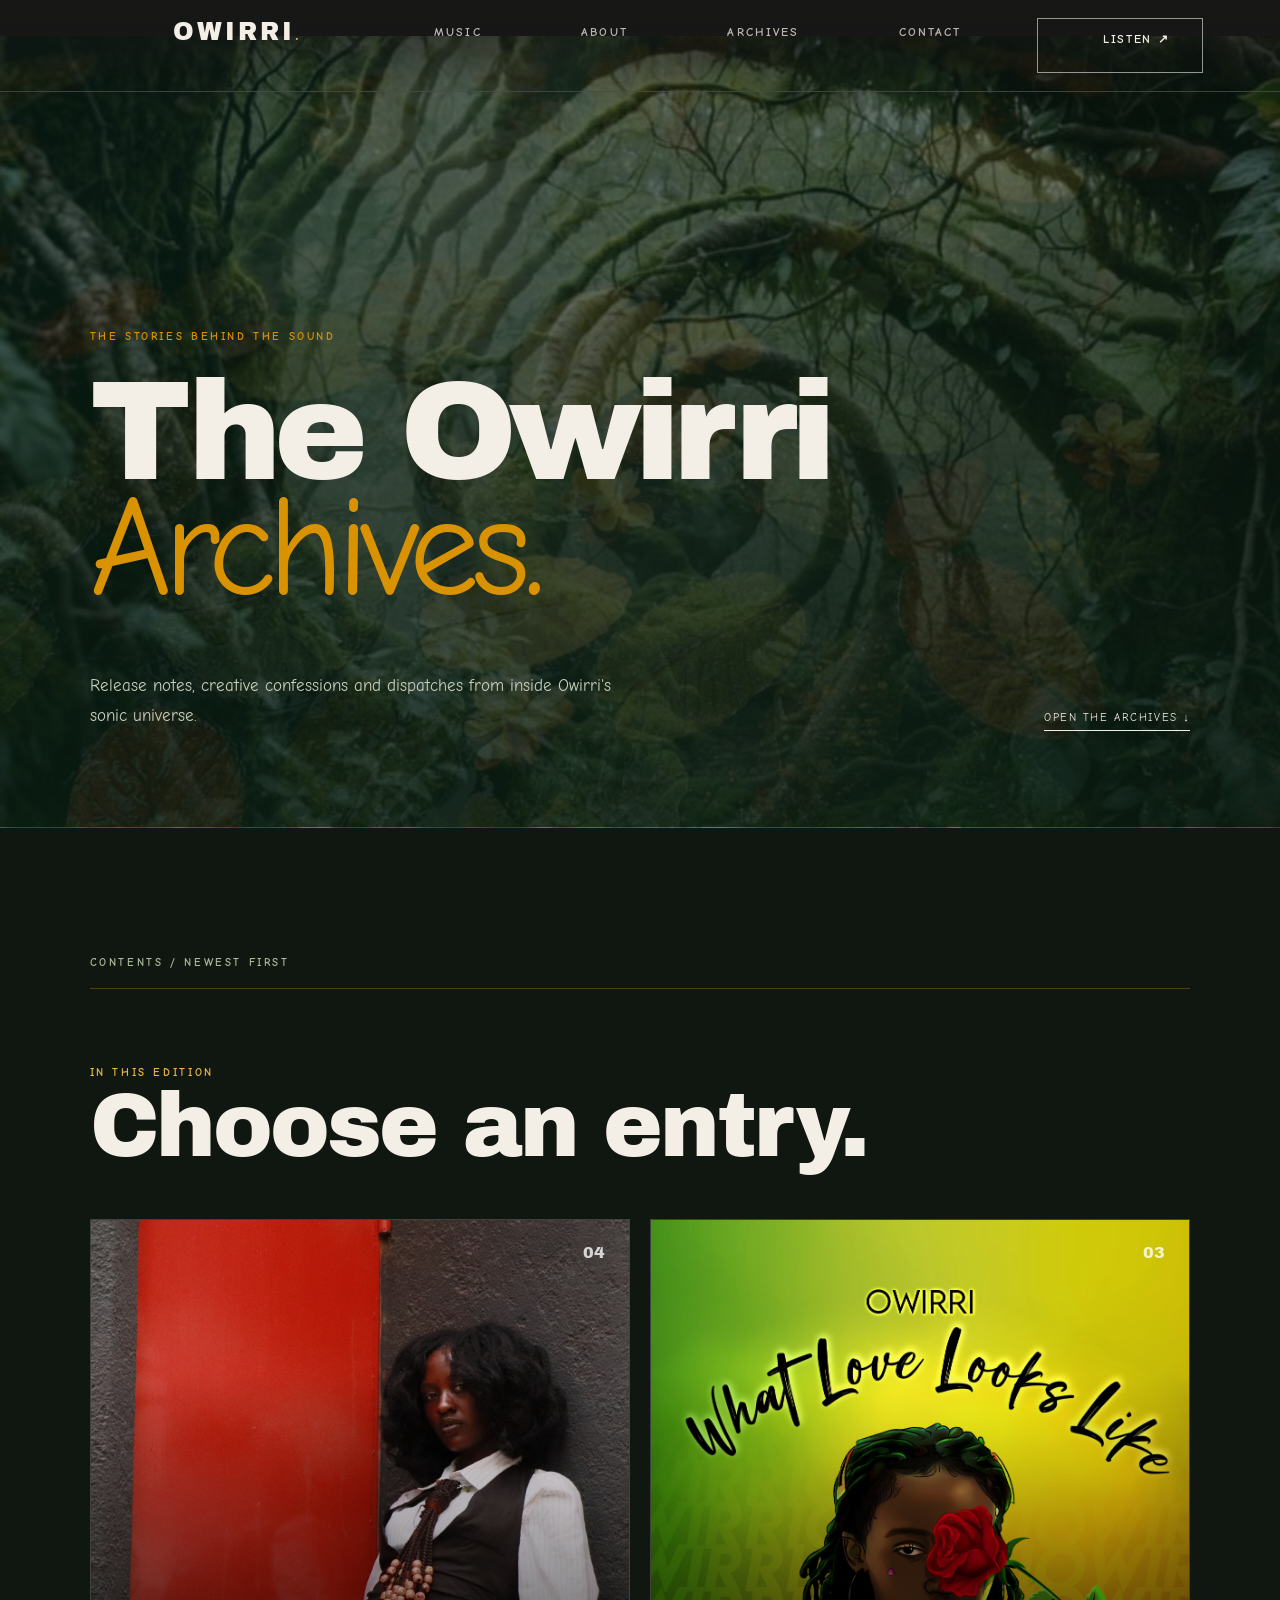
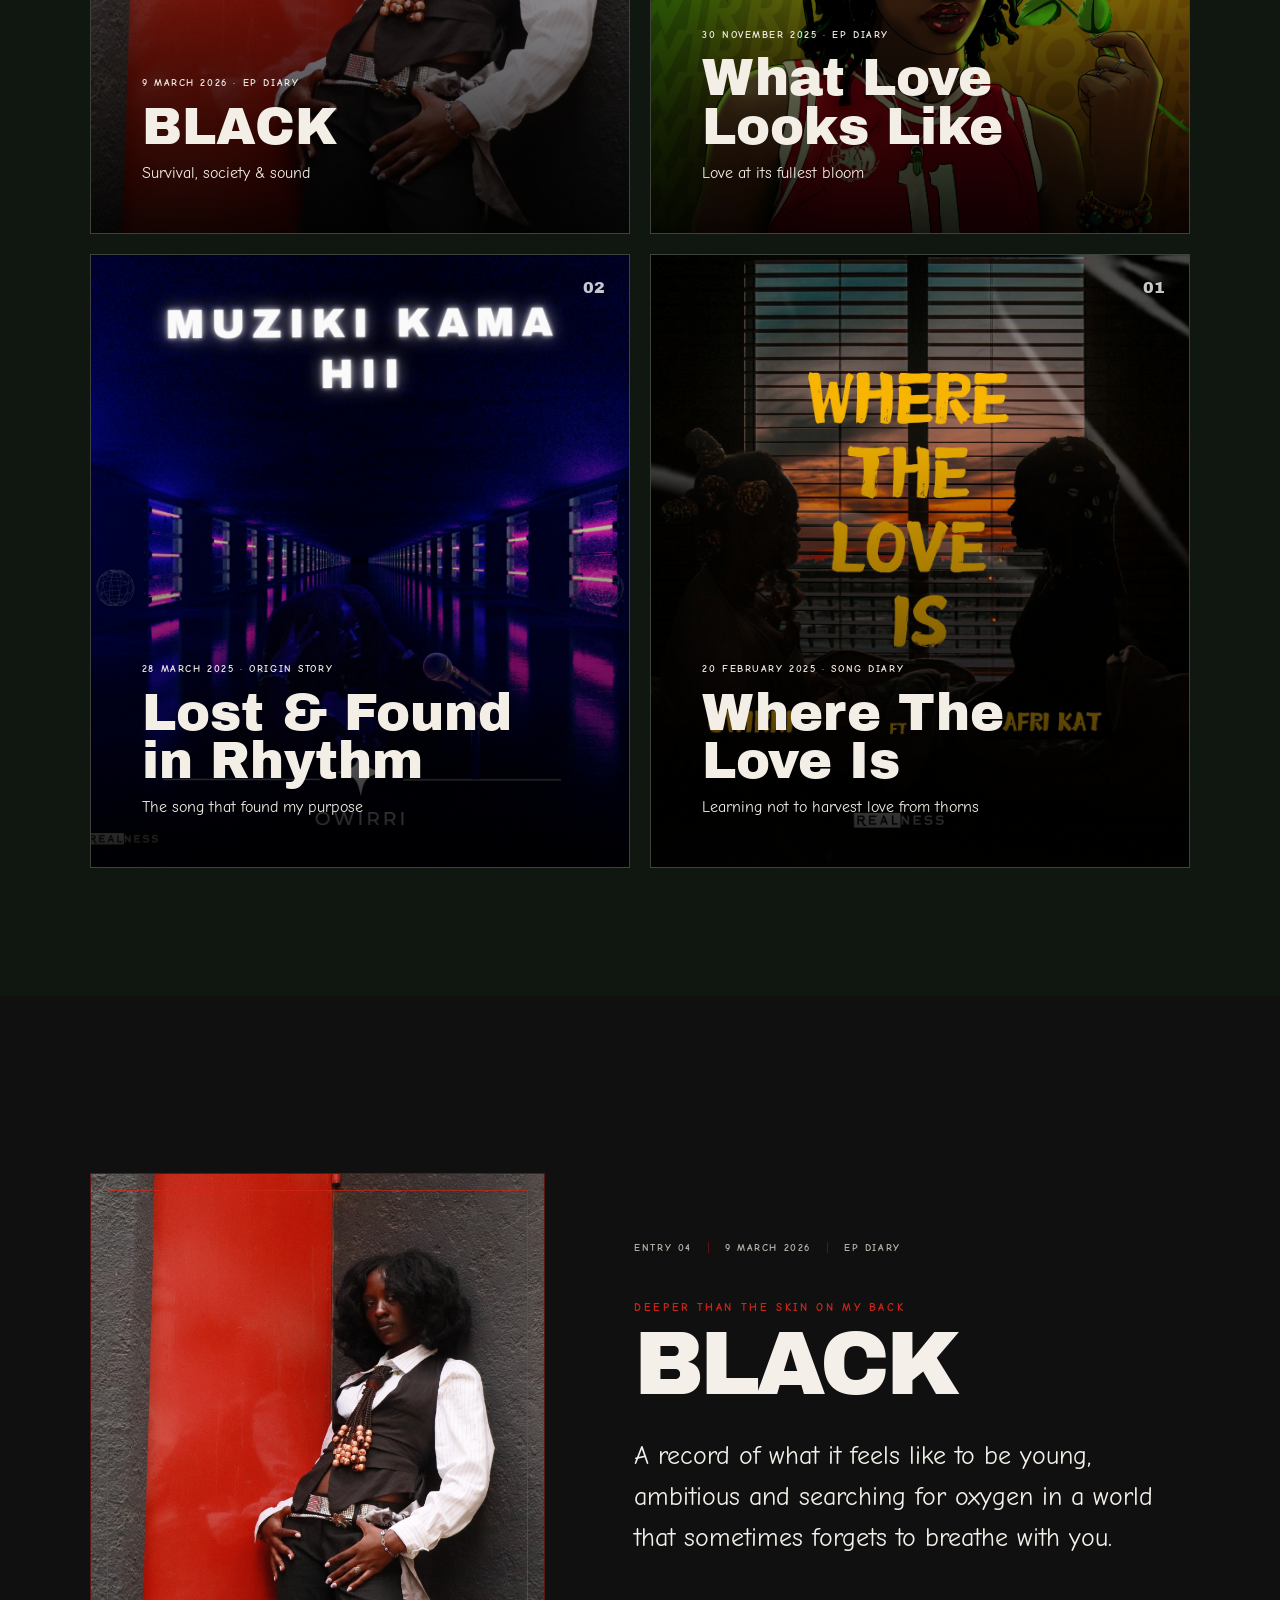
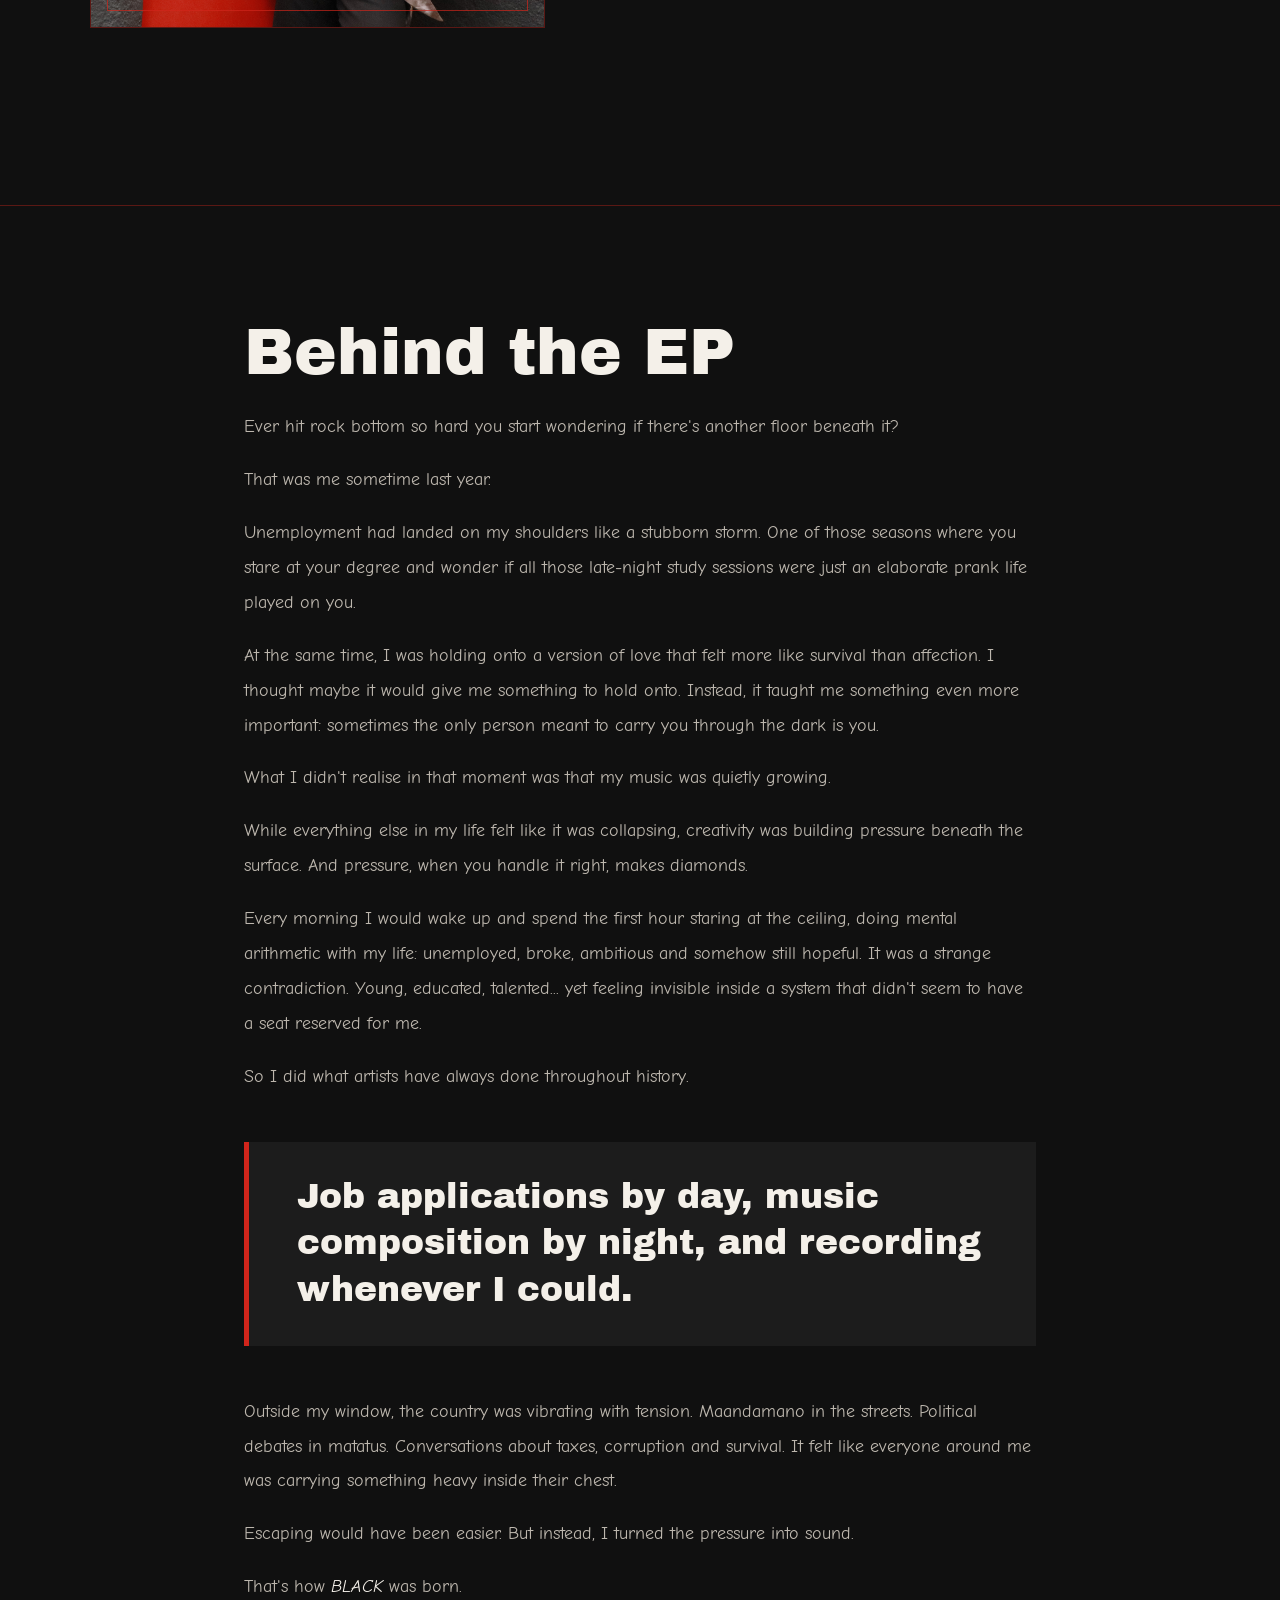
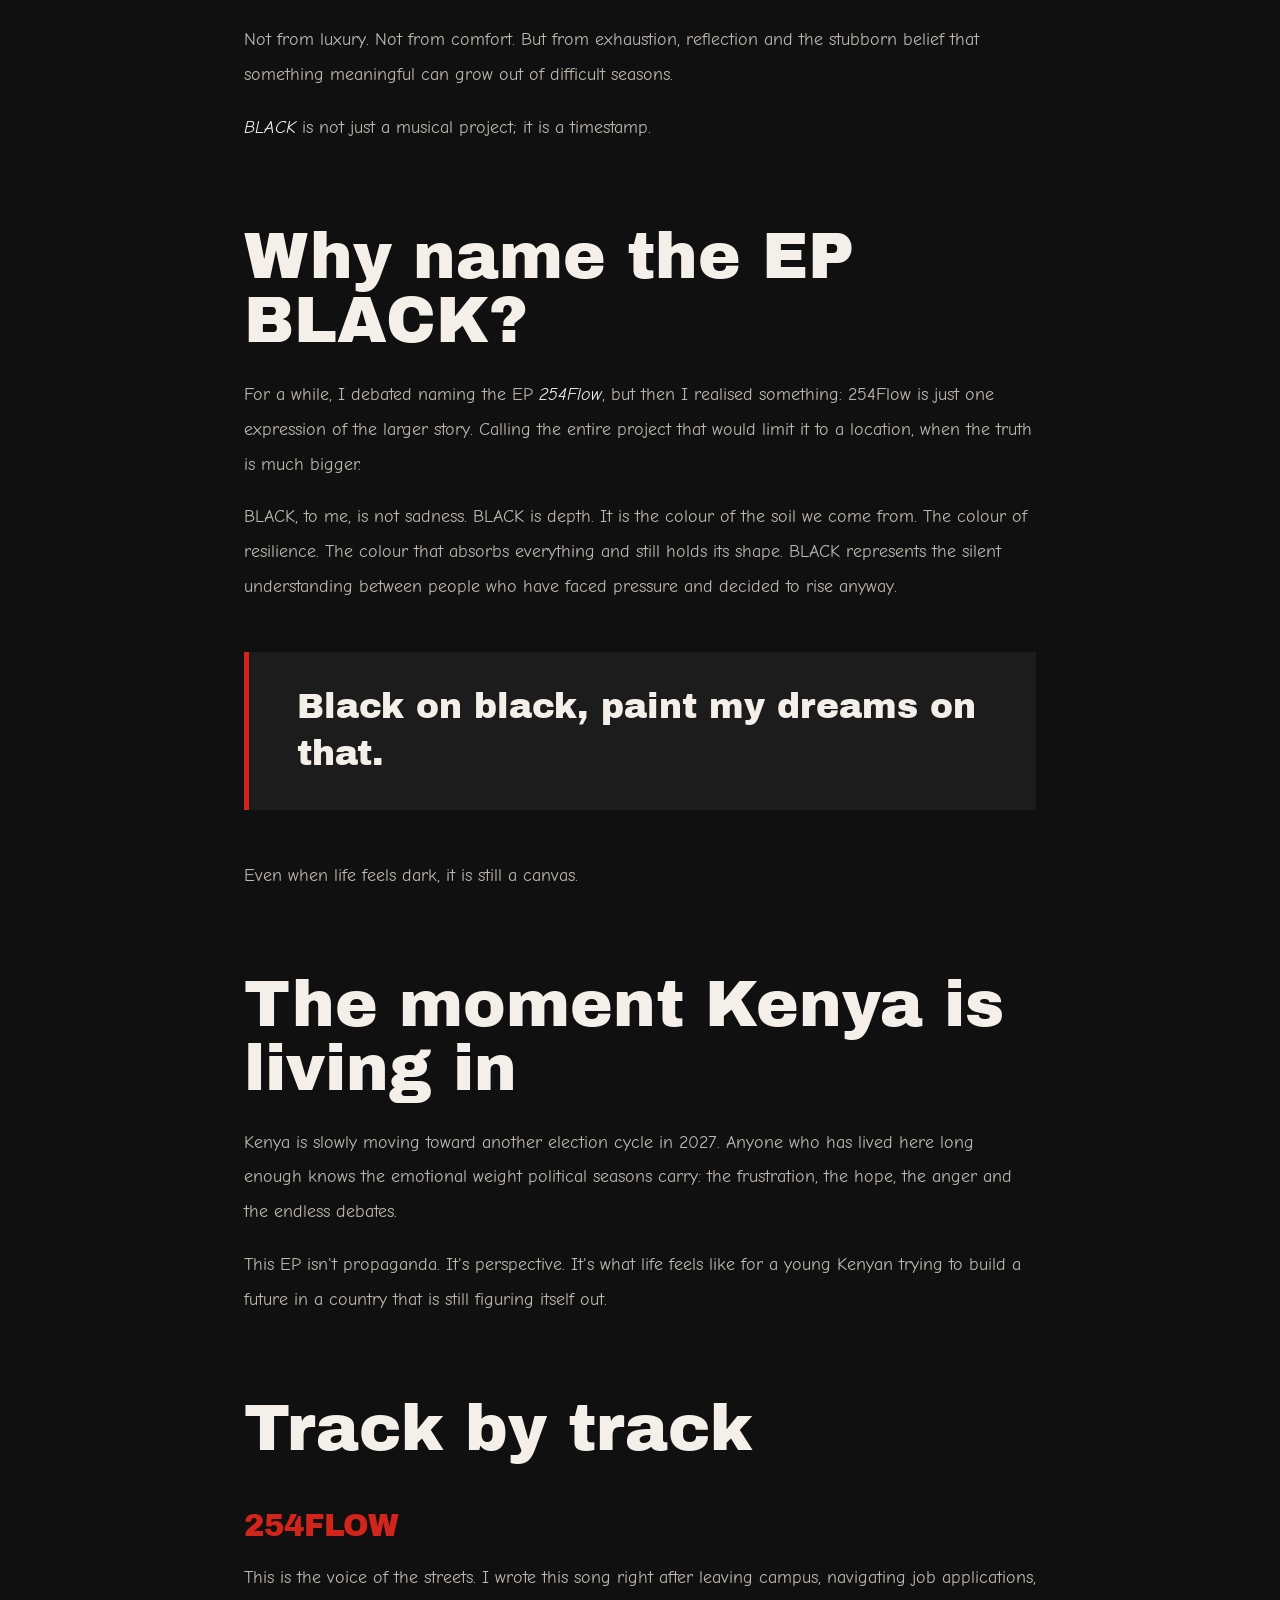
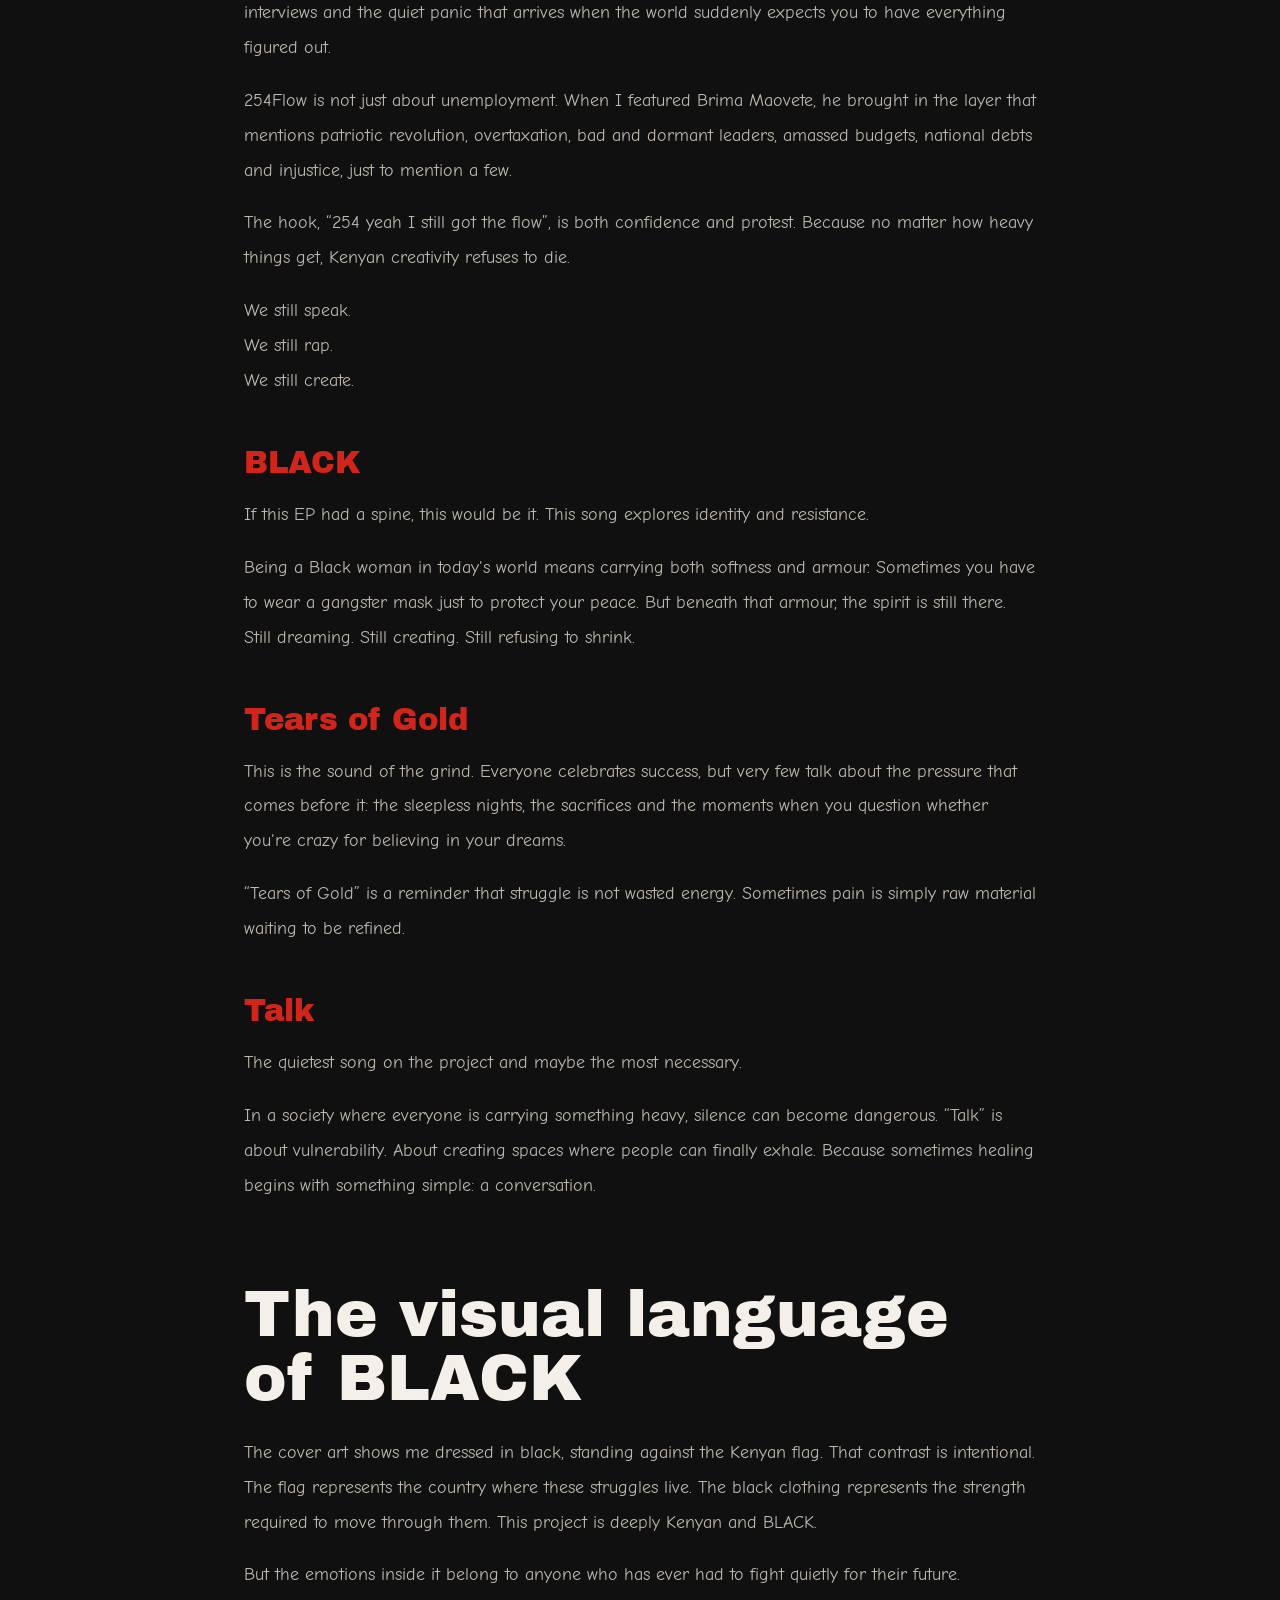
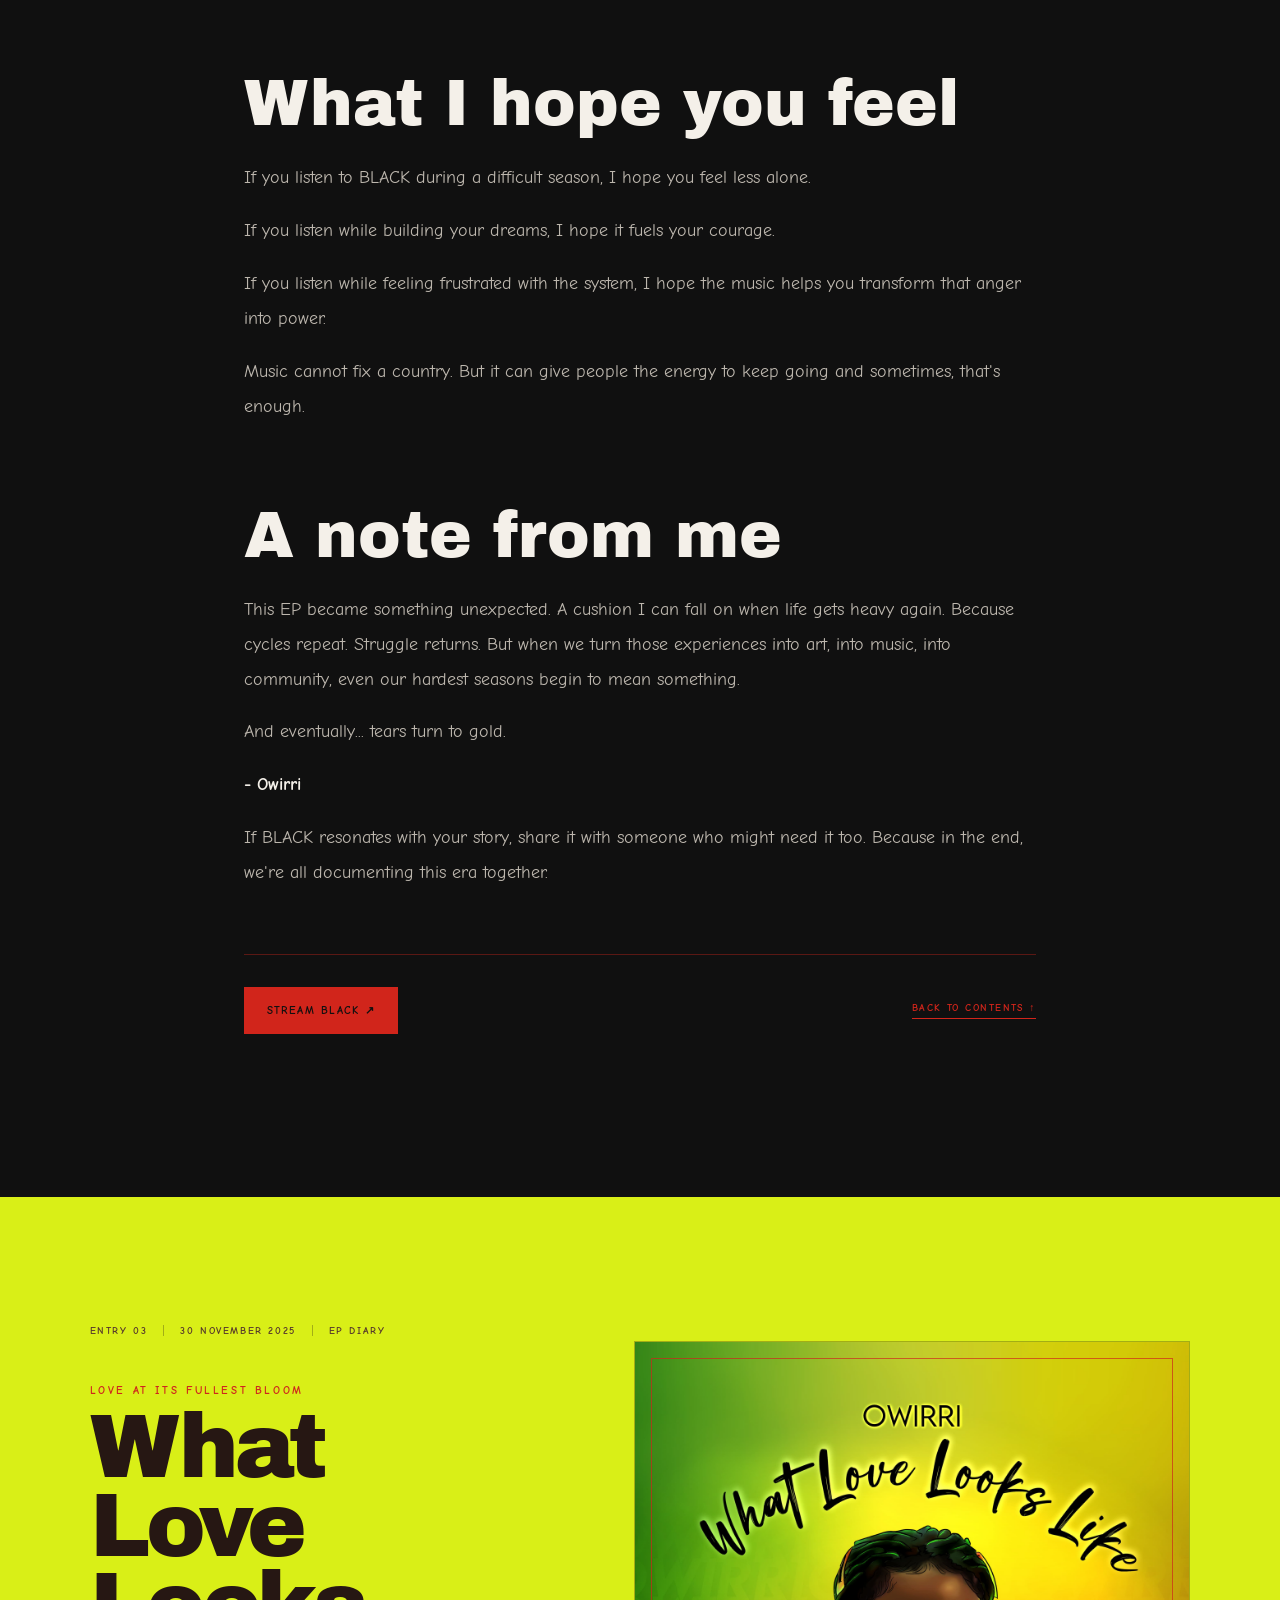
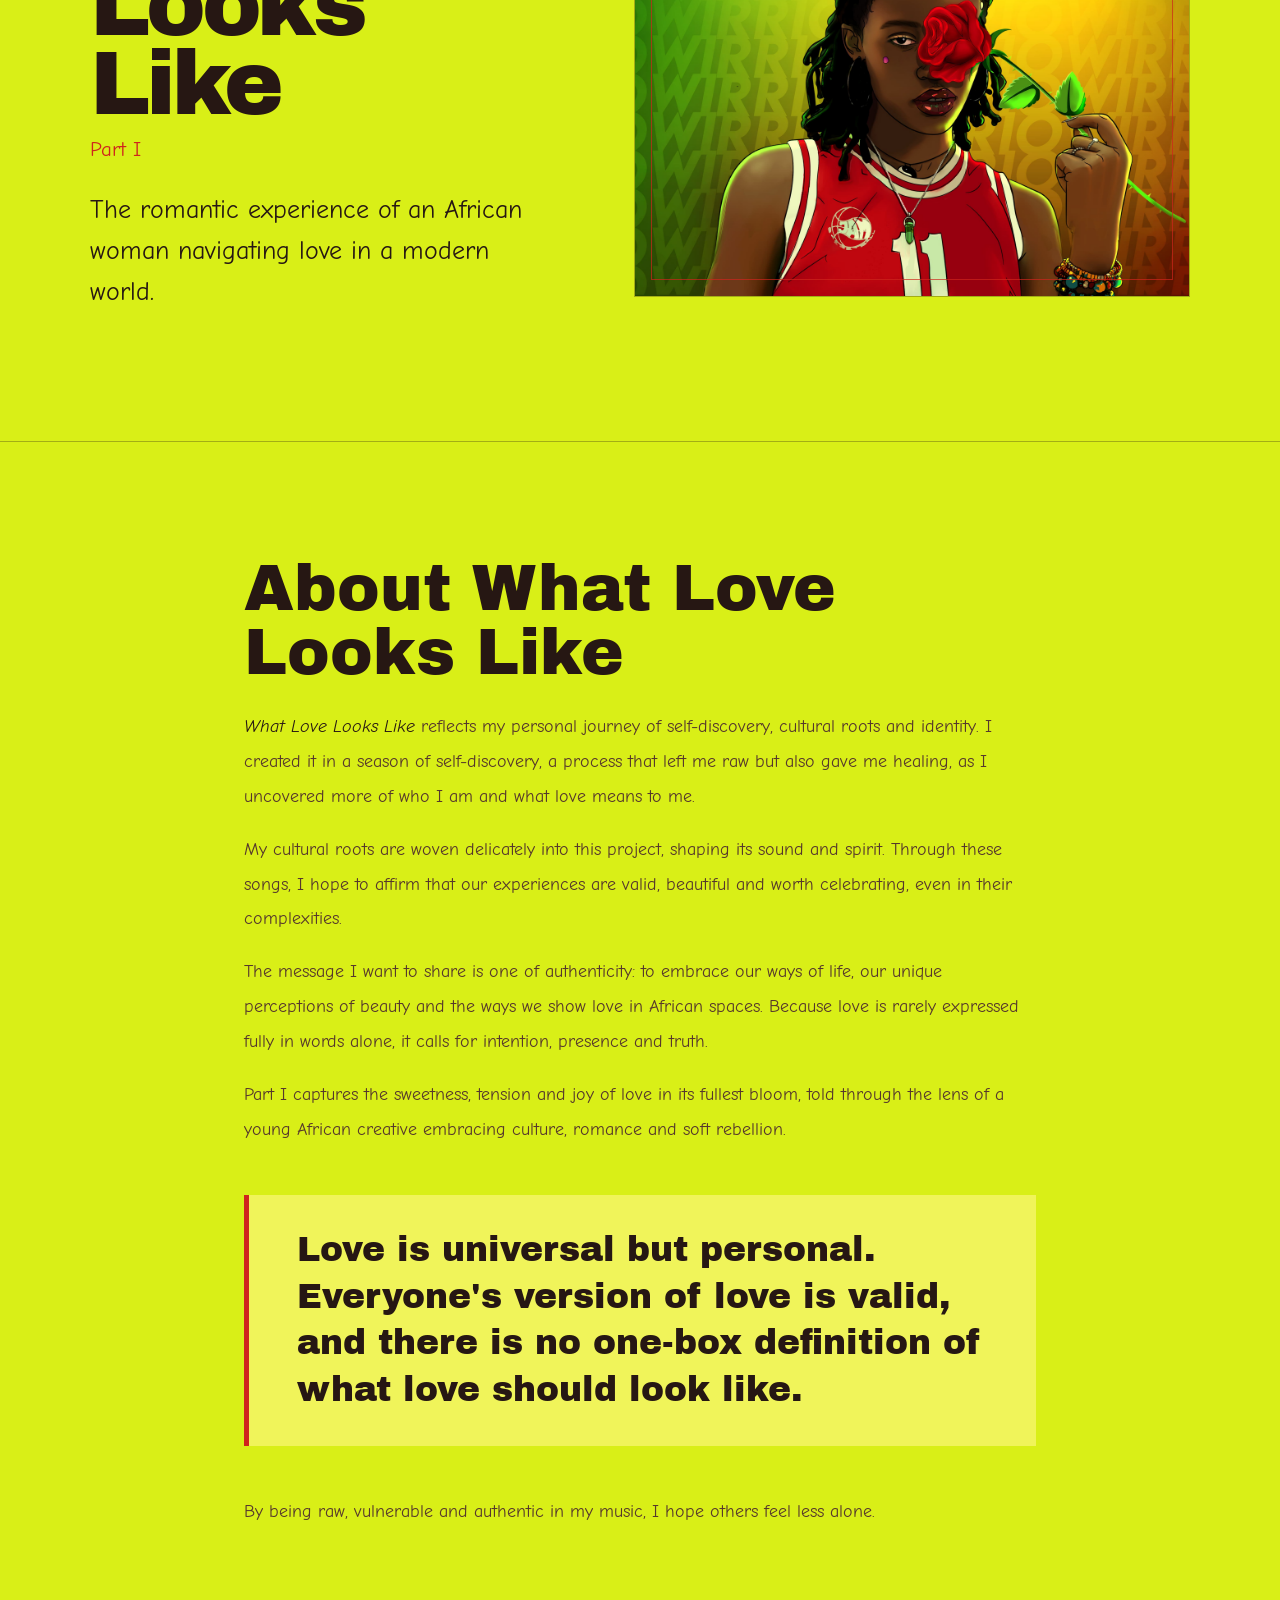
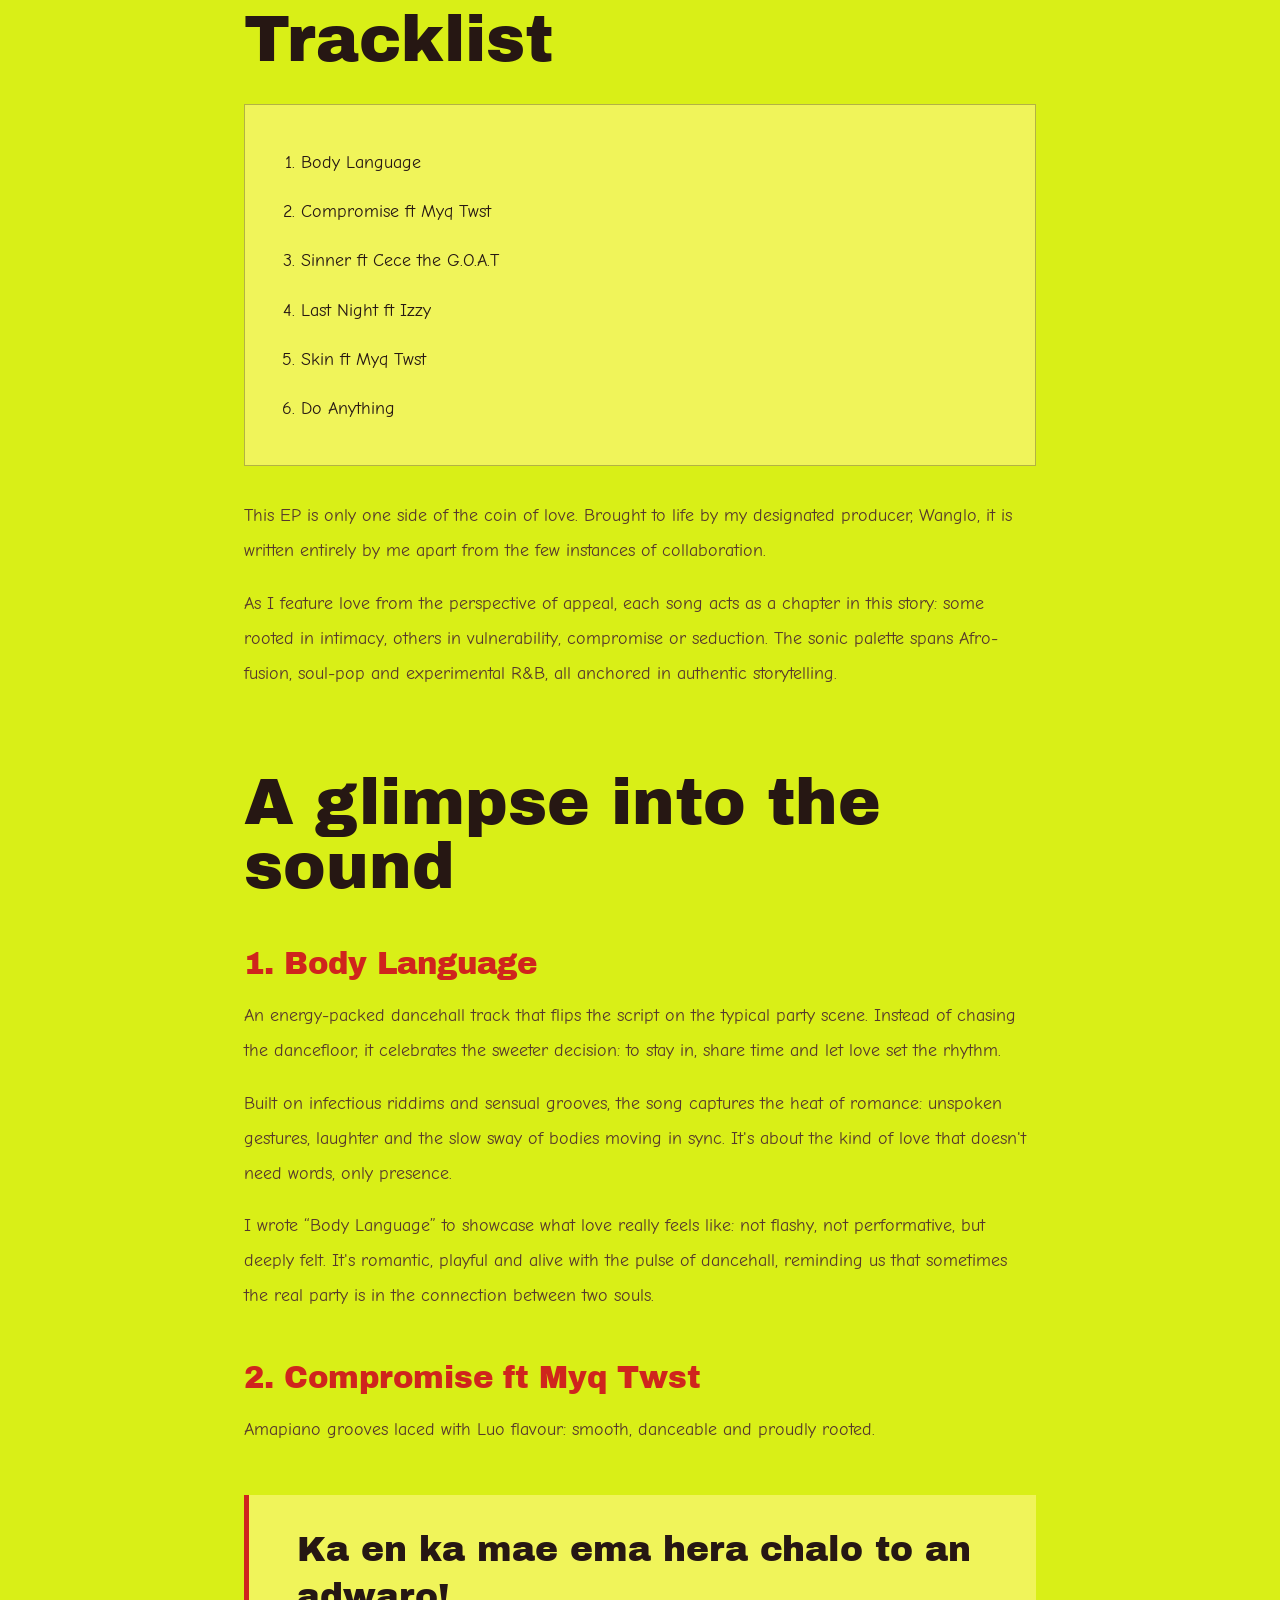
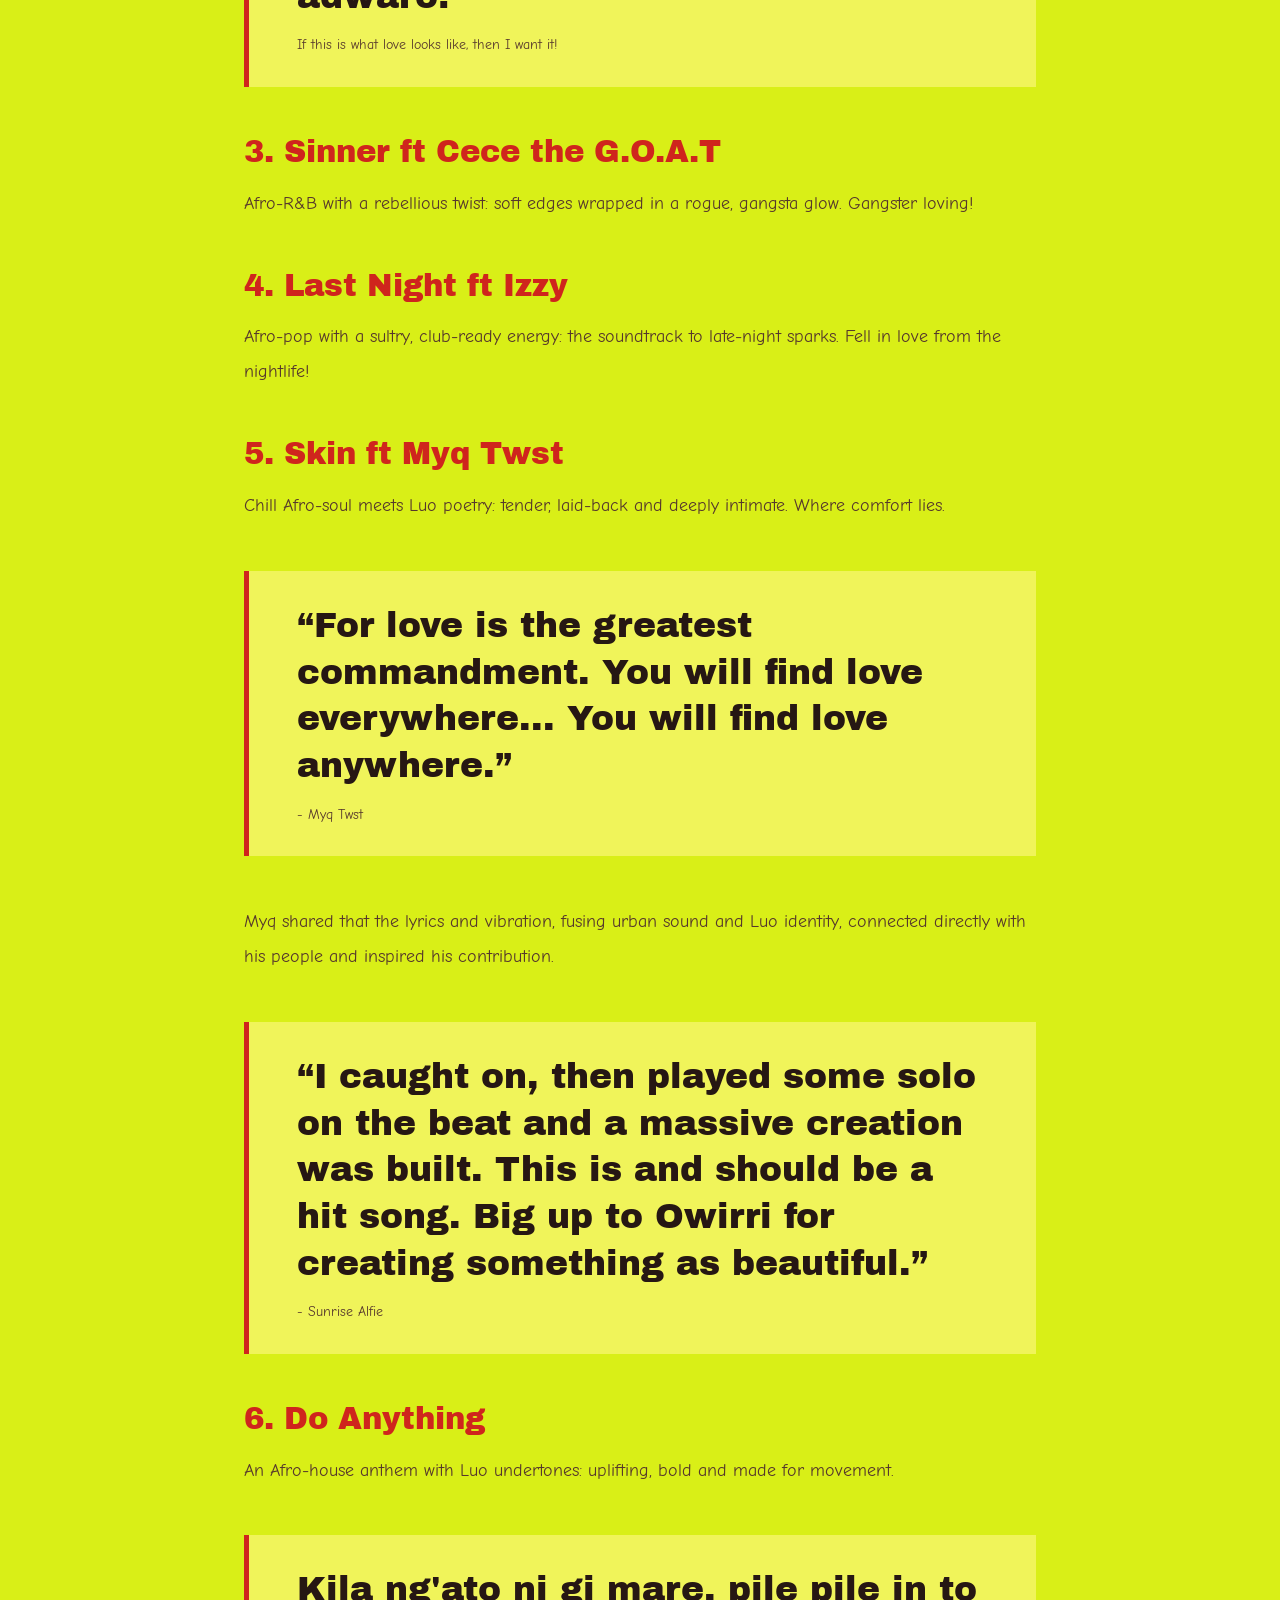
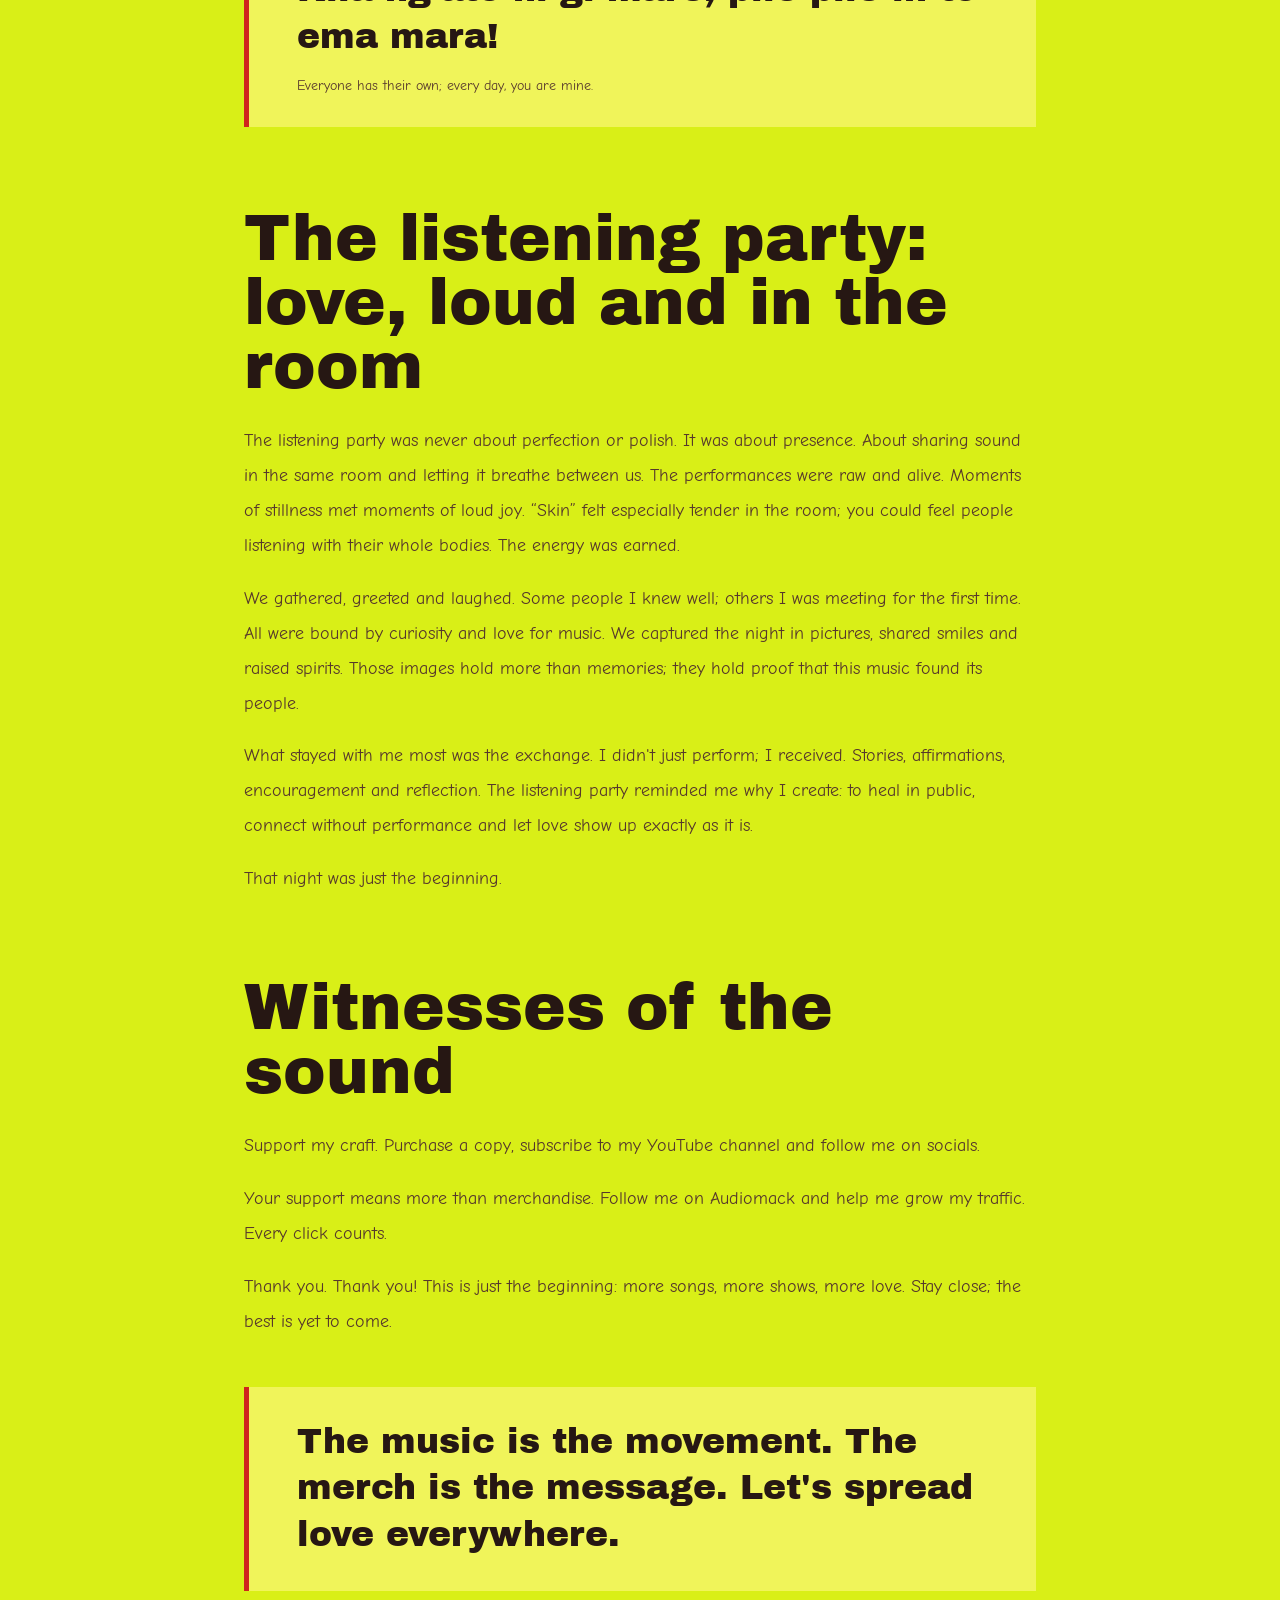
==== commit a53eae71: "Publish the complete Owirri Archives" ====
--- a/archives.html
+++ b/archives.html
@@ -1,481 +1,1045 @@
 <!doctype html>
+
 <html lang="en">
-
-<head>
-  <meta charset="utf-8">
-  <meta name="viewport" content="width=device-width, initial-scale=1">
-
-  <title>The Owirri Archives | Music, Stories & Reflections</title>
-
-<meta
-  name="description"
-  content="Read The Owirri Archives: release stories, creative reflections, behind-the-scenes notes and diary entries from Kenyan singer-songwriter Owirri."
-/>
-
-<meta
-  name="author"
-  content="Owirri"
-/>
-
-<meta
-  name="robots"
-  content="index, follow, max-image-preview:large"
-/>
-
-<link
-  rel="canonical"
-  href="https://soulbyowirri.co.ke/archives.html"
-/>
-
-<meta
-  property="og:type"
-  content="website"
-/>
-
-<meta
-  property="og:site_name"
-  content="Owirri 2k: A Sonic Universe"
-/>
-
-<meta
-  property="og:title"
-  content="The Owirri Archives"
-/>
-
-<meta
-  property="og:description"
-  content="Release stories, behind-the-scenes notes and reflections from inside Owirri’s sonic universe."
-/>
-
-<meta
-  property="og:url"
-  content="https://soulbyowirri.co.ke/archives.html"
-/>
-
-<meta
-  property="og:image"
-  content="https://soulbyowirri.co.ke/assets/images/owirri-featured.JPG"
-/>
-
-<meta
-  property="og:image:alt"
-  content="Kenyan singer-songwriter Owirri"
-/>
-
-<meta
-  name="twitter:card"
-  content="summary_large_image"
-/>
-
-<meta
-  name="twitter:title"
-  content="The Owirri Archives"
-/>
-
-<meta
-  name="twitter:description"
-  content="Music, stories and reflections from inside Owirri’s sonic universe."
-/>
-
-<meta
-  name="twitter:image"
-  content="https://soulbyowirri.co.ke/assets/images/owirri-featured.JPG"
-/>
-
-  <link rel="preconnect" href="https://fonts.googleapis.com">
-  <link rel="preconnect" href="https://fonts.gstatic.com" crossorigin>
-
-  <link
-    href="https://fonts.googleapis.com/css2?family=Archivo+Black&family=Comic+Neue:wght@400;700&display=swap"
-    rel="stylesheet"
-  >
-
-  <link rel="stylesheet" href="styles.css?v=6">
-  <link rel="stylesheet" href="interactions.css?v=6">
-
-  <script src="script.js?v=6" defer></script>
-
-  <script type="application/ld+json">
-{
-  "@context": "https://schema.org",
-  "@type": "CollectionPage",
-  "@id": "https://soulbyowirri.co.ke/archives.html#archives",
-  "url": "https://soulbyowirri.co.ke/archives.html",
-  "name": "The Owirri Archives",
-  "description": "Release stories, creative reflections and behind-the-scenes entries from Owirri.",
-  "inLanguage": "en-KE",
-  "author": {
-    "@type": "Person",
-    "@id": "https://soulbyowirri.co.ke/#owirri",
-    "name": "Owirri"
-  },
-  "isPartOf": {
-    "@type": "WebSite",
-    "@id": "https://soulbyowirri.co.ke/#website"
-  }
-}
-</script>
-</head>
-
-<body>
-  <main>
-
-    <!-- Navigation -->
-    <nav class="nav archiveNav" aria-label="Primary navigation">
-      <a href="index.html#top" class="wordmark">
-        OWIRRI<span>.</span>
-      </a>
-
-      <button
-        class="menuButton"
-        type="button"
-        aria-label="Open navigation"
-        aria-expanded="false"
+  <head>
+     
+    <meta charset="utf-8" />
+
+     
+    <meta name="viewport" content="width=device-width, initial-scale=1" />
+
+     
+    <title>The Owirri Archives | Music, Stories & Reflections</title>
+
+    <meta
+      name="description"
+      content="Read The Owirri Archives: release stories, creative reflections, behind-the-scenes notes and diary entries from Kenyan singer-songwriter Owirri."
+    />
+
+    <meta name="author" content="Owirri" />
+
+    <meta name="robots" content="index, follow, max-image-preview:large" />
+
+    <link rel="canonical" href="https://soulbyowirri.co.ke/archives.html" />
+
+    <meta property="og:type" content="website" />
+
+    <meta property="og:site_name" content="Owirri 2k: A Sonic Universe" />
+
+    <meta property="og:title" content="The Owirri Archives" />
+
+    <meta
+      property="og:description"
+      content="Release stories, behind-the-scenes notes and reflections from inside Owirri’s sonic universe."
+    />
+
+    <meta
+      property="og:url"
+      content="https://soulbyowirri.co.ke/archives.html"
+    />
+
+    <meta
+      property="og:image"
+      content="https://soulbyowirri.co.ke/assets/images/owirri-featured.JPG"
+    />
+
+    <meta property="og:image:alt" content="Kenyan singer-songwriter Owirri" />
+
+    <meta name="twitter:card" content="summary_large_image" />
+
+    <meta name="twitter:title" content="The Owirri Archives" />
+
+    <meta
+      name="twitter:description"
+      content="Music, stories and reflections from inside Owirri’s sonic universe."
+    />
+
+    <meta
+      name="twitter:image"
+      content="https://soulbyowirri.co.ke/assets/images/owirri-featured.JPG"
+    />
+
+     
+    <link rel="preconnect" href="https://fonts.googleapis.com" />
+
+     
+    <link rel="preconnect" href="https://fonts.gstatic.com" crossorigin />
+
+     
+    <link
+      href="https://fonts.googleapis.com/css2?family=Archivo+Black&family=Comic+Neue:wght@400;700&display=swap"
+      rel="stylesheet"
+    />
+
+     
+    <link rel="stylesheet" href="styles.css?v=7" />
+
+     
+    <link rel="stylesheet" href="interactions.css?v=6" />
+
+     
+    <script src="script.js?v=6" defer></script>
+
+     
+    <script type="application/ld+json">
+      {
+        "@context": "https://schema.org",
+
+        "@type": "CollectionPage",
+
+        "@id": "https://soulbyowirri.co.ke/archives.html#archives",
+
+        "url": "https://soulbyowirri.co.ke/archives.html",
+
+        "name": "The Owirri Archives",
+
+        "description": "Release stories, creative reflections and behind-the-scenes entries from Owirri.",
+
+        "inLanguage": "en-KE",
+
+        "author": {
+          "@type": "Person",
+
+          "@id": "https://soulbyowirri.co.ke/#owirri",
+
+          "name": "Owirri"
+        },
+
+        "isPartOf": {
+          "@type": "WebSite",
+
+          "@id": "https://soulbyowirri.co.ke/#website"
+        }
+      }
+    </script>
+  </head>
+
+  <body>
+     
+    <main>
+         
+      <!-- Navigation -->
+
+         
+      <nav class="nav archiveNav" aria-label="Primary navigation">
+             
+        <a href="index.html#top" class="wordmark">
+                  OWIRRI<span>.</span>
+
+               
+        </a>
+
+             
+        <button
+          class="menuButton"
+          type="button"
+          aria-label="Open navigation"
+          aria-expanded="false"
+        >
+                  MENU      
+        </button>
+
+             
+        <div class="navlinks">
+                  <a href="index.html#music">Music</a>
+
+                  <a href="index.html#story">About</a>
+
+                  <a href="archives.html" aria-current="page">Archives</a>
+
+                  <a href="index.html#contact">Contact</a>
+
+               
+        </div>
+
+             
+        <a class="navCta" href="index.html#music">         Listen ↗       </a>
+
+           
+      </nav>
+
+         
+      <!-- Archive cover -->
+      <header class="archiveCover" id="top">
+        <p class="archiveIssue">THE STORIES BEHIND THE SOUND</p>
+        <h1>The Owirri<br /><span>Archives.</span></h1>
+        <div class="archiveCoverFooter">
+          <p>
+            Release notes, creative confessions and dispatches from inside
+            Owirri's sonic universe.
+          </p>
+          <a class="textLink" href="#contents">Open the archives ↓</a>
+        </div>
+      </header>
+
+      <!-- Contents / article tiles -->
+      <section
+        class="archiveContents section"
+        id="contents"
+        aria-labelledby="contentsTitle"
       >
-        MENU
-      </button>
-
-      <div class="navlinks">
-        <a href="index.html#music">Music</a>
-        <a href="index.html#story">About</a>
-        <a href="archives.html" aria-current="page">Archives</a>
-        <a href="index.html#contact">Contact</a>
-      </div>
-
-      <a
-        class="navCta"
-        href="index.html#music"
-      >
-        Listen ↗
-      </a>
-    </nav>
-
-
-    <!-- Archive cover -->
-    <header class="archiveCover" id="top">
-      <p class="archiveIssue">THE STORIES BEHIND THE SOUND</p>
-
-      <h1>
-        The Owirri<br>
-        <span>Archives.</span>
-      </h1>
-
-      <div class="archiveCoverFooter">
-        <p>
-          Release notes, creative confessions and dispatches from
-          inside Owirri’s sonic universe.
-        </p>
-
-        <a class="textLink" href="#entries">
-          Open the archives ↓
-        </a>
-      </div>
-    </header>
-
-
-    <!-- Contents -->
-    <section class="archiveContents section" aria-labelledby="contentsTitle">
-      <div class="sectionNum">CONTENTS / NEWEST FIRST</div>
-
-      <div class="archiveContentsGrid">
-        <div>
+        <div class="sectionNum">CONTENTS / NEWEST FIRST</div>
+        <div class="archiveContentsIntro">
           <p class="kicker">IN THIS EDITION</p>
           <h2 id="contentsTitle">Choose an entry.</h2>
         </div>
 
         <ol class="archiveIndex">
-          <li>
-            <a href="#attention">
-              <span>01</span>
-              <strong>Attention ft Zeefu</strong>
-              <small>August 2026</small>
+          <li class="archiveTile archiveTileBlack">
+            <a href="#black">
+              <img
+                src="assets/images/IMG_0516.JPG"
+                alt="Owirri photographed for the BLACK era"
+              />
+              <span class="archiveTileShade"></span>
+              <span class="archiveTileNumber">04</span>
+              <span class="archiveTileCopy">
+                <small>9 MARCH 2026 · EP DIARY</small>
+                <strong>BLACK</strong>
+                <em>Survival, society &amp; sound</em>
+              </span>
             </a>
           </li>
 
-          <li>
-            <a href="#black">
-              <span>02</span>
-              <strong>BLACK</strong>
-              <small>March 2026</small>
+          <li class="archiveTile archiveTileLove">
+            <a href="#what-love-looks-like">
+              <img
+                src="assets/images/what-love-looks-like.jpg"
+                alt="What Love Looks Like Part I artwork"
+              />
+              <span class="archiveTileShade"></span>
+              <span class="archiveTileNumber">03</span>
+              <span class="archiveTileCopy">
+                <small>30 NOVEMBER 2025 · EP DIARY</small>
+                <strong>What Love Looks Like</strong>
+                <em>Love at its fullest bloom</em>
+              </span>
             </a>
           </li>
 
-          <li>
-            <a href="#what-love-looks-like">
-              <span>03</span>
-              <strong>What Love Looks Like</strong>
-              <small>2025</small>
+          <li class="archiveTile archiveTileMuziki">
+            <a href="#muziki-kama-hii">
+              <img
+                src="assets/images/muziki-kama-hii.png"
+                alt="Muziki Kama Hii artwork"
+              />
+              <span class="archiveTileShade"></span>
+              <span class="archiveTileNumber">02</span>
+              <span class="archiveTileCopy">
+                <small>28 MARCH 2025 · ORIGIN STORY</small>
+                <strong>Lost &amp; Found in Rhythm</strong>
+                <em>The song that found my purpose</em>
+              </span>
             </a>
           </li>
 
-          <li>
-            <a href="#muziki-kama-hii">
-              <span>04</span>
-              <strong>Muziki Kama Hii</strong>
-              <small>November 2023</small>
+          <li class="archiveTile archiveTileWhereLove">
+            <a href="#where-the-love-is">
+              <img
+                src="assets/images/Wh.jpg"
+                alt="Where The Love Is by Owirri featuring AfriKat"
+              />
+              <span class="archiveTileShade"></span>
+              <span class="archiveTileNumber">01</span>
+              <span class="archiveTileCopy">
+                <small>20 FEBRUARY 2025 · SONG DIARY</small>
+                <strong>Where The Love Is</strong>
+                <em>Learning not to harvest love from thorns</em>
+              </span>
             </a>
           </li>
         </ol>
-      </div>
-    </section>
-
-
-    <!-- Entries -->
-    <section class="archiveEntries" id="entries">
-
-      <!-- Attention -->
-      <article class="archiveEntry" id="attention">
-        <div class="archiveEntryArt">
-          <img
-            src="assets/images/attention-cover.jpg"
-            alt="Attention by Owirri featuring Zeefu"
-          >
+      </section>
+
+      <!-- Full articles -->
+      <section
+        class="archiveEntries"
+        id="entries"
+        aria-label="Archive articles"
+      >
+        <!-- BLACK -->
+        <article class="archiveArticle archiveArticleBlack" id="black">
+          <header class="articleHero">
+            <div class="articleHeroArt">
+              <img
+                src="assets/images/IMG_0516.JPG"
+                alt="Owirri in the BLACK era"
+                loading="lazy"
+              />
+            </div>
+            <div class="articleHeroCopy">
+              <div class="archiveEntryMeta">
+                <span>ENTRY 04</span><span>9 MARCH 2026</span
+                ><span>EP DIARY</span>
+              </div>
+              <p class="kicker">DEEPER THAN THE SKIN ON MY BACK</p>
+              <h2>BLACK</h2>
+              <p class="archiveStandfirst">
+                A record of what it feels like to be young, ambitious and
+                searching for oxygen in a world that sometimes forgets to
+                breathe with you.
+              </p>
+            </div>
+          </header>
+
+          <div class="articleBody">
+            <h3>Behind the EP</h3>
+            <p>
+              Ever hit rock bottom so hard you start wondering if there's
+              another floor beneath it?
+            </p>
+            <p>That was me sometime last year.</p>
+            <p>
+              Unemployment had landed on my shoulders like a stubborn storm. One
+              of those seasons where you stare at your degree and wonder if all
+              those late-night study sessions were just an elaborate prank life
+              played on you.
+            </p>
+            <p>
+              At the same time, I was holding onto a version of love that felt
+              more like survival than affection. I thought maybe it would give
+              me something to hold onto. Instead, it taught me something even
+              more important: sometimes the only person meant to carry you
+              through the dark is you.
+            </p>
+            <p>
+              What I didn't realise in that moment was that my music was quietly
+              growing.
+            </p>
+            <p>
+              While everything else in my life felt like it was collapsing,
+              creativity was building pressure beneath the surface. And
+              pressure, when you handle it right, makes diamonds.
+            </p>
+            <p>
+              Every morning I would wake up and spend the first hour staring at
+              the ceiling, doing mental arithmetic with my life: unemployed,
+              broke, ambitious and somehow still hopeful. It was a strange
+              contradiction. Young, educated, talented... yet feeling invisible
+              inside a system that didn't seem to have a seat reserved for me.
+            </p>
+            <p>So I did what artists have always done throughout history.</p>
+            <blockquote>
+              Job applications by day, music composition by night, and recording
+              whenever I could.
+            </blockquote>
+            <p>
+              Outside my window, the country was vibrating with tension.
+              Maandamano in the streets. Political debates in matatus.
+              Conversations about taxes, corruption and survival. It felt like
+              everyone around me was carrying something heavy inside their
+              chest.
+            </p>
+            <p>
+              Escaping would have been easier. But instead, I turned the
+              pressure into sound.
+            </p>
+            <p>That's how <em>BLACK</em> was born.</p>
+            <p>
+              Not from luxury. Not from comfort. But from exhaustion, reflection
+              and the stubborn belief that something meaningful can grow out of
+              difficult seasons.
+            </p>
+            <p>
+              <em>BLACK</em> is not just a musical project; it is a timestamp.
+            </p>
+
+            <h3>Why name the EP BLACK?</h3>
+            <p>
+              For a while, I debated naming the EP <em>254Flow</em>, but then I
+              realised something: 254Flow is just one expression of the larger
+              story. Calling the entire project that would limit it to a
+              location, when the truth is much bigger.
+            </p>
+            <p>
+              BLACK, to me, is not sadness. BLACK is depth. It is the colour of
+              the soil we come from. The colour of resilience. The colour that
+              absorbs everything and still holds its shape. BLACK represents the
+              silent understanding between people who have faced pressure and
+              decided to rise anyway.
+            </p>
+            <blockquote>Black on black, paint my dreams on that.</blockquote>
+            <p>Even when life feels dark, it is still a canvas.</p>
+
+            <h3>The moment Kenya is living in</h3>
+            <p>
+              Kenya is slowly moving toward another election cycle in 2027.
+              Anyone who has lived here long enough knows the emotional weight
+              political seasons carry: the frustration, the hope, the anger and
+              the endless debates.
+            </p>
+            <p>
+              This EP isn't propaganda. It's perspective. It's what life feels
+              like for a young Kenyan trying to build a future in a country that
+              is still figuring itself out.
+            </p>
+
+            <h3>Track by track</h3>
+            <h4>254FLOW</h4>
+            <p>
+              This is the voice of the streets. I wrote this song right after
+              leaving campus, navigating job applications, interviews and the
+              quiet panic that arrives when the world suddenly expects you to
+              have everything figured out.
+            </p>
+            <p>
+              254Flow is not just about unemployment. When I featured Brima
+              Maovete, he brought in the layer that mentions patriotic
+              revolution, overtaxation, bad and dormant leaders, amassed
+              budgets, national debts and injustice, just to mention a few.
+            </p>
+            <p>
+              The hook, “254 yeah I still got the flow”, is both confidence and
+              protest. Because no matter how heavy things get, Kenyan creativity
+              refuses to die.
+            </p>
+            <p>We still speak.<br />We still rap.<br />We still create.</p>
+
+            <h4>BLACK</h4>
+            <p>
+              If this EP had a spine, this would be it. This song explores
+              identity and resistance.
+            </p>
+            <p>
+              Being a Black woman in today's world means carrying both softness
+              and armour. Sometimes you have to wear a gangster mask just to
+              protect your peace. But beneath that armour, the spirit is still
+              there. Still dreaming. Still creating. Still refusing to shrink.
+            </p>
+
+            <h4>Tears of Gold</h4>
+            <p>
+              This is the sound of the grind. Everyone celebrates success, but
+              very few talk about the pressure that comes before it: the
+              sleepless nights, the sacrifices and the moments when you question
+              whether you're crazy for believing in your dreams.
+            </p>
+            <p>
+              “Tears of Gold” is a reminder that struggle is not wasted energy.
+              Sometimes pain is simply raw material waiting to be refined.
+            </p>
+
+            <h4>Talk</h4>
+            <p>
+              The quietest song on the project and maybe the most necessary.
+            </p>
+            <p>
+              In a society where everyone is carrying something heavy, silence
+              can become dangerous. “Talk” is about vulnerability. About
+              creating spaces where people can finally exhale. Because sometimes
+              healing begins with something simple: a conversation.
+            </p>
+
+            <h3>The visual language of BLACK</h3>
+            <p>
+              The cover art shows me dressed in black, standing against the
+              Kenyan flag. That contrast is intentional. The flag represents the
+              country where these struggles live. The black clothing represents
+              the strength required to move through them. This project is deeply
+              Kenyan and BLACK.
+            </p>
+            <p>
+              But the emotions inside it belong to anyone who has ever had to
+              fight quietly for their future.
+            </p>
+
+            <h3>What I hope you feel</h3>
+            <p>
+              If you listen to BLACK during a difficult season, I hope you feel
+              less alone.
+            </p>
+            <p>
+              If you listen while building your dreams, I hope it fuels your
+              courage.
+            </p>
+            <p>
+              If you listen while feeling frustrated with the system, I hope the
+              music helps you transform that anger into power.
+            </p>
+            <p>
+              Music cannot fix a country. But it can give people the energy to
+              keep going and sometimes, that's enough.
+            </p>
+
+            <h3>A note from me</h3>
+            <p>
+              This EP became something unexpected. A cushion I can fall on when
+              life gets heavy again. Because cycles repeat. Struggle returns.
+              But when we turn those experiences into art, into music, into
+              community, even our hardest seasons begin to mean something.
+            </p>
+            <p>And eventually... tears turn to gold.</p>
+            <p class="articleSignature">- Owirri</p>
+            <p>
+              If BLACK resonates with your story, share it with someone who
+              might need it too. Because in the end, we're all documenting this
+              era together.
+            </p>
+
+            <div class="articleCta">
+              <a
+                class="button articleButton"
+                href="https://open.spotify.com/album/5JWIcWLDFyDbvL78qyH93H"
+                target="_blank"
+                rel="noopener noreferrer"
+                >Stream BLACK ↗</a
+              >
+              <a class="backToContents" href="#contents">Back to contents ↑</a>
+            </div>
+          </div>
+        </article>
+
+        <!-- What Love Looks Like -->
+        <article
+          class="archiveArticle archiveArticleLove"
+          id="what-love-looks-like"
+        >
+          <header class="articleHero articleHeroReverse">
+            <div class="articleHeroArt">
+              <img
+                src="assets/images/what-love-looks-like.jpg"
+                alt="What Love Looks Like Part I artwork"
+                loading="lazy"
+              />
+            </div>
+            <div class="articleHeroCopy">
+              <div class="archiveEntryMeta">
+                <span>ENTRY 03</span><span>30 NOVEMBER 2025</span
+                ><span>EP DIARY</span>
+              </div>
+              <p class="kicker">LOVE AT ITS FULLEST BLOOM</p>
+              <h2>What Love<br />Looks Like <span>Part I</span></h2>
+              <p class="archiveStandfirst">
+                The romantic experience of an African woman navigating love in a
+                modern world.
+              </p>
+            </div>
+          </header>
+
+          <div class="articleBody">
+            <h3>About What Love Looks Like</h3>
+            <p>
+              <em>What Love Looks Like</em> reflects my personal journey of
+              self-discovery, cultural roots and identity. I created it in a
+              season of self-discovery, a process that left me raw but also gave
+              me healing, as I uncovered more of who I am and what love means to
+              me.
+            </p>
+            <p>
+              My cultural roots are woven delicately into this project, shaping
+              its sound and spirit. Through these songs, I hope to affirm that
+              our experiences are valid, beautiful and worth celebrating, even
+              in their complexities.
+            </p>
+            <p>
+              The message I want to share is one of authenticity: to embrace our
+              ways of life, our unique perceptions of beauty and the ways we
+              show love in African spaces. Because love is rarely expressed
+              fully in words alone, it calls for intention, presence and truth.
+            </p>
+            <p>
+              Part I captures the sweetness, tension and joy of love in its
+              fullest bloom, told through the lens of a young African creative
+              embracing culture, romance and soft rebellion.
+            </p>
+            <blockquote>
+              Love is universal but personal. Everyone's version of love is
+              valid, and there is no one-box definition of what love should look
+              like.
+            </blockquote>
+            <p>
+              By being raw, vulnerable and authentic in my music, I hope others
+              feel less alone.
+            </p>
+
+            <h3>Tracklist</h3>
+            <ol class="articleTracklist">
+              <li>Body Language</li>
+              <li>Compromise ft Myq Twst</li>
+              <li>Sinner ft Cece the G.O.A.T</li>
+              <li>Last Night ft Izzy</li>
+              <li>Skin ft Myq Twst</li>
+              <li>Do Anything</li>
+            </ol>
+            <p>
+              This EP is only one side of the coin of love. Brought to life by
+              my designated producer, Wanglo, it is written entirely by me apart
+              from the few instances of collaboration.
+            </p>
+            <p>
+              As I feature love from the perspective of appeal, each song acts
+              as a chapter in this story: some rooted in intimacy, others in
+              vulnerability, compromise or seduction. The sonic palette spans
+              Afro-fusion, soul-pop and experimental R&amp;B, all anchored in
+              authentic storytelling.
+            </p>
+
+            <h3>A glimpse into the sound</h3>
+            <h4>1. Body Language</h4>
+            <p>
+              An energy-packed dancehall track that flips the script on the
+              typical party scene. Instead of chasing the dancefloor, it
+              celebrates the sweeter decision: to stay in, share time and let
+              love set the rhythm.
+            </p>
+            <p>
+              Built on infectious riddims and sensual grooves, the song captures
+              the heat of romance: unspoken gestures, laughter and the slow sway
+              of bodies moving in sync. It's about the kind of love that doesn't
+              need words, only presence.
+            </p>
+            <p>
+              I wrote “Body Language” to showcase what love really feels like:
+              not flashy, not performative, but deeply felt. It's romantic,
+              playful and alive with the pulse of dancehall, reminding us that
+              sometimes the real party is in the connection between two souls.
+            </p>
+
+            <h4>2. Compromise ft Myq Twst</h4>
+            <p>
+              Amapiano grooves laced with Luo flavour: smooth, danceable and
+              proudly rooted.
+            </p>
+            <blockquote>
+              Ka en ka mae ema hera chalo to an adwaro!<br /><small
+                >If this is what love looks like, then I want it!</small
+              >
+            </blockquote>
+
+            <h4>3. Sinner ft Cece the G.O.A.T</h4>
+            <p>
+              Afro-R&amp;B with a rebellious twist: soft edges wrapped in a
+              rogue, gangsta glow. Gangster loving!
+            </p>
+
+            <h4>4. Last Night ft Izzy</h4>
+            <p>
+              Afro-pop with a sultry, club-ready energy: the soundtrack to
+              late-night sparks. Fell in love from the nightlife!
+            </p>
+
+            <h4>5. Skin ft Myq Twst</h4>
+            <p>
+              Chill Afro-soul meets Luo poetry: tender, laid-back and deeply
+              intimate. Where comfort lies.
+            </p>
+            <blockquote>
+              “For love is the greatest commandment. You will find love
+              everywhere... You will find love anywhere.”<cite>- Myq Twst</cite>
+            </blockquote>
+            <p>
+              Myq shared that the lyrics and vibration, fusing urban sound and
+              Luo identity, connected directly with his people and inspired his
+              contribution.
+            </p>
+            <blockquote>
+              “I caught on, then played some solo on the beat and a massive
+              creation was built. This is and should be a hit song. Big up to
+              Owirri for creating something as beautiful.”<cite
+                >- Sunrise Alfie</cite
+              >
+            </blockquote>
+
+            <h4>6. Do Anything</h4>
+            <p>
+              An Afro-house anthem with Luo undertones: uplifting, bold and made
+              for movement.
+            </p>
+            <blockquote>
+              Kila ng'ato ni gi mare, pile pile in to ema mara!<br /><small
+                >Everyone has their own; every day, you are mine.</small
+              >
+            </blockquote>
+
+            <h3>The listening party: love, loud and in the room</h3>
+            <p>
+              The listening party was never about perfection or polish. It was
+              about presence. About sharing sound in the same room and letting
+              it breathe between us. The performances were raw and alive.
+              Moments of stillness met moments of loud joy. “Skin” felt
+              especially tender in the room; you could feel people listening
+              with their whole bodies. The energy was earned.
+            </p>
+            <p>
+              We gathered, greeted and laughed. Some people I knew well; others
+              I was meeting for the first time. All were bound by curiosity and
+              love for music. We captured the night in pictures, shared smiles
+              and raised spirits. Those images hold more than memories; they
+              hold proof that this music found its people.
+            </p>
+            <p>
+              What stayed with me most was the exchange. I didn't just perform;
+              I received. Stories, affirmations, encouragement and reflection.
+              The listening party reminded me why I create: to heal in public,
+              connect without performance and let love show up exactly as it is.
+            </p>
+            <p>That night was just the beginning.</p>
+
+            <h3>Witnesses of the sound</h3>
+            <p>
+              Support my craft. Purchase a copy, subscribe to my YouTube channel
+              and follow me on socials.
+            </p>
+            <p>
+              Your support means more than merchandise. Follow me on Audiomack
+              and help me grow my traffic. Every click counts.
+            </p>
+            <p>
+              Thank you. Thank you! This is just the beginning: more songs, more
+              shows, more love. Stay close; the best is yet to come.
+            </p>
+            <blockquote>
+              The music is the movement. The merch is the message. Let's spread
+              love everywhere.
+            </blockquote>
+
+            <h3>Credits</h3>
+            <ul class="articleCredits">
+              <li><strong>Main artist:</strong> Owirri</li>
+              <li><strong>Executive producer:</strong> Realness</li>
+              <li>
+                <strong>Other producers:</strong> Wanglo, Towahla, Sunrise Alfie
+              </li>
+              <li><strong>Lead illustrator:</strong> Lora Arts</li>
+              <li>
+                <strong>Visual artist:</strong> Uradi Films at Ylab Studios
+              </li>
+              <li><strong>Director:</strong> Chitayi Lisanza</li>
+              <li><strong>Choreographer:</strong> call.me.T</li>
+              <li><strong>Featured artists:</strong> Myq Twst, Izzy, Cece</li>
+            </ul>
+
+            <div class="articleCta">
+              <a
+                class="button articleButton"
+                href="https://open.spotify.com/album/7qBEAhfD0J2901HElE4laf"
+                target="_blank"
+                rel="noopener noreferrer"
+                >Stream the EP ↗</a
+              >
+              <a
+                class="button articleButtonSecondary"
+                href="https://soulbyowirri.hustlesasa.shop/"
+                target="_blank"
+                rel="noopener noreferrer"
+                >Support My Craft ↗</a
+              >
+              <a class="backToContents" href="#contents">Back to contents ↑</a>
+            </div>
+          </div>
+        </article>
+
+        <!-- Muziki Kama Hii -->
+        <article
+          class="archiveArticle archiveArticleMuziki"
+          id="muziki-kama-hii"
+        >
+          <header class="articleHero">
+            <div class="articleHeroArt">
+              <img
+                src="assets/images/muziki-kama-hii.png"
+                alt="Muziki Kama Hii artwork"
+                loading="lazy"
+              />
+            </div>
+            <div class="articleHeroCopy">
+              <div class="archiveEntryMeta">
+                <span>ENTRY 02</span><span>28 MARCH 2025</span
+                ><span>ORIGIN STORY</span>
+              </div>
+              <p class="kicker">THE SONG THAT FOUND MY PURPOSE</p>
+              <h2>Lost &amp; Found<br />in Rhythm</h2>
+              <p class="archiveStandfirst">
+                The making of <em>Muziki Kama Hii</em>: my first public
+                creation, first official release and the moment music became a
+                career.
+              </p>
+            </div>
+          </header>
+
+          <div class="articleBody">
+            <p>
+              Sometime in October 2023, I was knee-deep in my final year of
+              campus, staring at the finish line with a mix of excitement and
+              low-key panic. The future felt like an unsolved puzzle - fresh
+              graduates in Kenya know the drill. Opportunities were scarce, and
+              even though I was pursuing a course I'd been passionate about for
+              a whole decade, that didn't make the transition from student to
+              working adult any easier.
+            </p>
+            <p>
+              I was at a crossroads, battling self-identity struggles while
+              trying to sneak a peek into my own future. What's next after
+              graduation? With all these thoughts clouding my mind, I needed
+              something to ground me.
+            </p>
+            <p>
+              Then, out of nowhere, The African Campus Battle popped up: a music
+              competition that felt like a divine distraction sent from heaven.
+              Music has always been my escape. Growing up in church, singing was
+              second nature to me. So I figured, why not throw myself into
+              something I love and let it carry me through the storm?
+            </p>
+            <p>
+              But then came the real struggle: what to perform? I've got a
+              million and one favourite songs, and picking just one felt
+              impossible. So I decided to do it my own way. I grabbed a pen and
+              started jotting down thoughts, not overthinking, just writing
+              about things I love and what I wanted to do. No grand vision, just
+              pure expression.
+            </p>
+            <blockquote>
+              That's how Muziki Kama Hii was born ... well, the first rough
+              draft of it.
+            </blockquote>
+            <p>
+              My first performance didn't exactly play out like the masterpiece
+              in my head. I had some hiccups with my guitarist, the song
+              structure was a little jumbled and the message wasn't quite
+              hitting the spots I was aiming for. But instead of letting that
+              shake me, I kept pushing.
+            </p>
+            <p>
+              Shortly after, another opportunity knocked: The Campus MVP Tour by
+              Boomplay. This was my chance to reclaim my moment, and best
+              believe I wasn't letting it slip.
+            </p>
+            <p>
+              This time, I did things differently. I put in the hours, refined
+              my song and got a playback track made instead of relying on a
+              guitarist. When I hit that stage, something clicked.
+            </p>
+            <p>
+              Even though I didn't walk away with any awards that night, I
+              walked away with something even bigger.
+            </p>
+            <blockquote>
+              That night, a star was born and I found my purpose.
+            </blockquote>
+            <p>
+              From that moment on, I knew music wasn't just a side hobby - it
+              was a part of me. <em>Muziki Kama Hii</em> became more than just a
+              song; it became a declaration.
+            </p>
+            <p>
+              It captured the chaos of searching for my path, the doubt, the
+              uncertainty and then, finally, the magic of finding my rhythm and
+              stepping into my purpose. The rewritten version fully embodies my
+              journey: from questioning my place in the world to standing tall
+              and owning my space.
+            </p>
+            <p>
+              When you listen to <em>Muziki Kama Hii</em>, I hope you feel that
+              energy. The raw, unfiltered passion. The joy of discovering
+              something that sets your soul on fire.
+            </p>
+            <p>
+              Whether you're an artist, a dreamer or simply someone trying to
+              figure it all out, this one is for you.
+            </p>
+            <p class="articleFinalLine">
+              Keep pushing. Keep vibing. Find your purpose.
+            </p>
+
+            <div class="articleCta">
+              <a
+                class="button articleButton"
+                href="https://open.spotify.com/album/00be0ZIVoP2ooDdZOlM29b"
+                target="_blank"
+                rel="noopener noreferrer"
+                >Stream Muziki Kama Hii ↗</a
+              >
+              <a class="backToContents" href="#contents">Back to contents ↑</a>
+            </div>
+          </div>
+        </article>
+
+        <!-- Where The Love Is -->
+        <article
+          class="archiveArticle archiveArticleWhereLove"
+          id="where-the-love-is"
+        >
+          <header class="articleHero articleHeroReverse">
+            <div class="articleHeroArt">
+              <img
+                src="assets/images/Wh.jpg"
+                alt="Where The Love Is by Owirri featuring AfriKat"
+                loading="lazy"
+              />
+            </div>
+            <div class="articleHeroCopy">
+              <div class="archiveEntryMeta">
+                <span>ENTRY 01</span><span>20 FEBRUARY 2025</span
+                ><span>SONG DIARY</span>
+              </div>
+              <p class="kicker">LEARNING NOT TO HARVEST LOVE FROM THORNS</p>
+              <h2>Where The<br />Love Is</h2>
+              <p class="archiveStandfirst">
+                Fresh heartbreaks and yet another exquisite art.
+              </p>
+            </div>
+          </header>
+
+          <div class="articleBody">
+            <p>
+              Family and friends are merely titles if the love isn't real. But I
+              guess we all know this, since some of us find a better brother in
+              a friend than we do in our actual brothers. Maybe that's just how
+              life works, or maybe love isn't always found where we expect it to
+              be.
+            </p>
+            <blockquote>
+              I'm a problem for real. I might just say how I feel. Curse my
+              bleeding heart!
+            </blockquote>
+            <p>
+              For days upon days, I searched for roses in places where only
+              thorns existed. Big mistake. Big, huge, enormous mistake with a
+              double chin, thunder thighs and love handles.
+            </p>
+            <p>
+              When love is not fed to you on a silver spoon, you learn to lick
+              it off knives.
+            </p>
+            <p>
+              When I first wrote “Where The Love Is,” I started with the chorus,
+              which had nothing to do with romantic love. If anything, romantic
+              love was something I was receiving on a grander scale.
+            </p>
+            <p>
+              It was never about a lover who walked away, but something deeper.
+              Something I had carried within me for as long as four years and
+              some change.
+            </p>
+            <p>
+              At some point in my life, I had a tiny fallout with my family and
+              for a while it made me feel like an outsider. Not that I was
+              physically distant, but I was emotionally sidelined. Conversations
+              flowed past me, life was lived despite me, and for a while it made
+              me beg for the love that was hung so high above my head.
+            </p>
+            <p>
+              While busy pretending to be present, I was in a whole new world
+              inside my head. I slowly learned to mask the loneliness and even
+              accepted living in it.
+            </p>
+            <p>
+              In an attempt to box myself in with the rest, our established
+              differences could not allow us to see eye to eye on most issues.
+              Warmth and belonging, as natural as they should be within a
+              family, were far out of reach. Yet again, I felt like a visitor
+              overstaying their welcome.
+            </p>
+            <p>
+              So I did what I do best: camouflage into the shadows and hope they
+              mistake me for a wallflower.
+            </p>
+            <p>
+              In an environment where love ought to be unconditional, fitting in
+              was quite a task. Being real with myself meant accepting that some
+              cracks never truly mend, and the echoes of such distances might
+              resound for a lifetime.
+            </p>
+            <p>
+              Through this pain, I birthed my art, and through my art, I learned
+              to let go of things I could not change.
+            </p>
+            <p>
+              Out of that feeling of exclusion,
+              <em>Where The Love Is</em> became the first destination on my
+              travel list. Eventually, I learned how to let go through my
+              lyrics. When I finally did, I decided to use a romantic disguise
+              to make it less painful and nostalgic.
+            </p>
+            <p>
+              This would not have been possible without the help of a dear
+              friend, AfriKat, who I surprisingly saw eye to eye with on the
+              execution of this masterpiece.
+            </p>
+            <blockquote>
+              This song will never be a plea. Neither is it a lament. What it
+              is, is a journey.
+            </blockquote>
+            <p>
+              My journey of realising that love is not something you seek, but
+              something you nurture. Love is not about waiting to be embraced,
+              but learning to embrace yourself first.
+            </p>
+            <p>
+              Did you ever feel like a stranger in rooms that should feel like
+              home?
+            </p>
+            <p>Or a foe in a room full of people you call friends?</p>
+            <p>
+              Did you ever wonder why love could be so effortless for some and
+              yet so exclusive for you?
+            </p>
+            <p>
+              Your journey is valid, and in my comment section you may find a
+              soul similar to yours. Do not feel so lonely in this space where
+              love is freely sent, from me to you, and to that 19-year-old me
+              who thought climbing dangerous walls was worth it to harvest love
+              from external sources.
+            </p>
+            <p class="articleFinalLine">
+              Take your baby steps. Love yourself a little more each day. One
+              day, you might find that the love you were searching for was
+              within you all along.
+            </p>
+
+            <div class="articleCta">
+              <a
+                class="button articleButton"
+                href="https://open.spotify.com/album/0Op6XhS7F80wBvSHTNddT5"
+                target="_blank"
+                rel="noopener noreferrer"
+                >Stream Where The Love Is ↗</a
+              >
+              <a class="backToContents" href="#contents">Back to contents ↑</a>
+            </div>
+          </div>
+        </article>
+      </section>
+
+      <!-- Archive footer CTA -->
+      <section class="archiveClosing section">
+        <p class="kicker">THE ARCHIVE IS STILL GROWING</p>
+        <h2>Every release leaves<br /><i>a paper trail.</i></h2>
+        <a class="button primaryButton" href="index.html#music"
+          >Return to the Music ↗</a
+        >
+      </section>
+
+      <footer>
+             
+        <a class="wordmark" href="index.html#top">
+                  OWIRRI<span>.</span>
+
+               
+        </a>
+
+             
+        <p>        © <span id="year">2026</span> OWIRRI · NAIROBI, KE      </p>
+
+             
+        <div>
+                 
+          <a href="https://www.instagram.com/owirrimuziki/">Instagram</a>
+
+                  <a href="https://www.youtube.com/@owirrimuziki">YouTube</a>
+
+                 
+          <a href="https://open.spotify.com/artist/6coekACP7p61nFZSkHqpFH">
+                      Spotify        
+          </a>
+
+               
         </div>
 
-        <div class="archiveEntryCopy">
-          <div class="archiveEntryMeta">
-            <span>ENTRY 01</span>
-            <span>28 AUGUST 2026</span>
-            <span>SINGLE</span>
-          </div>
-
-          <p class="kicker">NEW RELEASE</p>
-
-          <h2>Attention <span>ft Zeefu</span></h2>
-
-          <p class="archiveStandfirst">
-            A vibrant collision of desire, confidence and magnetic energy.
-            Owirri and Zeefu step into a vivid sonic exchange made to be
-            felt loudly.
-          </p>
-
-          <p>
-            “Attention” captures the moment subtlety leaves the room. It is
-            direct, colourful and fully aware of its own pull—a song about
-            wanting presence that can be felt, not merely promised.
-          </p>
-
-          <p>
-            The release opens another door into Owirri’s expanding sound:
-            playful, expressive and unafraid to take up space.
-          </p>
-
-          <div class="archiveEntryActions">
-            <a
-              class="button primaryButton"
-              href="https://ditto.fm/attention-owirri"
-              target="_blank"
-              rel="noopener noreferrer"
-            >
-              Stream Attention ↗
-            </a>
-
-            <a
-              class="button outline"
-              href="https://youtu.be/NU4_bmQPO60"
-              target="_blank"
-              rel="noopener noreferrer"
-            >
-              Watch the Video ↗
-            </a>
-          </div>
-
-          <a class="backToContents" href="#contentsTitle">
-            Back to contents ↑
-          </a>
-        </div>
-      </article>
-
-
-      <!-- BLACK -->
-      <article class="archiveEntry archiveEntryReverse" id="black">
-        <div class="archiveEntryArt">
-          <img
-            src="assets/images/black-ep.png"
-            alt="BLACK EP by Owirri"
-            loading="lazy"
-          >
-        </div>
-
-        <div class="archiveEntryCopy">
-          <div class="archiveEntryMeta">
-            <span>ENTRY 02</span>
-            <span>9 MARCH 2026</span>
-            <span>EP</span>
-          </div>
-
-          <p class="kicker">BEHIND THE PROJECT</p>
-
-          <h2>BLACK</h2>
-
-          <p class="archiveStandfirst">
-            A cushion to bounce back on when that life cycle repeats itself.
-          </p>
-
-          <p>
-            “BLACK” lives inside recurring emotional cycles: the feelings
-            we recognise, the patterns we revisit and the strength required
-            to return to ourselves again.
-          </p>
-
-          <p>
-            Across three songs, the project makes space for difficult
-            emotions without allowing them to become the final destination.
-            It is vulnerable, reflective and built for the bounce-back.
-          </p>
-
-          <div class="archiveEntryActions">
-            <a
-              class="button primaryButton"
-              href="https://open.spotify.com/album/5JWIcWLDFyDbvL78qyH93H"
-              target="_blank"
-              rel="noopener noreferrer"
-            >
-              Stream BLACK ↗
-            </a>
-          </div>
-
-          <a class="backToContents" href="#contentsTitle">
-            Back to contents ↑
-          </a>
-        </div>
-      </article>
-
-
-      <!-- What Love Looks Like -->
-      <article class="archiveEntry" id="what-love-looks-like">
-        <div class="archiveEntryArt">
-          <img
-            src="assets/images/what-love-looks-like.jpg"
-            alt="What Love Looks Like EP by Owirri"
-            loading="lazy"
-          >
-        </div>
-
-        <div class="archiveEntryCopy">
-          <div class="archiveEntryMeta">
-            <span>ENTRY 03</span>
-            <span>2025</span>
-            <span>EP</span>
-          </div>
-
-          <p class="kicker">A LOVE STUDY</p>
-
-          <h2>What Love Looks Like</h2>
-
-          <p class="archiveStandfirst">
-            Six songs looking at love not as one perfect answer, but as
-            something lived, questioned and constantly redefined.
-          </p>
-
-          <p>
-            “What Love Looks Like” explores the shapes love takes through
-            desire, uncertainty, compromise, tenderness and self-discovery.
-            Each song holds a different piece of the question.
-          </p>
-
-          <p>
-            On 20 September 2025, the project became the centre of Owirri’s
-            first listening party—a room where private songs finally became
-            a shared experience.
-          </p>
-
-          <div class="archiveEntryActions">
-            <a
-              class="button primaryButton"
-              href="https://open.spotify.com/album/7qBEAhfD0J2901HElE4laf"
-              target="_blank"
-              rel="noopener noreferrer"
-            >
-              Stream the EP ↗
-            </a>
-          </div>
-
-          <a class="backToContents" href="#contentsTitle">
-            Back to contents ↑
-          </a>
-        </div>
-      </article>
-
-
-      <!-- Muziki Kama Hii -->
-      <article class="archiveEntry archiveEntryReverse" id="muziki-kama-hii">
-        <div class="archiveEntryCopy archiveEntryCopyOnly">
-          <div class="archiveEntryMeta">
-            <span>ENTRY 04</span>
-            <span>NOVEMBER 2023</span>
-            <span>THE BEGINNING</span>
-          </div>
-
-          <p class="kicker">FROM STAGE TO STREAMING</p>
-
-          <h2>Muziki Kama Hii</h2>
-
-          <p class="archiveStandfirst">
-            The first public creation. The first official release. The song
-            that made a career feel possible.
-          </p>
-
-          <p>
-            In October 2023, Owirri entered Boomplay Campus MVP at Multimedia
-            University of Kenya. Unable to settle on a cover song, she wrote
-            an original instead and performed it publicly for the first time.
-          </p>
-
-          <p>
-            She finished fourth, but audience members left asking where they
-            could find her music. The honest answer was nowhere—so one month
-            later, “Muziki Kama Hii” became her first official release.
-          </p>
-
-          <p>
-            That one question—“Where can we listen?”—turned a campus
-            performance into the beginning of an artist career.
-          </p>
-
-          <a class="backToContents" href="#contentsTitle">
-            Back to contents ↑
-          </a>
-        </div>
-      </article>
-
-    </section>
-
-
-    <!-- Archive footer CTA -->
-    <section class="archiveClosing section">
-      <p class="kicker">THE ARCHIVE IS STILL GROWING</p>
-
-      <h2>
-        Every release leaves<br>
-        <i>a paper trail.</i>
-      </h2>
-
-      <a class="button primaryButton" href="index.html#music">
-        Return to the Music ↗
-      </a>
-    </section>
-
-
-    <footer>
-      <a class="wordmark" href="index.html#top">
-        OWIRRI<span>.</span>
-      </a>
-
-      <p>
-        © <span id="year">2026</span> OWIRRI · NAIROBI, KE
-      </p>
-
-      <div>
-        <a href="https://www.instagram.com/owirrimuziki/">Instagram</a>
-        <a href="https://www.youtube.com/@owirrimuziki">YouTube</a>
-        <a href="https://open.spotify.com/artist/6coekACP7p61nFZSkHqpFH">
-          Spotify
-        </a>
-      </div>
-    </footer>
-
-  </main>
-</body>
-
+           
+      </footer>
+
+       
+    </main>
+  </body>
 </html>
--- a/styles.css
+++ b/styles.css
@@ -1494,37 +1494,49 @@
 }
 
 /* ==================================================
-   THE OWIRRI ARCHIVES
+   THE OWIRRI ARCHIVES - EDITORIAL SYSTEM
    ================================================== */
 
 .archiveNav {
   position: absolute;
+}
+
+.archiveCover,
+.archiveClosing,
+.archiveEntries {
+  position: relative;
+  isolation: isolate;
 }
 
 .archiveCover {
   display: flex;
   flex-direction: column;
   justify-content: flex-end;
-
   min-height: 88svh;
   padding: 10rem 7vw 6rem;
-
+  overflow: hidden;
   background:
-    radial-gradient(
-      circle at 82% 18%,
-      rgba(196, 33, 24, 0.58),
-      transparent 34%
-    ),
-    linear-gradient(135deg, #171716 0%, #211a18 52%, #302522 100%);
-
-  border-bottom: 1px solid var(--border);
+    linear-gradient(180deg, rgba(7, 24, 15, 0.62), rgba(7, 24, 15, 0.92)),
+    url("assets/images/forest-portal.jpg") center 45% / cover no-repeat;
+  border-bottom: 1px solid rgba(217, 146, 1, 0.34);
+}
+
+.archiveCover::before,
+.archiveClosing::before,
+.archiveEntries::before {
+  content: "";
+  position: absolute;
+  z-index: -1;
+  inset: 0;
+  background: url("assets/images/water-ripples.jpg") center / cover no-repeat;
+  opacity: 0.12;
+  mix-blend-mode: screen;
+  pointer-events: none;
 }
 
 .archiveIssue {
   margin: 0 0 2rem;
-
-  color: var(--gold);
-
+  color: #d99201;
   font-size: 0.68rem;
   font-weight: 700;
   letter-spacing: 0.24em;
@@ -1532,7 +1544,6 @@
 
 .archiveCover h1 {
   margin: 0;
-
   font-family: var(--font-display);
   font-size: clamp(4.6rem, 11vw, 11rem);
   font-weight: 400;
@@ -1541,7 +1552,7 @@
 }
 
 .archiveCover h1 span {
-  color: var(--red);
+  color: #d99201;
 }
 
 .archiveCoverFooter {
@@ -1549,164 +1560,261 @@
   align-items: flex-end;
   justify-content: space-between;
   gap: 3rem;
-
   margin-top: 4rem;
 }
 
 .archiveCoverFooter p {
   max-width: 560px;
   margin: 0;
-
-  color: var(--mist);
+  color: #c8d0bd;
   font-size: 1.05rem;
   line-height: 1.8;
 }
 
-/* Contents */
+/* Contents / visual tiles */
 
 .archiveContents {
-  background: var(--foam);
-  color: var(--ink);
+  color: var(--foam);
+  background: #101710;
 }
 
 .archiveContents .sectionNum {
-  color: #665f59;
-  border-color: rgba(23, 23, 22, 0.22);
-}
-
-.archiveContentsGrid {
-  display: grid;
-  grid-template-columns: 0.8fr 1.2fr;
-  gap: clamp(3rem, 8vw, 8rem);
+  color: #aab89b;
+  border-color: rgba(217, 146, 1, 0.32);
+}
+
+.archiveContentsIntro {
+  max-width: 1400px;
+  margin: 0 auto 3.5rem;
 }
 
 .archiveContents h2 {
   margin: 0.6rem 0 0;
-
   font-size: clamp(3.5rem, 7vw, 7rem);
 }
 
 .archiveIndex {
-  margin: 0;
+  display: grid;
+  grid-template-columns: repeat(2, minmax(0, 1fr));
+  gap: 1.25rem;
+  max-width: 1400px;
+  margin: 0 auto;
   padding: 0;
-
   list-style: none;
-  border-top: 1px solid rgba(23, 23, 22, 0.25);
-}
-
-.archiveIndex li {
-  border-bottom: 1px solid rgba(23, 23, 22, 0.25);
-}
-
-.archiveIndex a {
+}
+
+.archiveTile {
+  min-width: 0;
+}
+
+.archiveTile a {
+  position: relative;
+  display: block;
+  min-height: clamp(360px, 48vw, 650px);
+  overflow: hidden;
+  border: 1px solid rgba(243, 238, 230, 0.2);
+}
+
+.archiveTile img {
+  position: absolute;
+  inset: 0;
+  width: 100%;
+  height: 100%;
+  object-fit: cover;
+  transition: transform 500ms ease, filter 500ms ease;
+}
+
+.archiveTileShade {
+  position: absolute;
+  inset: 0;
+  background: linear-gradient(180deg, rgba(0, 0, 0, 0.02) 25%, rgba(0, 0, 0, 0.9) 100%);
+  transition: opacity 250ms ease;
+}
+
+.archiveTileNumber {
+  position: absolute;
+  top: 1.5rem;
+  right: 1.5rem;
+  color: rgba(255, 255, 255, 0.78);
+  font-family: var(--font-display);
+  font-size: 1rem;
+}
+
+.archiveTileCopy {
+  position: absolute;
+  right: 0;
+  bottom: 0;
+  left: 0;
+  display: block;
+  padding: clamp(1.5rem, 4vw, 3.5rem);
+}
+
+.archiveTileCopy small,
+.archiveTileCopy strong,
+.archiveTileCopy em {
+  display: block;
+}
+
+.archiveTileCopy small {
+  margin-bottom: 0.9rem;
+  font-size: 0.62rem;
+  font-weight: 700;
+  letter-spacing: 0.16em;
+}
+
+.archiveTileCopy strong {
+  max-width: 760px;
+  font-family: var(--font-display);
+  font-size: clamp(2.1rem, 4vw, 4.7rem);
+  font-weight: 400;
+  line-height: 0.94;
+}
+
+.archiveTileCopy em {
+  margin-top: 0.8rem;
+  font-size: 1rem;
+  font-style: normal;
+}
+
+.archiveTile a:hover img,
+.archiveTile a:focus-visible img {
+  transform: scale(1.035);
+}
+
+.archiveTileBlack a:hover,
+.archiveTileBlack a:focus-visible {
+  border-color: #d1251b;
+}
+
+.archiveTileLove a:hover,
+.archiveTileLove a:focus-visible {
+  border-color: #d8ef14;
+}
+
+.archiveTileMuziki a:hover,
+.archiveTileMuziki a:focus-visible {
+  border-color: #9f50ff;
+}
+
+.archiveTileWhereLove a:hover,
+.archiveTileWhereLove a:focus-visible {
+  border-color: #ffd31a;
+}
+
+/* Full articles */
+
+.archiveEntries {
+  background:
+    linear-gradient(rgba(7, 24, 15, 0.93), rgba(7, 24, 15, 0.93)),
+    url("assets/images/forest-portal.jpg") center / cover fixed;
+}
+
+.archiveArticle {
+  --article-bg: #171716;
+  --article-surface: #242321;
+  --article-text: #f3eee6;
+  --article-muted: #b8b0a7;
+  --article-accent: #e6b84a;
+  --article-border: rgba(243, 238, 230, 0.2);
+  color: var(--article-text);
+  background: var(--article-bg);
+  border-bottom: 3rem solid transparent;
+  scroll-margin-top: 1rem;
+}
+
+.archiveArticleBlack {
+  --article-bg: #101010;
+  --article-surface: #1c1c1c;
+  --article-text: #f4f0e9;
+  --article-muted: #bdb7ae;
+  --article-accent: #d1251b;
+  --article-border: rgba(209, 37, 27, 0.38);
+}
+
+.archiveArticleLove {
+  --article-bg: #d9ef17;
+  --article-surface: #f0f45a;
+  --article-text: #261713;
+  --article-muted: #56382c;
+  --article-accent: #cf251d;
+  --article-border: rgba(38, 23, 19, 0.3);
+}
+
+.archiveArticleMuziki {
+  --article-bg: #090829;
+  --article-surface: #141042;
+  --article-text: #f3f0ff;
+  --article-muted: #bbb4dd;
+  --article-accent: #b25cff;
+  --article-border: rgba(178, 92, 255, 0.42);
+}
+
+.archiveArticleWhereLove {
+  --article-bg: #0e0e0e;
+  --article-surface: #1d1b18;
+  --article-text: #fff6d7;
+  --article-muted: #d1c5a3;
+  --article-accent: #ffd31a;
+  --article-border: rgba(255, 211, 26, 0.4);
+}
+
+.articleHero {
   display: grid;
-  grid-template-columns: 50px 1fr auto;
-  gap: 1rem;
-  align-items: center;
-
-  padding: 1.5rem 0;
-
-  transition:
-    color 180ms ease,
-    padding 180ms ease;
-}
-
-.archiveIndex a:hover,
-.archiveIndex a:focus-visible {
-  padding-left: 0.8rem;
-  color: var(--red);
-}
-
-.archiveIndex span,
-.archiveIndex small {
-  font-size: 0.65rem;
-  font-weight: 700;
-  letter-spacing: 0.12em;
-}
-
-.archiveIndex strong {
-  font-family: var(--font-display);
-  font-size: 1.25rem;
-  font-weight: 400;
-}
-
-/* Entries */
-
-.archiveEntries {
-  background: var(--ink);
-}
-
-.archiveEntry {
-  display: grid;
-  grid-template-columns: minmax(320px, 0.9fr) 1.1fr;
+  grid-template-columns: minmax(300px, 0.9fr) 1.1fr;
   gap: clamp(3rem, 7vw, 7rem);
   align-items: center;
-
   min-height: 90svh;
   padding: 8rem 7vw;
-
-  border-bottom: 1px solid var(--border);
-  scroll-margin-top: 2rem;
-}
-
-.archiveEntryReverse {
-  background: var(--surface);
-}
-
-.archiveEntryReverse .archiveEntryArt {
+  background: var(--article-bg);
+  border-bottom: 1px solid var(--article-border);
+}
+
+.articleHeroReverse .articleHeroArt {
   grid-column: 2;
   grid-row: 1;
 }
 
-.archiveEntryReverse .archiveEntryCopy {
+.articleHeroReverse .articleHeroCopy {
   grid-column: 1;
   grid-row: 1;
 }
 
-.archiveEntryArt {
+.articleHeroArt {
   position: relative;
-}
-
-.archiveEntryArt::after {
+  overflow: hidden;
+  border: 1px solid var(--article-border);
+}
+
+.articleHeroArt::after {
   content: "";
-
   position: absolute;
   inset: 16px;
-
-  border: 1px solid rgba(230, 184, 74, 0.55);
+  border: 1px solid var(--article-accent);
+  opacity: 0.68;
   pointer-events: none;
 }
 
-.archiveEntryArt img {
+.articleHeroArt img {
   width: 100%;
   aspect-ratio: 1 / 1;
   object-fit: cover;
 }
 
-.archiveEntryCopy {
-  max-width: 720px;
-}
-
-.archiveEntryCopyOnly {
-  grid-column: 1 / -1;
-  max-width: 900px;
-  margin: 0 auto;
+.articleHeroCopy {
+  max-width: 760px;
 }
 
 .archiveEntryMeta {
   display: flex;
   flex-wrap: wrap;
   gap: 1rem;
-
   margin-bottom: 3rem;
 }
 
 .archiveEntryMeta span {
   padding-right: 1rem;
-
-  color: var(--mist);
-  border-right: 1px solid var(--border);
-
+  color: var(--article-muted);
+  border-right: 1px solid var(--article-border);
   font-size: 0.62rem;
   font-weight: 700;
   letter-spacing: 0.16em;
@@ -1716,9 +1824,13 @@
   border-right: 0;
 }
 
-.archiveEntryCopy h2 {
+.archiveArticle .kicker {
+  color: var(--article-accent);
+}
+
+.articleHeroCopy h2 {
   margin: 0.7rem 0 2rem;
-
+  color: var(--article-text);
   font-family: var(--font-display);
   font-size: clamp(3.7rem, 7vw, 7.5rem);
   font-weight: 400;
@@ -1726,46 +1838,131 @@
   letter-spacing: -0.045em;
 }
 
-.archiveEntryCopy h2 span {
+.articleHeroCopy h2 span {
   display: block;
   margin-top: 1rem;
-
-  color: var(--gold);
-
+  color: var(--article-accent);
   font-family: var(--font-body);
-  font-size: 1.25rem;
+  font-size: 1.3rem;
   letter-spacing: 0;
 }
 
 .archiveStandfirst {
-  color: var(--foam) !important;
-
-  font-size: clamp(1.25rem, 2.1vw, 1.6rem) !important;
-  line-height: 1.55 !important;
-}
-
-.archiveEntryCopy > p {
-  color: var(--mist);
-  font-size: 1rem;
-  line-height: 1.9;
-}
-
-.archiveEntryActions {
+  max-width: 680px;
+  margin: 0;
+  color: var(--article-text);
+  font-size: clamp(1.25rem, 2.1vw, 1.65rem);
+  line-height: 1.55;
+}
+
+.articleBody {
+  max-width: 920px;
+  margin: 0 auto;
+  padding: clamp(5rem, 9vw, 9rem) clamp(1.4rem, 5vw, 4rem);
+  color: var(--article-muted);
+  background: var(--article-bg);
+}
+
+.articleBody h3 {
+  margin: 5rem 0 1.5rem;
+  color: var(--article-text);
+  font-family: var(--font-display);
+  font-size: clamp(2.2rem, 5vw, 4.5rem);
+  font-weight: 400;
+  line-height: 1;
+}
+
+.articleBody h3:first-child {
+  margin-top: 0;
+}
+
+.articleBody h4 {
+  margin: 3rem 0 1rem;
+  color: var(--article-accent);
+  font-family: var(--font-display);
+  font-size: clamp(1.35rem, 2.4vw, 2rem);
+  font-weight: 400;
+}
+
+.articleBody p,
+.articleBody li {
+  font-size: clamp(1rem, 1.4vw, 1.13rem);
+  line-height: 1.95;
+}
+
+.articleBody em {
+  color: var(--article-text);
+}
+
+.articleBody blockquote {
+  margin: 3rem 0;
+  padding: 2rem clamp(1.5rem, 4vw, 3rem);
+  color: var(--article-text);
+  background: var(--article-surface);
+  border-left: 5px solid var(--article-accent);
+  font-family: var(--font-display);
+  font-size: clamp(1.35rem, 2.7vw, 2.25rem);
+  line-height: 1.35;
+}
+
+.articleBody blockquote small,
+.articleBody blockquote cite {
+  display: block;
+  margin-top: 1rem;
+  color: var(--article-muted);
+  font-family: var(--font-body);
+  font-size: 0.85rem;
+  font-style: normal;
+}
+
+.articleTracklist,
+.articleCredits {
+  margin: 2rem 0;
+  padding: 2rem 2rem 2rem 3.5rem;
+  color: var(--article-text);
+  background: var(--article-surface);
+  border: 1px solid var(--article-border);
+}
+
+.articleTracklist li,
+.articleCredits li {
+  padding: 0.45rem 0;
+}
+
+.articleSignature,
+.articleFinalLine {
+  color: var(--article-text);
+  font-weight: 700;
+}
+
+.articleCta {
   display: flex;
   flex-wrap: wrap;
+  align-items: center;
   gap: 1rem;
-
-  margin-top: 2.5rem;
-}
-
-.backToContents {
+  margin-top: 4rem;
+  padding-top: 2rem;
+  border-top: 1px solid var(--article-border);
+}
+
+.articleButton {
+  color: var(--article-bg);
+  background: var(--article-accent);
+  border: 1px solid var(--article-accent);
+}
+
+.articleButtonSecondary {
+  color: var(--article-text);
+  background: transparent;
+  border: 1px solid var(--article-text);
+}
+
+.archiveArticle .backToContents {
   display: inline-block;
-  margin-top: 3rem;
+  margin-left: auto;
   padding-bottom: 0.3rem;
-
-  color: var(--gold);
+  color: var(--article-accent);
   border-bottom: 1px solid currentColor;
-
   font-size: 0.65rem;
   font-weight: 700;
   letter-spacing: 0.14em;
@@ -1776,12 +1973,9 @@
 
 .archiveClosing {
   text-align: center;
-
-  background: radial-gradient(
-    circle at 50% 75%,
-    rgba(196, 33, 24, 0.35),
-    var(--ink) 62%
-  );
+  background:
+    linear-gradient(rgba(7, 24, 15, 0.82), rgba(7, 24, 15, 0.94)),
+    url("assets/images/forest-portal.jpg") center / cover no-repeat;
 }
 
 .archiveClosing h2 {
@@ -1790,7 +1984,37 @@
 
 /* Archive responsive */
 
-@media (max-width: 800px) {
+@media (max-width: 900px) {
+  .archiveIndex,
+  .articleHero {
+    grid-template-columns: 1fr;
+  }
+
+  .archiveTile a {
+    min-height: 520px;
+  }
+
+  .articleHero {
+    min-height: auto;
+    padding: 6rem 6vw;
+  }
+
+  .articleHeroReverse .articleHeroArt,
+  .articleHeroReverse .articleHeroCopy {
+    grid-column: auto;
+    grid-row: auto;
+  }
+
+  .articleHeroReverse .articleHeroArt {
+    order: 0;
+  }
+
+  .articleHeroReverse .articleHeroCopy {
+    order: 1;
+  }
+}
+
+@media (max-width: 650px) {
   .archiveCover {
     min-height: 78svh;
     padding: 8rem 6vw 4rem;
@@ -1801,42 +2025,12 @@
     flex-direction: column;
   }
 
-  .archiveContentsGrid,
-  .archiveEntry {
-    grid-template-columns: 1fr;
-  }
-
-  .archiveEntry {
-    min-height: auto;
-    padding: 6rem 6vw;
-  }
-
-  .archiveEntryReverse .archiveEntryArt,
-  .archiveEntryReverse .archiveEntryCopy {
-    grid-column: auto;
-    grid-row: auto;
-  }
-
-  .archiveEntryReverse .archiveEntryArt {
-    order: 0;
-  }
-
-  .archiveEntryReverse .archiveEntryCopy {
-    order: 1;
-  }
-}
-
-@media (max-width: 480px) {
   .archiveCover h1 {
-    font-size: clamp(4.2rem, 20vw, 6.5rem);
-  }
-
-  .archiveIndex a {
-    grid-template-columns: 35px 1fr;
-  }
-
-  .archiveIndex small {
-    grid-column: 2;
+    font-size: clamp(4rem, 19vw, 6.2rem);
+  }
+
+  .archiveTile a {
+    min-height: 440px;
   }
 
   .archiveEntryMeta {
@@ -1847,13 +2041,19 @@
     padding-right: 0.65rem;
   }
 
-  .archiveEntryActions {
+  .articleCta {
     align-items: stretch;
     flex-direction: column;
   }
 
-  .archiveEntryActions .button {
+  .articleCta .button {
+    width: 100%;
     text-align: center;
+  }
+
+  .archiveArticle .backToContents {
+    margin-left: 0;
+    align-self: flex-start;
   }
 }
 
@@ -3555,11 +3755,7 @@
   color: var(--cream, #f3ead7);
 
   background:
-    linear-gradient(
-      135deg,
-      rgba(16, 23, 16, 0.92),
-      rgba(26, 63, 34, 0.83)
-    ),
+    linear-gradient(135deg, rgba(16, 23, 16, 0.92), rgba(26, 63, 34, 0.83)),
     url("assets/images/forest-portal.jpg") center / cover no-repeat;
 
   border: 1px solid rgba(217, 146, 1, 0.28);
@@ -3574,9 +3770,7 @@
 
   opacity: 0.16;
 
-  background:
-    url("assets/images/water-ripples.jpg")
-    center / cover no-repeat;
+  background: url("assets/images/water-ripples.jpg") center / cover no-repeat;
 
   mix-blend-mode: screen;
 }
@@ -3593,11 +3787,7 @@
 
   border-radius: 50%;
 
-  background: radial-gradient(
-    circle,
-    rgba(217, 146, 1, 0.28),
-    transparent 68%
-  );
+  background: radial-gradient(circle, rgba(217, 146, 1, 0.28), transparent 68%);
 
   filter: blur(12px);
   pointer-events: none;
@@ -3657,12 +3847,11 @@
 
   color: #101710;
 
-  background:
-    linear-gradient(
-      120deg,
-      rgba(243, 234, 215, 0.96),
-      rgba(217, 146, 1, 0.94)
-    );
+  background: linear-gradient(
+    120deg,
+    rgba(243, 234, 215, 0.96),
+    rgba(217, 146, 1, 0.94)
+  );
 
   border: 1px solid rgba(255, 255, 255, 0.35);
   transition:
@@ -3814,3 +4003,246 @@
     grid-template-columns: 1fr;
   }
 }
+
+/* ==================================================
+   COLD BLOODED — EXCLUSIVE LISTENING
+   ================================================== */
+
+.exclusiveCampaign {
+  max-width: 1400px;
+  margin: clamp(4rem, 8vw, 8rem) auto 0;
+}
+
+.exclusiveCampaignBanner {
+  position: relative;
+  isolation: isolate;
+  overflow: hidden;
+
+  max-width: 850px;
+  margin: 0 auto 2.5rem;
+  padding: clamp(1.8rem, 4vw, 3.2rem);
+
+  text-align: center;
+
+  background:
+    linear-gradient(135deg, rgba(16, 23, 16, 0.9), rgba(26, 63, 34, 0.8)),
+    url("assets/images/water-ripples.jpg") center / cover no-repeat;
+
+  border: 1px solid rgba(217, 146, 1, 0.42);
+  box-shadow: 0 20px 65px rgba(0, 0, 0, 0.25);
+}
+
+.exclusiveCampaignBanner::after {
+  content: "";
+  position: absolute;
+  z-index: -1;
+  inset: 0;
+
+  background: radial-gradient(
+    circle at 50% 120%,
+    rgba(217, 146, 1, 0.28),
+    transparent 52%
+  );
+}
+
+.exclusiveCampaignBanner .kicker {
+  margin: 0 0 0.8rem;
+  color: var(--gold);
+}
+
+.exclusiveCampaignBanner h3 {
+  margin: 0;
+
+  color: var(--foam);
+  font-family: var(--font-display);
+  font-size: clamp(2.5rem, 6vw, 5.5rem);
+  font-weight: 400;
+  line-height: 0.95;
+}
+
+.exclusiveCampaignBanner > p:last-child {
+  max-width: 680px;
+  margin: 1.2rem auto 0;
+
+  color: rgba(243, 238, 230, 0.78);
+  font-size: 1rem;
+  line-height: 1.75;
+}
+
+/* Package grid */
+
+.exclusivePackageGrid {
+  display: grid;
+  grid-template-columns: repeat(3, minmax(0, 1fr));
+  gap: 1.25rem;
+}
+
+.exclusivePackageCard {
+  position: relative;
+  min-width: 0;
+  overflow: hidden;
+
+  background: rgba(16, 23, 16, 0.84);
+  border: 1px solid rgba(217, 146, 1, 0.25);
+
+  transition:
+    transform 220ms ease,
+    border-color 220ms ease,
+    box-shadow 220ms ease;
+}
+
+.exclusivePackageCard:hover {
+  transform: translateY(-6px);
+  border-color: rgba(217, 146, 1, 0.68);
+  box-shadow: 0 22px 55px rgba(0, 0, 0, 0.3);
+}
+
+.exclusivePackageCard.featuredPackage {
+  border-color: rgba(217, 146, 1, 0.72);
+}
+
+.exclusivePackageArt {
+  position: relative;
+  overflow: hidden;
+}
+
+.exclusivePackageArt img {
+  width: 100%;
+  aspect-ratio: 1 / 1;
+  object-fit: cover;
+
+  transition: transform 450ms ease;
+}
+
+.exclusivePackageCard:hover .exclusivePackageArt img {
+  transform: scale(1.035);
+}
+
+.exclusivePackageNumber {
+  position: absolute;
+  top: 1rem;
+  left: 1rem;
+
+  display: grid;
+  width: 2.6rem;
+  height: 2.6rem;
+  place-items: center;
+
+  color: var(--foam);
+  background: rgba(16, 23, 16, 0.85);
+  border: 1px solid rgba(243, 238, 230, 0.25);
+
+  font-size: 0.65rem;
+  font-weight: 700;
+  letter-spacing: 0.12em;
+}
+
+.exclusivePackageBadge {
+  position: absolute;
+  right: 1rem;
+  bottom: 1rem;
+
+  padding: 0.65rem 0.8rem;
+
+  color: var(--ink);
+  background: var(--gold);
+
+  font-size: 0.56rem;
+  font-weight: 700;
+  letter-spacing: 0.15em;
+}
+
+.exclusivePackageDetails {
+  padding: clamp(1.4rem, 3vw, 2rem);
+}
+
+.exclusivePackageDetails .kicker {
+  color: var(--gold);
+}
+
+.exclusivePackageDetails h4 {
+  margin: 0.7rem 0 1rem;
+
+  color: var(--foam);
+  font-family: var(--font-display);
+  font-size: clamp(1.8rem, 3vw, 2.8rem);
+  font-weight: 400;
+  line-height: 1;
+}
+
+.exclusivePackageDetails > p:not(.kicker) {
+  min-height: 5.4rem;
+  margin: 0;
+
+  color: var(--mist);
+  font-size: 0.92rem;
+  line-height: 1.7;
+}
+
+.exclusivePackageFooter {
+  display: flex;
+  flex-wrap: wrap;
+  gap: 1rem;
+  align-items: center;
+  justify-content: space-between;
+
+  margin-top: 1.8rem;
+  padding-top: 1.3rem;
+
+  border-top: 1px solid rgba(243, 238, 230, 0.14);
+}
+
+.exclusivePackageFooter strong {
+  color: var(--gold);
+  font-family: var(--font-display);
+  font-size: 1.3rem;
+  font-weight: 400;
+}
+
+.exclusiveBuyButton {
+  color: var(--ink);
+  background: var(--gold);
+  border: 1px solid var(--gold);
+}
+
+.exclusiveBuyButton:hover,
+.exclusiveBuyButton:focus-visible {
+  color: var(--foam);
+  background: var(--forest, #1a3f22);
+  border-color: var(--gold);
+}
+
+.exclusiveDeliveryNote {
+  margin: 1.5rem auto 0;
+
+  color: var(--mist);
+  font-size: 0.72rem;
+  font-weight: 700;
+  letter-spacing: 0.12em;
+  text-align: center;
+  text-transform: uppercase;
+}
+
+@media (max-width: 900px) {
+  .exclusivePackageGrid {
+    grid-template-columns: 1fr;
+    max-width: 620px;
+    margin: 0 auto;
+  }
+
+  .exclusivePackageDetails > p:not(.kicker) {
+    min-height: auto;
+  }
+}
+
+@media (max-width: 520px) {
+  .exclusivePackageFooter {
+    align-items: stretch;
+    flex-direction: column;
+  }
+
+  .exclusiveBuyButton {
+    width: 100%;
+    text-align: center;
+  }
+}
